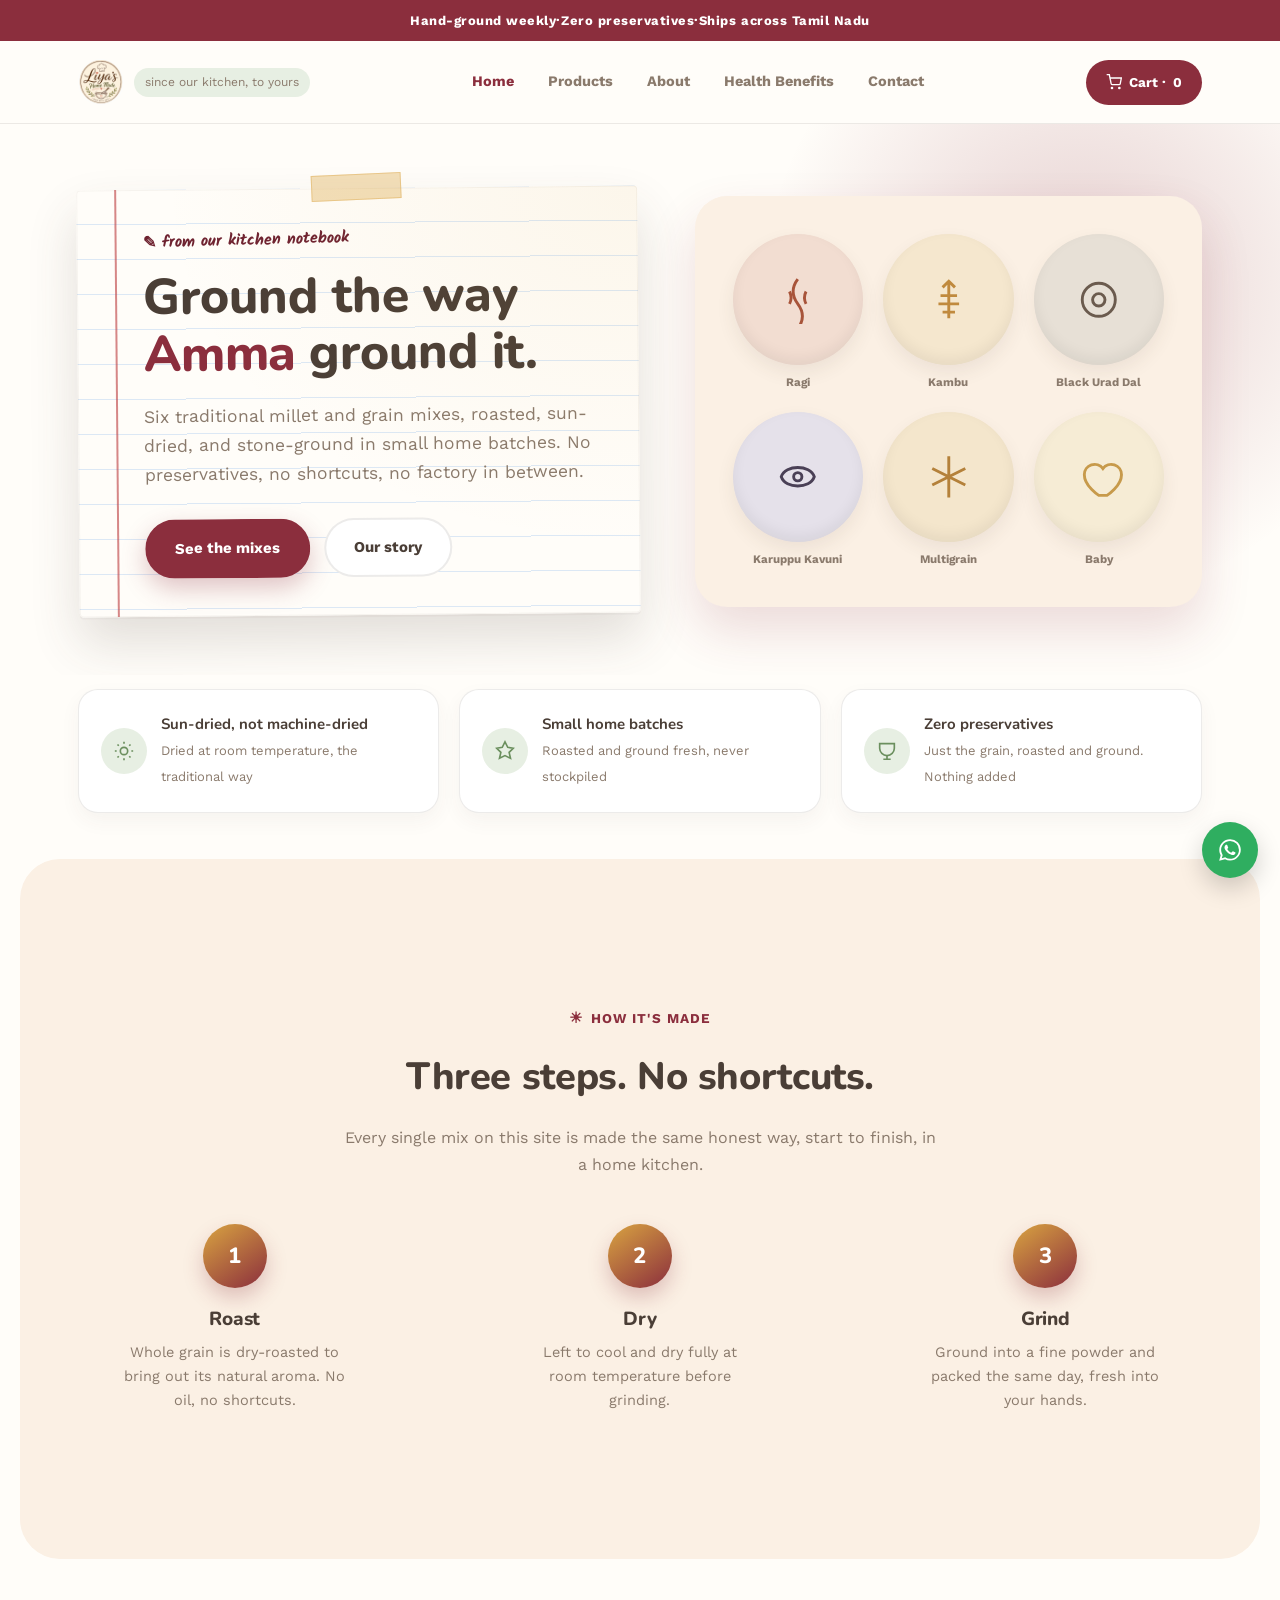
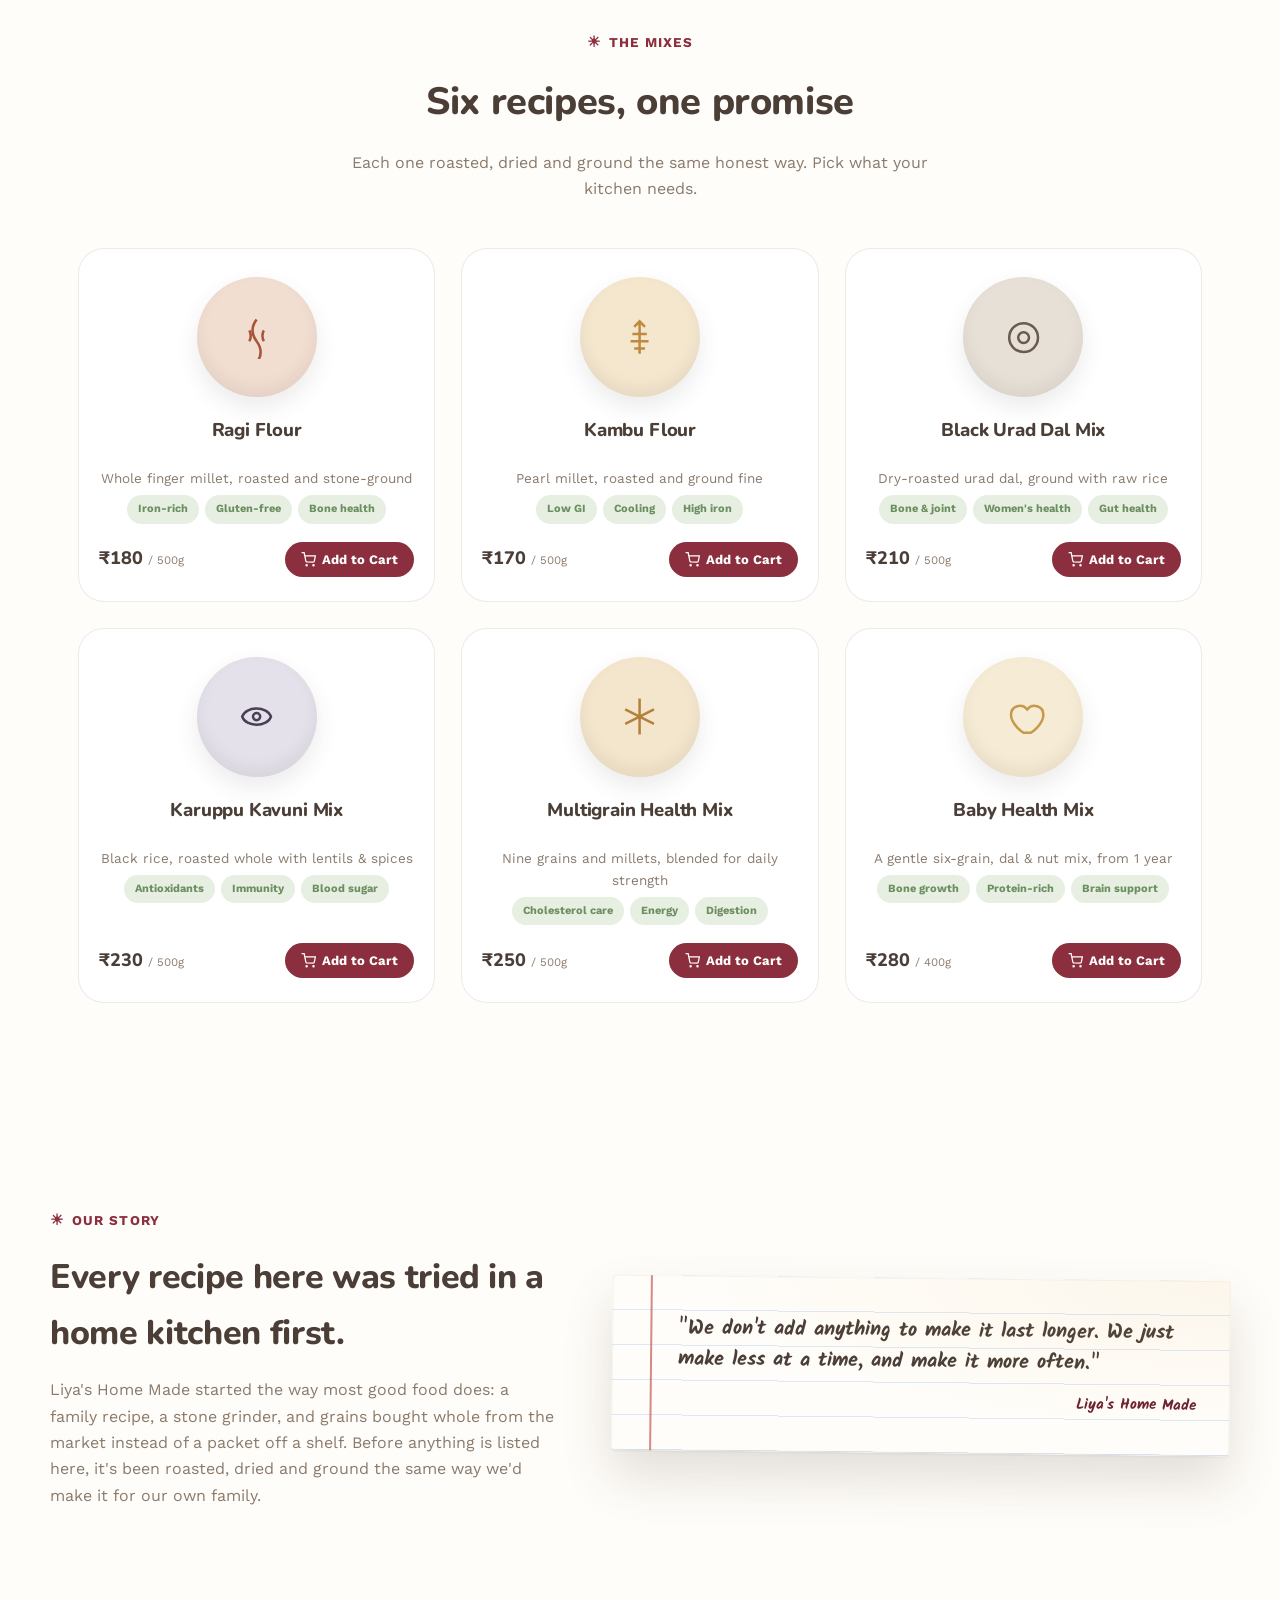
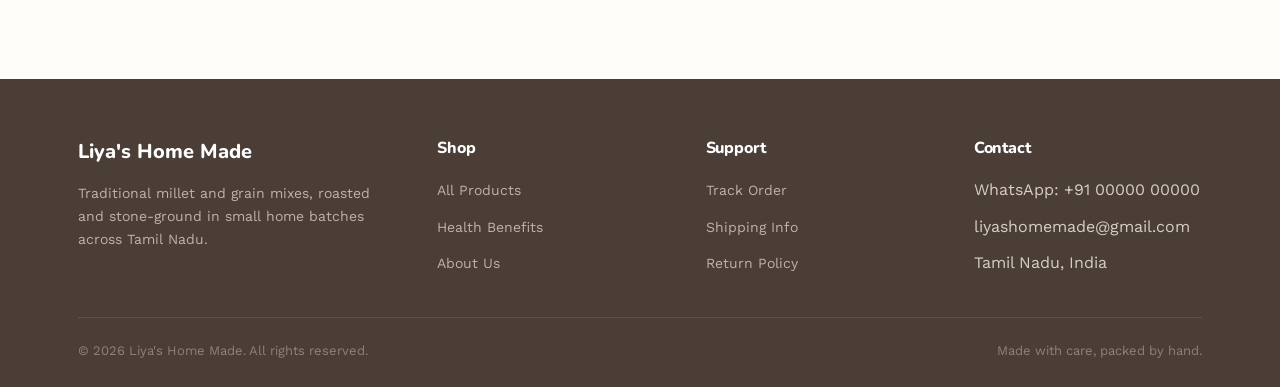
==== index.html @ 1600b0e9 "Add files via upload" ====
<!DOCTYPE html>
<html lang="en">
<head>
<meta charset="UTF-8">
<meta name="viewport" content="width=device-width, initial-scale=1.0">
<title>Liya's Home Made | Traditional Grains, Ground Fresh</title>
<link rel="preconnect" href="https://fonts.googleapis.com">
<link rel="preconnect" href="https://fonts.gstatic.com" crossorigin>
<link href="https://fonts.googleapis.com/css2?family=Nunito:wght@500;600;700;800;900&family=Work+Sans:wght@400;500;600;700&family=Kalam:wght@400;700&display=swap" rel="stylesheet">
<style>
:root{
  --paper:#FFFDF9;
  --paper-alt:#FBF0E4;
  --paper-alt-2:#F3EBDD;
  --ink:#4A3E36;
  --ink-soft:#8A7A6C;
  --clay:#8B2E3D;
  --clay-deep:#6E2230;
  --clay-tint:#F3DEE0;
  --green:#6B8F5E;
  --green-tint:#E7EFE3;
  --honey:#D9A441;
  --line: rgba(74,62,54,0.10);
  --radius: 26px;
  --max: 1180px;
}
*{box-sizing:border-box;}
html{scroll-behavior:smooth;}
body{
  margin:0; background:var(--paper); color:var(--ink);
  font-family:'Work Sans', sans-serif; font-size:16px; line-height:1.65;
  -webkit-font-smoothing:antialiased;
}
h1,h2,h3,h4{
  font-family:'Nunito', sans-serif; font-weight:800; color:var(--ink);
  margin:0 0 .4em; letter-spacing:-0.01em;
}
a{color:inherit; text-decoration:none;}
img{max-width:100%; display:block;}
button{font-family:inherit;}
.wrap{max-width:var(--max); margin:0 auto; padding:0 28px;}
:focus-visible{outline:3px solid var(--honey); outline-offset:2px;}
@media (prefers-reduced-motion: reduce){ *{animation:none !important; transition:none !important;} }

/* ---------- Announcement bar ---------- */
.announce{
  background:var(--clay); color:#fff; text-align:center;
  font-size:13px; letter-spacing:.04em; padding:10px 12px; font-weight:700;
}

/* ---------- Header ---------- */
header{ background:var(--paper); border-bottom:1px solid var(--line); position:sticky; top:0; z-index:50; }
.header-inner{ display:flex; align-items:center; justify-content:space-between; padding:18px 28px; max-width:var(--max); margin:0 auto; gap:24px; }
.logo{ font-family:'Nunito', sans-serif; font-weight:800; font-size:22px; display:flex; align-items:center; gap:10px; }
.logo-img{ height:46px; width:46px; border-radius:50%; object-fit:cover; flex-shrink:0; }
.logo .mark{ color:var(--clay); }
.logo .tag{ font-family:'Work Sans'; font-size:12px; color:var(--ink-soft); font-weight:400; }
nav.main-nav{ display:flex; gap:30px; }
nav.main-nav a{ font-size:14.5px; font-weight:700; color:var(--ink-soft); position:relative; padding:6px 2px; transition:color .2s; }
nav.main-nav a:hover, nav.main-nav a.active{ color:var(--clay); }
.header-actions{ display:flex; align-items:center; gap:18px; }
.cart-btn{
  display:flex; align-items:center; gap:7px; background:var(--clay); color:#fff;
  padding:11px 20px; border-radius:999px; font-size:13.5px; font-weight:700; border:none; cursor:pointer;
}
.menu-toggle{ display:none; background:none; border:none; cursor:pointer; }
.menu-toggle span{ display:block; width:24px; height:2px; background:var(--ink); margin:5px 0; border-radius:2px; }

/* ---------- Notebook page component ---------- */
.notebook-page{
  position:relative;
  background:
    repeating-linear-gradient(var(--paper) 0 34px, #DCE8F5 34px 35px);
  border-radius:4px;
  padding:38px 34px 38px 66px;
  box-shadow:
    0 26px 50px rgba(74,62,54,.16),
    0 2px 0 rgba(74,62,54,.04),
    inset 0 0 0 1px rgba(74,62,54,.05);
  transform:rotate(-0.5deg);
}
.notebook-page::before{
  content:""; position:absolute; top:0; bottom:0; left:38px; width:2px;
  background:#C1494A; opacity:.65;
}
.notebook-page::after{
  content:""; position:absolute; inset:0; border-radius:4px; pointer-events:none;
  background: radial-gradient(ellipse at top right, rgba(217,164,65,.08), transparent 60%);
}
.notebook-tape{
  position:absolute; top:-14px; left:50%; transform:translateX(-50%) rotate(-2deg);
  width:90px; height:26px; background:rgba(217,164,65,.35);
  border:1px solid rgba(217,164,65,.4);
}
.handwrite{ font-family:'Kalam', cursive; }

/* ---------- Hero ---------- */
.hero{ position:relative; padding:64px 0 60px; overflow:hidden; }
.hero-glow{
  position:absolute; top:-160px; right:-120px; width:640px; height:640px; border-radius:50%;
  background:radial-gradient(circle, rgba(139,46,61,0.22) 0%, rgba(139,46,61,0) 70%);
  pointer-events:none;
}
.hero-grid{ display:grid; grid-template-columns:1.05fr .95fr; gap:56px; align-items:center; position:relative; }
.eyebrow{
  font-size:13.5px; font-weight:700; color:var(--clay); text-transform:uppercase; letter-spacing:.08em;
  display:inline-flex; align-items:center; gap:8px; margin-bottom:16px;
}
.eyebrow::before{ content:"☀"; font-size:15px; }
.eyebrow-note{
  font-family:'Kalam', cursive; font-weight:700; font-size:16px; color:var(--clay-deep);
  text-transform:none; letter-spacing:normal; transform:rotate(-1deg); display:inline-block; margin-bottom:14px;
}
.hero h1{ font-size:clamp(34px, 4.2vw, 50px); line-height:1.14; }
.hero h1 em{ font-style:normal; color:var(--clay); }
.hero p.lede{ font-size:17.5px; color:var(--ink-soft); max-width:480px; margin:18px 0 30px; }
.hero-ctas{ display:flex; gap:14px; flex-wrap:wrap; }
.btn{
  display:inline-block; padding:15px 28px; border-radius:999px; font-weight:700; font-size:15px;
  cursor:pointer; border:2px solid transparent; transition:transform .15s ease, box-shadow .15s ease;
}
.btn:hover{ transform:translateY(-2px); }
.btn-primary{ background:var(--clay); color:#fff; box-shadow:0 10px 24px rgba(139,46,61,.28); }
.btn-primary:hover{ box-shadow:0 14px 30px rgba(139,46,61,.35); }
.btn-outline{ background:#fff; border-color:var(--line); color:var(--ink); }
.btn-block{ width:100%; text-align:center; }
.btn-sm{ padding:10px 18px; font-size:13.5px; }

.hero-art{ position:relative; }
.bowl-cluster{
  background:var(--paper-alt); border-radius:32px; padding:38px;
  display:grid; grid-template-columns:repeat(3,1fr); gap:20px;
  box-shadow: 0 24px 50px rgba(139,46,61,.16);
  position:relative;
}
.bowl{
  aspect-ratio:1/1; border-radius:50%; display:flex; align-items:center; justify-content:center;
  box-shadow: inset 0 -6px 14px rgba(0,0,0,.06), 0 8px 18px rgba(74,62,54,.08);
}
.bowl svg{ width:38%; height:38%; }
.bowl-label{ text-align:center; font-size:11.5px; font-weight:700; color:var(--ink-soft); margin-top:8px; }

/* ---------- Trust strip ---------- */
.trust{ padding:14px 0 46px; }
.trust .wrap{ display:grid; grid-template-columns:repeat(3,1fr); gap:20px; }
.trust-card{
  background:#fff; border:1px solid var(--line); border-radius:20px; padding:22px;
  display:flex; align-items:center; gap:14px; box-shadow:0 8px 20px rgba(74,62,54,.05);
}
.trust-icon{
  width:46px; height:46px; border-radius:50%; background:var(--green-tint); flex-shrink:0;
  display:flex; align-items:center; justify-content:center;
}
.trust-icon svg{ width:22px; height:22px; color:var(--green); }
.trust-card b{ display:block; font-size:15px; font-family:'Nunito'; }
.trust-card span{ color:var(--ink-soft); font-size:13px; }

/* ---------- Section shell ---------- */
section.block{ padding:70px 0; }
.section-head{ max-width:600px; margin:0 auto 46px; text-align:center; }
.section-head .eyebrow{ justify-content:center; }
.section-head h2{ font-size:clamp(28px,3.2vw,38px); }
.section-head p{ color:var(--ink-soft); font-size:16px; }

/* ---------- Process ---------- */
.process{ background:var(--paper-alt); border-radius:40px; margin:0 20px; }
.process-row{ display:grid; grid-template-columns:repeat(3,1fr); gap:36px; }
.process-step{ text-align:center; }
.step-num{
  width:64px; height:64px; border-radius:50%; margin:0 auto 16px;
  background:linear-gradient(145deg, var(--honey), var(--clay)); color:#fff;
  display:flex; align-items:center; justify-content:center;
  font-family:'Nunito'; font-weight:800; font-size:22px;
  box-shadow:0 10px 20px rgba(139,46,61,.25);
}
.process-step h3{ font-size:19px; margin-bottom:6px; }
.process-step p{ color:var(--ink-soft); font-size:14.5px; max-width:230px; margin:0 auto; }

/* ---------- Product photo (bowl frame) ---------- */
.product-photo{
  aspect-ratio:1/1; border-radius:50%; display:flex; align-items:center; justify-content:center;
  box-shadow: inset 0 -8px 16px rgba(0,0,0,.06), 0 10px 22px rgba(74,62,54,.10);
}
.product-photo svg{ width:36%; height:36%; }

/* ---------- Products grid ---------- */
.products-grid{ display:grid; grid-template-columns:repeat(3,1fr); gap:26px; }
.product-card{
  background:#fff; border:1px solid var(--line); border-radius:var(--radius);
  overflow:hidden; display:flex; flex-direction:column; padding-bottom:4px;
  transition: box-shadow .2s ease, transform .2s ease;
}
.product-card:hover{ box-shadow:0 18px 36px rgba(74,62,54,.12); transform:translateY(-4px); }
.card-link{ display:flex; flex-direction:column; align-items:center; gap:14px; padding:28px 20px 6px; text-align:center; }
.card-link .product-photo{ width:120px; margin:0 0 4px; }
.card-link h3{ font-size:18.5px; }
.card-link p.desc{ color:var(--ink-soft); font-size:13.5px; margin:0; }
.tag-row{ display:flex; gap:6px; flex-wrap:wrap; justify-content:center; padding:0 18px; }
.tag{
  font-size:11px; font-weight:700; color:var(--green); background:var(--green-tint);
  padding:5px 11px; border-radius:20px;
}
.product-foot{ display:flex; align-items:center; justify-content:space-between; gap:10px; padding:18px 20px 20px; margin-top:auto; }
.price{ font-family:'Nunito',sans-serif; font-weight:800; font-size:18px; white-space:nowrap; }
.price span{ font-size:11.5px; color:var(--ink-soft); font-weight:400; font-family:'Work Sans'; }
.add-cart-btn{
  background:var(--clay); color:#fff; border:none; border-radius:999px;
  padding:10px 16px; font-size:13px; font-weight:700; cursor:pointer;
  display:flex; align-items:center; gap:6px; white-space:nowrap; transition: background .2s ease;
}
.add-cart-btn:hover{ background:var(--clay-deep); }
.add-cart-btn svg{ width:15px; height:15px; }

/* ---------- Story / About teaser ---------- */
.story{ background:transparent; }
.story .wrap{ display:grid; grid-template-columns:.9fr 1.1fr; gap:56px; align-items:center; }
.story-intro h2{ color:var(--ink); font-size:clamp(26px,3vw,34px); }
.story-intro p{ color:var(--ink-soft); font-size:16px; }
.story .notebook-page{ transform:rotate(0.6deg); }
.quote-box{
  font-family:'Kalam', cursive; font-weight:700; font-size:20px; line-height:1.55; color:var(--ink);
}
.quote-sign{ display:block; margin-top:14px; font-size:15px; color:var(--clay-deep); text-align:right; }

/* ---------- Footer ---------- */
footer{ background:var(--ink); color:#d8cfc4; padding:56px 0 26px; margin-top:20px; }
.foot-grid{ display:grid; grid-template-columns:1.4fr 1fr 1fr 1fr; gap:40px; margin-bottom:40px; }
footer h4{ color:#fff; font-size:16px; margin-bottom:16px; font-family:'Nunito'; }
footer .brand{ font-family:'Nunito',sans-serif; font-weight:800; color:#fff; font-size:20px; margin-bottom:12px; }
footer p{ font-size:14px; color:#bfb3a5; }
footer ul{ list-style:none; padding:0; margin:0; display:flex; flex-direction:column; gap:10px; }
footer ul a{ font-size:14px; color:#bfb3a5; transition:color .2s; }
footer ul a:hover{ color:var(--honey); }
.foot-bottom{
  border-top:1px solid rgba(255,255,255,.1); padding-top:22px;
  display:flex; justify-content:space-between; flex-wrap:wrap; gap:10px; font-size:13px; color:#8f8375;
}

/* ---------- WhatsApp float ---------- */
.wa-float{
  position:fixed; bottom:22px; right:22px; z-index:60; width:56px; height:56px; border-radius:50%;
  background:#2fae60; display:flex; align-items:center; justify-content:center; box-shadow:0 10px 24px rgba(0,0,0,.18);
}
.wa-float svg{ width:26px; height:26px; fill:#fff; }

/* ---------- Responsive ---------- */
@media (max-width: 900px){
  nav.main-nav{ display:none; }
  .menu-toggle{ display:block; }
  .hero-grid{ grid-template-columns:1fr; }
  .notebook-page{ padding-left:44px; transform:rotate(0deg); }
  .notebook-page::before{ left:24px; }
  .story .wrap{ grid-template-columns:1fr; }
  .process-row{ grid-template-columns:1fr; gap:30px; }
  .products-grid{ grid-template-columns:repeat(2,1fr); }
  .foot-grid{ grid-template-columns:1fr 1fr; }
  .trust .wrap{ grid-template-columns:1fr; }
}
@media (max-width: 560px){
  .products-grid{ grid-template-columns:1fr; }
  .bowl-cluster{ grid-template-columns:repeat(2,1fr); }
  .foot-grid{ grid-template-columns:1fr; }
  .process, .story{ margin:0 10px; border-radius:28px; }
}
</style>
</head>
<body>

<div class="announce">Hand-ground weekly<span class="dot">·</span>Zero preservatives<span class="dot">·</span>Ships across Tamil Nadu</div>

<header>
  <div class="header-inner">
    <a href="index.html" class="logo"><img src="[data-uri]" alt="Liya's Home Made logo" class="logo-img" onerror="this.style.display='none'; this.nextElementSibling.style.display='inline-flex';"><span class="logo-fallback" style="display:none; align-items:baseline; gap:6px;"><span class="mark">Liya's</span>&nbsp;Home Made</span><span class="tag">since our kitchen, to yours</span></a>
    <nav class="main-nav">
      <a href="index.html" class="active">Home</a>
      <a href="index.html#products">Products</a>
      <a href="index.html#about">About</a>
      <a href="health.html">Health Benefits</a>
      <a href="index.html#contact">Contact</a>
    </nav>
    <div class="header-actions">
      <a class="cart-btn" href="cart.html" aria-label="View cart">
        <svg width="16" height="16" viewBox="0 0 24 24" fill="none" stroke="currentColor" stroke-width="2"><circle cx="9" cy="21" r="1"/><circle cx="20" cy="21" r="1"/><path d="M1 1h4l2.68 13.39a2 2 0 0 0 2 1.61h9.72a2 2 0 0 0 2-1.61L23 6H6"/></svg>
        Cart · <span data-cart-count>0</span>
      </a>
      <button class="menu-toggle" aria-label="Open menu"><span></span><span></span><span></span></button>
    </div>
  </div>
</header>

<section class="hero">
  <div class="hero-glow"></div>
  <div class="wrap">
    <div class="hero-grid">
      <div class="hero-copy">
        <div class="notebook-page">
          <div class="notebook-tape"></div>
          <span class="eyebrow-note">✎ from our kitchen notebook</span>
          <h1>Ground the way <em>Amma</em> ground it.</h1>
          <p class="lede">Six traditional millet and grain mixes, roasted, sun-dried, and stone-ground in small home batches. No preservatives, no shortcuts, no factory in between.</p>
          <div class="hero-ctas">
            <a href="#products" class="btn btn-primary">See the mixes</a>
            <a href="#about" class="btn btn-outline">Our story</a>
          </div>
        </div>
      </div>
      <div class="hero-art">
        <div class="bowl-cluster" id="grain-panel"></div>
      </div>
    </div>
  </div>
</section>

<div class="trust">
  <div class="wrap">
    <div class="trust-card">
      <div class="trust-icon"><svg viewBox="0 0 24 24" fill="none" stroke="currentColor" stroke-width="1.8"><circle cx="12" cy="12" r="4"/><path d="M12 2v2M12 20v2M4.9 4.9l1.4 1.4M17.7 17.7l1.4 1.4M2 12h2M20 12h2M4.9 19.1l1.4-1.4M17.7 6.3l1.4-1.4"/></svg></div>
      <div><b>Sun-dried, not machine-dried</b><span>Dried at room temperature, the traditional way</span></div>
    </div>
    <div class="trust-card">
      <div class="trust-icon"><svg viewBox="0 0 24 24" fill="none" stroke="currentColor" stroke-width="1.8"><path d="M12 2l3 6 6 1-4.5 4.5L18 20l-6-3-6 3 1.5-6.5L3 9l6-1 3-6z"/></svg></div>
      <div><b>Small home batches</b><span>Roasted and ground fresh, never stockpiled</span></div>
    </div>
    <div class="trust-card">
      <div class="trust-icon"><svg viewBox="0 0 24 24" fill="none" stroke="currentColor" stroke-width="1.8"><path d="M4 4h16v5a8 8 0 0 1-8 8 8 8 0 0 1-8-8V4z"/><path d="M8 21h8M12 17v4"/></svg></div>
      <div><b>Zero preservatives</b><span>Just the grain, roasted and ground. Nothing added</span></div>
    </div>
  </div>
</div>

<section class="block process" id="process">
  <div class="wrap" style="padding:76px 0;">
    <div class="section-head">
      <span class="eyebrow">how it's made</span>
      <h2>Three steps. No shortcuts.</h2>
      <p>Every single mix on this site is made the same honest way, start to finish, in a home kitchen.</p>
    </div>
    <div class="process-row">
      <div class="process-step">
        <div class="step-num">1</div>
        <h3>Roast</h3>
        <p>Whole grain is dry-roasted to bring out its natural aroma. No oil, no shortcuts.</p>
      </div>
      <div class="process-step">
        <div class="step-num">2</div>
        <h3>Dry</h3>
        <p>Left to cool and dry fully at room temperature before grinding.</p>
      </div>
      <div class="process-step">
        <div class="step-num">3</div>
        <h3>Grind</h3>
        <p>Ground into a fine powder and packed the same day, fresh into your hands.</p>
      </div>
    </div>
  </div>
</section>

<section class="block" id="products">
  <div class="wrap">
    <div class="section-head">
      <span class="eyebrow">the mixes</span>
      <h2>Six recipes, one promise</h2>
      <p>Each one roasted, dried and ground the same honest way. Pick what your kitchen needs.</p>
    </div>
    <div class="products-grid" id="products-grid"></div>
  </div>
</section>

<section class="block story" id="about">
  <div class="wrap" style="padding:64px 0;">
    <div class="story-intro">
      <span class="eyebrow">our story</span>
      <h2>Every recipe here was tried in a home kitchen first.</h2>
      <p>Liya's Home Made started the way most good food does: a family recipe, a stone grinder, and grains bought whole from the market instead of a packet off a shelf. Before anything is listed here, it's been roasted, dried and ground the same way we'd make it for our own family.</p>
    </div>
    <div class="notebook-page">
      <div class="quote-box">
        "We don't add anything to make it last longer. We just make less at a time, and make it more often."
        <span class="quote-sign">Liya's Home Made</span>
      </div>
    </div>
  </div>
</section>

<footer id="contact">
  <div class="wrap">
    <div class="foot-grid">
      <div>
        <div class="brand">Liya's Home Made</div>
        <p>Traditional millet and grain mixes, roasted and stone-ground in small home batches across Tamil Nadu.</p>
      </div>
      <div>
        <h4>Shop</h4>
        <ul>
          <li><a href="index.html#products">All Products</a></li>
          <li><a href="health.html">Health Benefits</a></li>
          <li><a href="index.html#about">About Us</a></li>
        </ul>
      </div>
      <div>
        <h4>Support</h4>
        <ul>
          <li><a href="#">Track Order</a></li>
          <li><a href="#">Shipping Info</a></li>
          <li><a href="#">Return Policy</a></li>
        </ul>
      </div>
      <div>
        <h4>Contact</h4>
        <ul>
          <li>WhatsApp: +91 00000 00000</li>
          <li>liyashomemade@gmail.com</li>
          <li>Tamil Nadu, India</li>
        </ul>
      </div>
    </div>
    <div class="foot-bottom">
      <span>© 2026 Liya's Home Made. All rights reserved.</span>
      <span>Made with care, packed by hand.</span>
    </div>
  </div>
</footer>

<a class="wa-float" href="#" aria-label="Chat on WhatsApp">
  <svg viewBox="0 0 24 24"><path d="M12.04 2C6.58 2 2.13 6.45 2.13 11.91c0 1.75.46 3.4 1.26 4.83L2 22l5.42-1.42a9.87 9.87 0 0 0 4.62 1.18h.01c5.46 0 9.9-4.45 9.9-9.91 0-2.65-1.03-5.14-2.9-7.01A9.86 9.86 0 0 0 12.04 2zm0 18.13h-.01a8.2 8.2 0 0 1-4.18-1.15l-.3-.18-3.12.82.83-3.04-.2-.31a8.2 8.2 0 0 1-1.26-4.36c0-4.53 3.69-8.22 8.24-8.22a8.19 8.19 0 0 1 5.83 2.42 8.17 8.17 0 0 1 2.41 5.81c0 4.54-3.7 8.21-8.24 8.21zm4.52-6.16c-.25-.12-1.47-.72-1.7-.81-.23-.08-.4-.12-.56.13-.17.25-.65.81-.79.97-.15.17-.29.19-.54.06-.25-.12-1.06-.39-2.01-1.24-.75-.66-1.25-1.48-1.4-1.73-.14-.25-.02-.38.11-.51.11-.11.25-.29.37-.44.12-.15.16-.25.25-.42.08-.17.04-.31-.02-.44-.06-.12-.56-1.35-.77-1.85-.2-.48-.41-.42-.56-.43h-.48c-.17 0-.44.06-.67.31-.23.25-.87.85-.87 2.08 0 1.23.89 2.42 1.02 2.58.12.17 1.75 2.67 4.24 3.74.59.26 1.05.41 1.41.53.59.19 1.13.16 1.56.1.48-.07 1.47-.6 1.67-1.18.21-.58.21-1.08.15-1.18-.06-.1-.23-.16-.48-.28z"/></svg>
</a>

<script>
const PRODUCTS = [
  {
    id: "ragi-flour", image: "", name: "Ragi Flour", tagline: "Whole finger millet, roasted and stone-ground",
    price: 180, weight: "500g", swatch: "#A8543A", swatchLight: "#F2DDD1",
    tags: ["Iron-rich", "Gluten-free", "Bone health"],
    description: "Whole ragi (finger millet) is roasted, sun-dried, and ground fresh in small batches, the same way it's made at home. No polishing, no bleaching, nothing added. Just one ingredient: whole ragi.",
    ingredients: ["100% Whole Ragi (Finger Millet)"],
    process: ["Dry-roast the whole grain", "Dry at room temperature", "Grind into fine powder"],
    benefits: ["Strong bones", "Helps blood sugar control", "Better digestion", "Supports weight management", "Iron rich", "Naturally gluten-free"],
    dishes: ["Ragi Roti", "Ragi Malt", "Ragi Dosa", "Ragi Kali", "Ragi Kanji", "Ragi Kool"]
  },
  {
    id: "kambu-flour", image: "", name: "Kambu Flour", tagline: "Pearl millet, roasted and ground fine",
    price: 170, weight: "500g", swatch: "#C08A3E", swatchLight: "#F5E7CE",
    tags: ["Low GI", "Cooling", "High iron"],
    description: "Whole kambu (pearl millet) grain, cleaned of stone and debris, roasted and dried the traditional way before grinding. Naturally cooling for the body, a summer staple in many South Indian kitchens.",
    ingredients: ["100% Whole Kambu (Pearl Millet)"],
    process: ["Remove stone & debris, roast whole grain", "Dry at room temperature", "Grind into fine powder"],
    benefits: ["High in iron", "Low glycemic index", "Naturally gluten-free", "Better digestion", "Cools the body"],
    dishes: ["Kambu Kool / Kanji", "Kambu Roti", "Kambu Dosa", "Kambu Puttu"]
  },
  {
    id: "black-urad-dal-mix", image: "", name: "Black Urad Dal Mix", tagline: "Dry-roasted urad dal, ground with raw rice",
    price: 210, weight: "500g", swatch: "#6B5B4E", swatchLight: "#E7E0D6",
    tags: ["Bone & joint", "Women's health", "Gut health"],
    description: "Black urad dal, dry-roasted and blended with raw rice in the traditional ratio, then stone-ground into a fine mix. The base of ulundhu kali, a thick, iron-rich sweet cooked with jaggery and sesame oil.",
    ingredients: ["Black Urad Dal", "Raw Rice"],
    process: ["Dry-roast the urad dal", "Dry at room temperature", "Mix with raw rice and grind into powder"],
    benefits: ["Bone & joint strength", "Supports women's health", "Aids digestion & gut health", "Energy & stamina", "Minerals for skin & hair"],
    dishes: ["Ulundhu Kali (sweet, made with palm jaggery & sesame oil)", "Ulundhu Kanji (sweet or porridge)", "Instant Ladoo"]
  },
  {
    id: "karuppu-kavuni-mix", image: "", name: "Karuppu Kavuni Mix", tagline: "Black rice, roasted whole with lentils & spices",
    price: 230, weight: "500g", swatch: "#4A4056", swatchLight: "#E5E1EA",
    tags: ["Antioxidants", "Immunity", "Blood sugar"],
    description: "Black rice (karuppu kavuni) washed, dried and roasted whole along with moong dal, barley, horse gram and warm spices, then ground fine. Rich, nutty, and deeply traditional.",
    ingredients: ["Karuppu Kavuni Rice", "Moong Dal", "Barley", "Horse Gram", "Dry Garlic", "Jeera (Cumin)", "Pepper"],
    process: ["Wash and dry the rice", "Dry-roast", "Dry at room temperature", "Grind into powder"],
    benefits: ["Rich in antioxidants", "Aids digestion", "Manages blood sugar", "Supports weight loss", "Boosts immunity & energy"],
    dishes: ["Porridge / Kanji", "Sweet Malt", "Steamed Puttu"]
  },
  {
    id: "multigrain-health-mix", image: "", name: "Multigrain Health Mix", tagline: "Nine grains and millets, blended for daily strength",
    price: 250, weight: "500g", swatch: "#B4813A", swatchLight: "#F4E6CC",
    tags: ["Cholesterol care", "Energy", "Digestion"],
    description: "Wheat, whole kambu, whole ragi, white & red cholam (sorghum), corn, varagu (kodo millet), samai (little millet) and kuthiraivali (barnyard millet): nine grains roasted and ground together for an everyday health mix.",
    ingredients: ["Wheat", "Whole Kambu", "Whole Ragi", "White Cholam (Great Millet)", "Red Cholam (Sorghum)", "Corn", "Varagu (Kodo Millet)", "Samai (Little Millet)", "Kuthiraivali (Barnyard Millet)"],
    process: ["Clean and roast each grain", "Dry at room temperature", "Blend and grind into powder"],
    benefits: ["Helps blood cholesterol levels", "Strong muscles & energy", "Steady blood sugar", "Better digestion"],
    dishes: ["Pancakes", "Porridge / Kanji", "Instant Dosa", "Health Mix Ladoo"]
  },
  {
    id: "baby-health-mix", image: "", name: "Baby Health Mix", tagline: "A gentle six-grain, dal & nut mix, from 1 year",
    price: 280, weight: "400g", swatch: "#C79A4B", swatchLight: "#F6ECD5",
    tags: ["Bone growth", "Protein-rich", "Brain support"],
    description: "Ragi, wheat, red rice, thinai (foxtail millet), varagu (kodo millet) and kuthiraivali (barnyard millet), roasted with moong dal, peanut, badam and cashew: a gentle, nourishing mix for babies from 1 year old.",
    ingredients: ["Ragi", "Wheat", "Red Rice", "Thinai (Foxtail Millet)", "Varagu (Kodo Millet)", "Kuthiraivali (Barnyard Millet)", "Moong Dal", "Peanut", "Badam", "Cashew"],
    process: ["Roast each grain, dal and nut separately", "Dry at room temperature", "Grind together into a fine powder"],
    benefits: ["Supports bone development", "Protein rich", "Healthy weight gain", "Sustained energy", "Easy digestion", "Brain support"],
    dishes: ["Porridge / Kanji", "Roti's", "Ladoo's"]
  }
];

const PRODUCT_ICONS = {
  "ragi-flour": '<svg viewBox="0 0 24 24" fill="none" stroke="currentColor" stroke-width="1.4"><path d="M12 2c-3 4-3 8 0 12s3 8 0 12"/><path d="M8 8c1 2 1 4 0 6M16 8c-1 2-1 4 0 6"/></svg>',
  "kambu-flour": '<svg viewBox="0 0 24 24" fill="none" stroke="currentColor" stroke-width="1.4"><path d="M12 3v18M9 6l3-3 3 3M8 10h8M7 14h10M9 18h6"/></svg>',
  "black-urad-dal-mix": '<svg viewBox="0 0 24 24" fill="none" stroke="currentColor" stroke-width="1.4"><circle cx="12" cy="12" r="8"/><circle cx="12" cy="12" r="3"/></svg>',
  "karuppu-kavuni-mix": '<svg viewBox="0 0 24 24" fill="none" stroke="currentColor" stroke-width="1.4"><path d="M4 12c2-6 14-6 16 0-2 6-14 6-16 0z"/><circle cx="12" cy="12" r="2"/></svg>',
  "multigrain-health-mix": '<svg viewBox="0 0 24 24" fill="none" stroke="currentColor" stroke-width="1.4"><path d="M12 2v20M4 8l16 8M20 8L4 16"/></svg>',
  "baby-health-mix": '<svg viewBox="0 0 24 24" fill="none" stroke="currentColor" stroke-width="1.4"><path d="M12 21s-7-4.5-7-10a5 5 0 0 1 9-3 5 5 0 0 1 9 3c0 5.5-7 10-7 10z"/></svg>'
};

function productPhotoHTML(p){
  if (p.image) {
    return `<div class="product-photo" style="background:${p.swatchLight}; overflow:hidden;"><img src="${p.image}" alt="${p.name}" style="width:100%; height:100%; object-fit:cover; border-radius:50%;" onerror="this.parentElement.innerHTML='${(PRODUCT_ICONS[p.id]||"").replace(/'/g,"\\'")}'; this.parentElement.style.color='${p.swatch}';"></div>`;
  }
  return `<div class="product-photo" style="background:${p.swatchLight}; color:${p.swatch};">${PRODUCT_ICONS[p.id] || ""}</div>`;
}

const grainPanel = document.getElementById("grain-panel");
grainPanel.innerHTML = PRODUCTS.map(p => `
  <div>
    <div class="bowl" style="background:${p.swatchLight}; color:${p.swatch};">${PRODUCT_ICONS[p.id]}</div>
    <div class="bowl-label">${p.name.replace(" Flour","").replace(" Mix","").replace(" Health","")}</div>
  </div>
`).join("");

const grid = document.getElementById("products-grid");
grid.innerHTML = PRODUCTS.map(p => `
  <div class="product-card">
    <a class="card-link" href="product.html?id=${p.id}">
      ${productPhotoHTML(p)}
      <h3>${p.name}</h3>
      <p class="desc">${p.tagline}</p>
    </a>
    <div class="tag-row">${p.tags.map(t => `<span class="tag">${t}</span>`).join("")}</div>
    <div class="product-foot">
      <span class="price">₹${p.price} <span>/ ${p.weight}</span></span>
      <button class="add-cart-btn" data-add-to-cart="${p.id}">
        <svg viewBox="0 0 24 24" fill="none" stroke="currentColor" stroke-width="2"><circle cx="9" cy="21" r="1"/><circle cx="20" cy="21" r="1"/><path d="M1 1h4l2.68 13.39a2 2 0 0 0 2 1.61h9.72a2 2 0 0 0 2-1.61L23 6H6"/></svg>
        Add to Cart
      </button>
    </div>
  </div>
`).join("");
</script>
<script>
const CART_KEY = "liyas-cart-v1";
function loadCart(){ try{ const raw = localStorage.getItem(CART_KEY); return raw ? {items: JSON.parse(raw)} : {items:{}}; } catch(e){ return {items:{}}; } }
function saveCart(){ try{ localStorage.setItem(CART_KEY, JSON.stringify(CART.items)); } catch(e){} }
const CART = loadCart();
function cartCount(){ return Object.values(CART.items).reduce((s,q)=>s+q,0); }
function addToCart(id, qty=1){ CART.items[id]=(CART.items[id]||0)+qty; saveCart(); updateCartBadge(); showToast("Added to cart"); }
function updateCartBadge(){ document.querySelectorAll("[data-cart-count]").forEach(el=>{el.textContent=cartCount();}); }
function showToast(msg){
  let toast=document.getElementById("site-toast");
  if(!toast){ toast=document.createElement("div"); toast.id="site-toast";
    toast.style.cssText="position:fixed;left:50%;bottom:30px;transform:translate(-50%,20px);background:#4A3E36;color:#fff;padding:12px 22px;border-radius:30px;font-size:14px;font-weight:600;opacity:0;pointer-events:none;transition:opacity .25s ease, transform .25s ease;z-index:100;";
    document.body.appendChild(toast);
  }
  toast.textContent=msg; toast.style.opacity="1"; toast.style.transform="translate(-50%,0)";
  clearTimeout(toast._t); toast._t=setTimeout(()=>{toast.style.opacity="0"; toast.style.transform="translate(-50%,20px)";},1800);
}
document.addEventListener("click",(e)=>{ const btn=e.target.closest("[data-add-to-cart]"); if(btn){ e.preventDefault(); addToCart(btn.getAttribute("data-add-to-cart")); } });
document.addEventListener("DOMContentLoaded", updateCartBadge);
updateCartBadge();
</script>
</body>
</html>
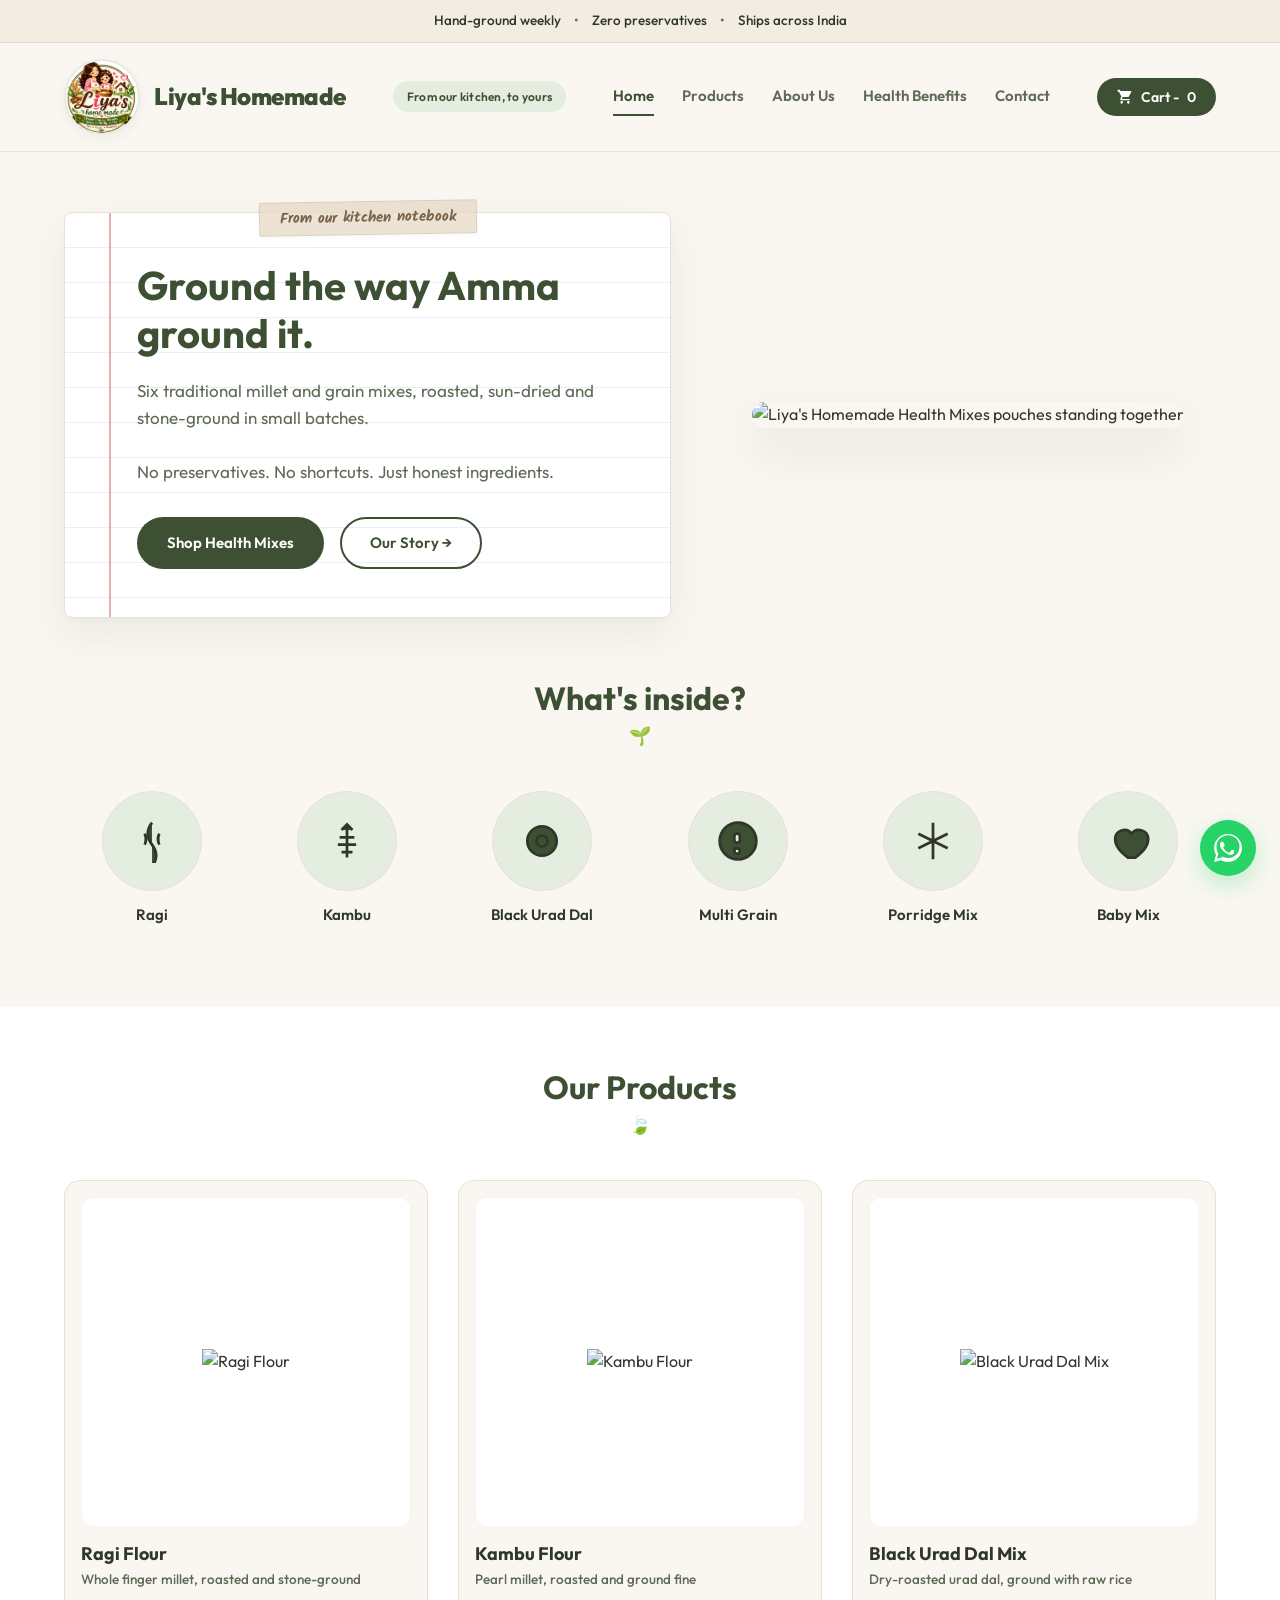
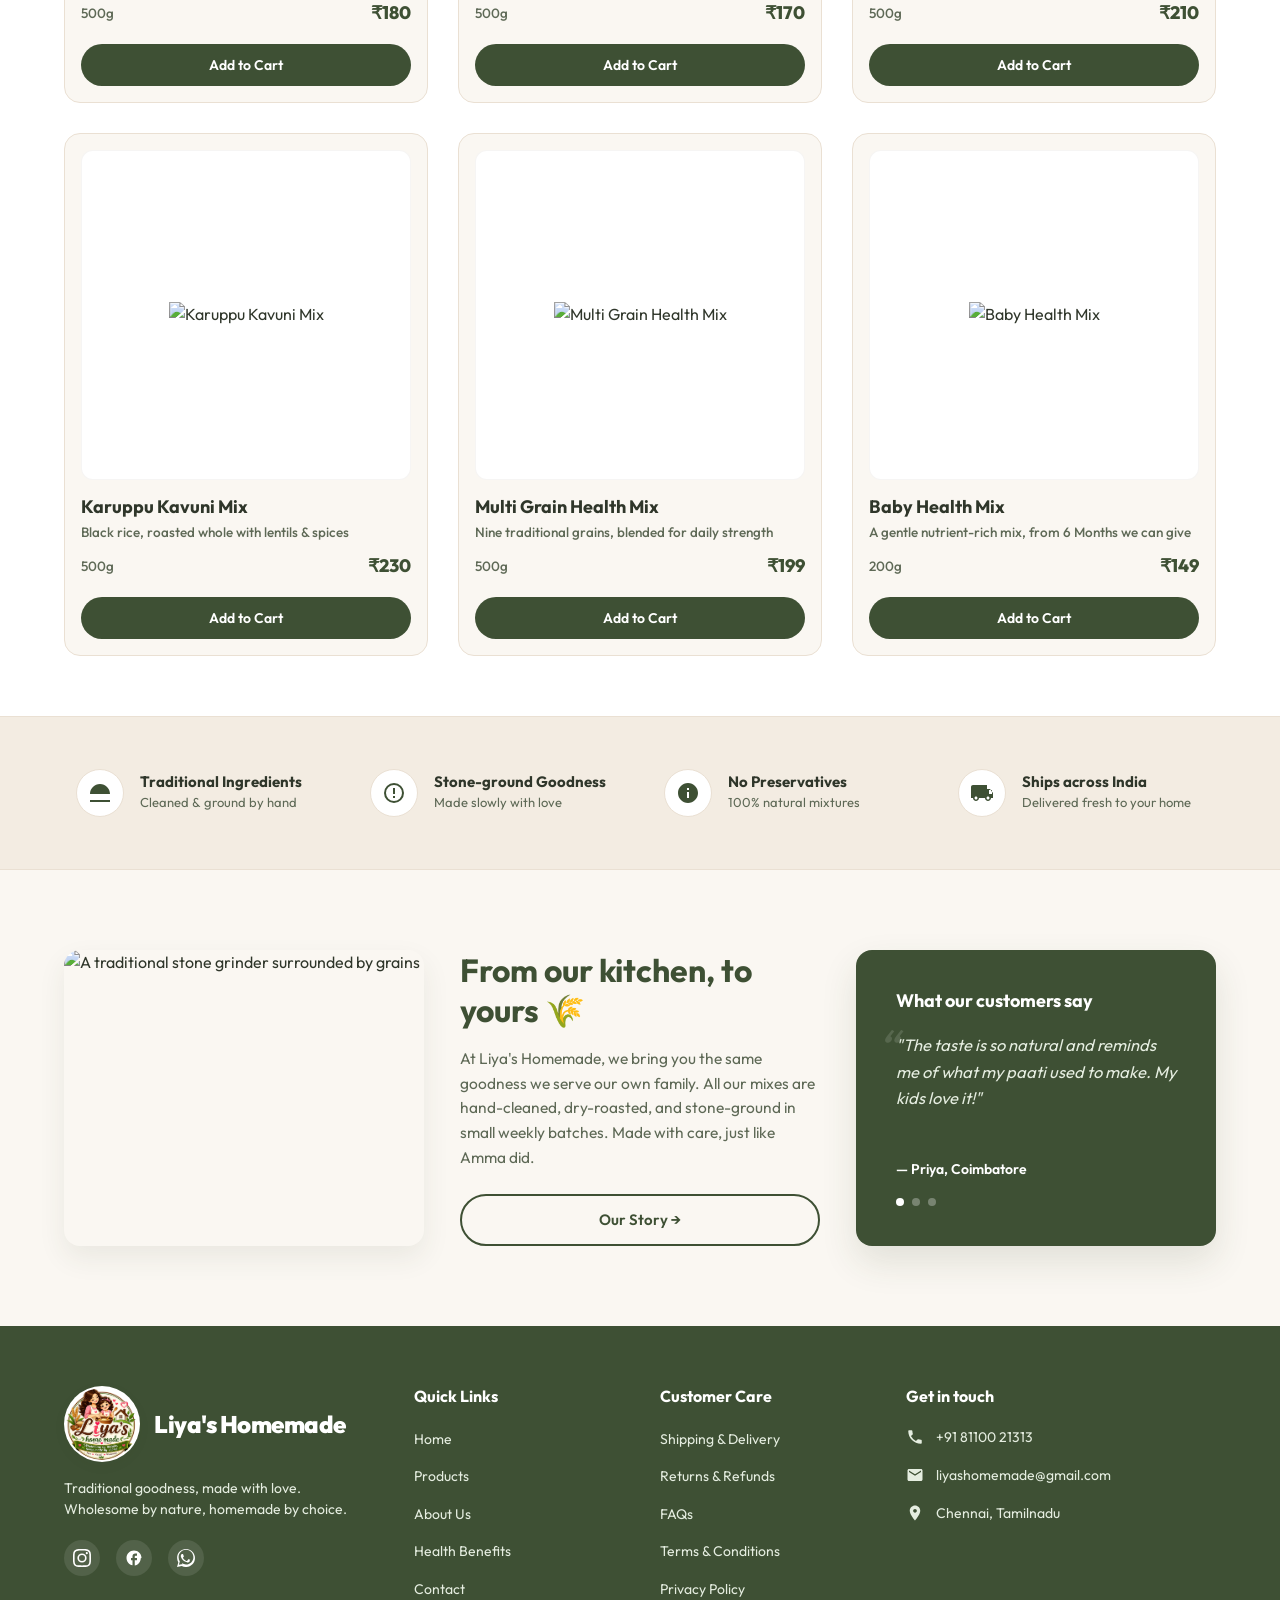
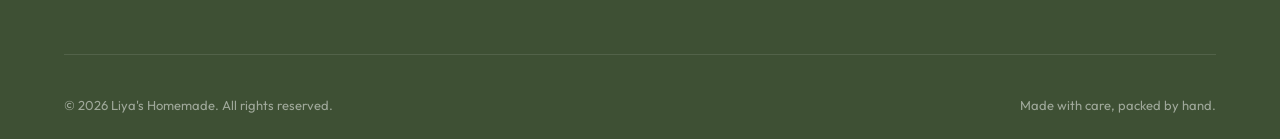
==== commit 6971a9a6: "Add files via upload" ====
--- a/index.html
+++ b/index.html
@@ -1,557 +1,363 @@
 <!DOCTYPE html>
 <html lang="en">
 <head>
-<meta charset="UTF-8">
-<meta name="viewport" content="width=device-width, initial-scale=1.0">
-<title>Liya's Home Made | Traditional Grains, Ground Fresh</title>
-<link rel="preconnect" href="https://fonts.googleapis.com">
-<link rel="preconnect" href="https://fonts.gstatic.com" crossorigin>
-<link href="https://fonts.googleapis.com/css2?family=Nunito:wght@500;600;700;800;900&family=Work+Sans:wght@400;500;600;700&family=Kalam:wght@400;700&display=swap" rel="stylesheet">
-<style>
-:root{
-  --paper:#FFFDF9;
-  --paper-alt:#FBF0E4;
-  --paper-alt-2:#F3EBDD;
-  --ink:#4A3E36;
-  --ink-soft:#8A7A6C;
-  --clay:#8B2E3D;
-  --clay-deep:#6E2230;
-  --clay-tint:#F3DEE0;
-  --green:#6B8F5E;
-  --green-tint:#E7EFE3;
-  --honey:#D9A441;
-  --line: rgba(74,62,54,0.10);
-  --radius: 26px;
-  --max: 1180px;
-}
-*{box-sizing:border-box;}
-html{scroll-behavior:smooth;}
-body{
-  margin:0; background:var(--paper); color:var(--ink);
-  font-family:'Work Sans', sans-serif; font-size:16px; line-height:1.65;
-  -webkit-font-smoothing:antialiased;
-}
-h1,h2,h3,h4{
-  font-family:'Nunito', sans-serif; font-weight:800; color:var(--ink);
-  margin:0 0 .4em; letter-spacing:-0.01em;
-}
-a{color:inherit; text-decoration:none;}
-img{max-width:100%; display:block;}
-button{font-family:inherit;}
-.wrap{max-width:var(--max); margin:0 auto; padding:0 28px;}
-:focus-visible{outline:3px solid var(--honey); outline-offset:2px;}
-@media (prefers-reduced-motion: reduce){ *{animation:none !important; transition:none !important;} }
-
-/* ---------- Announcement bar ---------- */
-.announce{
-  background:var(--clay); color:#fff; text-align:center;
-  font-size:13px; letter-spacing:.04em; padding:10px 12px; font-weight:700;
-}
-
-/* ---------- Header ---------- */
-header{ background:var(--paper); border-bottom:1px solid var(--line); position:sticky; top:0; z-index:50; }
-.header-inner{ display:flex; align-items:center; justify-content:space-between; padding:18px 28px; max-width:var(--max); margin:0 auto; gap:24px; }
-.logo{ font-family:'Nunito', sans-serif; font-weight:800; font-size:22px; display:flex; align-items:center; gap:10px; }
-.logo-img{ height:46px; width:46px; border-radius:50%; object-fit:cover; flex-shrink:0; }
-.logo .mark{ color:var(--clay); }
-.logo .tag{ font-family:'Work Sans'; font-size:12px; color:var(--ink-soft); font-weight:400; }
-nav.main-nav{ display:flex; gap:30px; }
-nav.main-nav a{ font-size:14.5px; font-weight:700; color:var(--ink-soft); position:relative; padding:6px 2px; transition:color .2s; }
-nav.main-nav a:hover, nav.main-nav a.active{ color:var(--clay); }
-.header-actions{ display:flex; align-items:center; gap:18px; }
-.cart-btn{
-  display:flex; align-items:center; gap:7px; background:var(--clay); color:#fff;
-  padding:11px 20px; border-radius:999px; font-size:13.5px; font-weight:700; border:none; cursor:pointer;
-}
-.menu-toggle{ display:none; background:none; border:none; cursor:pointer; }
-.menu-toggle span{ display:block; width:24px; height:2px; background:var(--ink); margin:5px 0; border-radius:2px; }
-
-/* ---------- Notebook page component ---------- */
-.notebook-page{
-  position:relative;
-  background:
-    repeating-linear-gradient(var(--paper) 0 34px, #DCE8F5 34px 35px);
-  border-radius:4px;
-  padding:38px 34px 38px 66px;
-  box-shadow:
-    0 26px 50px rgba(74,62,54,.16),
-    0 2px 0 rgba(74,62,54,.04),
-    inset 0 0 0 1px rgba(74,62,54,.05);
-  transform:rotate(-0.5deg);
-}
-.notebook-page::before{
-  content:""; position:absolute; top:0; bottom:0; left:38px; width:2px;
-  background:#C1494A; opacity:.65;
-}
-.notebook-page::after{
-  content:""; position:absolute; inset:0; border-radius:4px; pointer-events:none;
-  background: radial-gradient(ellipse at top right, rgba(217,164,65,.08), transparent 60%);
-}
-.notebook-tape{
-  position:absolute; top:-14px; left:50%; transform:translateX(-50%) rotate(-2deg);
-  width:90px; height:26px; background:rgba(217,164,65,.35);
-  border:1px solid rgba(217,164,65,.4);
-}
-.handwrite{ font-family:'Kalam', cursive; }
-
-/* ---------- Hero ---------- */
-.hero{ position:relative; padding:64px 0 60px; overflow:hidden; }
-.hero-glow{
-  position:absolute; top:-160px; right:-120px; width:640px; height:640px; border-radius:50%;
-  background:radial-gradient(circle, rgba(139,46,61,0.22) 0%, rgba(139,46,61,0) 70%);
-  pointer-events:none;
-}
-.hero-grid{ display:grid; grid-template-columns:1.05fr .95fr; gap:56px; align-items:center; position:relative; }
-.eyebrow{
-  font-size:13.5px; font-weight:700; color:var(--clay); text-transform:uppercase; letter-spacing:.08em;
-  display:inline-flex; align-items:center; gap:8px; margin-bottom:16px;
-}
-.eyebrow::before{ content:"☀"; font-size:15px; }
-.eyebrow-note{
-  font-family:'Kalam', cursive; font-weight:700; font-size:16px; color:var(--clay-deep);
-  text-transform:none; letter-spacing:normal; transform:rotate(-1deg); display:inline-block; margin-bottom:14px;
-}
-.hero h1{ font-size:clamp(34px, 4.2vw, 50px); line-height:1.14; }
-.hero h1 em{ font-style:normal; color:var(--clay); }
-.hero p.lede{ font-size:17.5px; color:var(--ink-soft); max-width:480px; margin:18px 0 30px; }
-.hero-ctas{ display:flex; gap:14px; flex-wrap:wrap; }
-.btn{
-  display:inline-block; padding:15px 28px; border-radius:999px; font-weight:700; font-size:15px;
-  cursor:pointer; border:2px solid transparent; transition:transform .15s ease, box-shadow .15s ease;
-}
-.btn:hover{ transform:translateY(-2px); }
-.btn-primary{ background:var(--clay); color:#fff; box-shadow:0 10px 24px rgba(139,46,61,.28); }
-.btn-primary:hover{ box-shadow:0 14px 30px rgba(139,46,61,.35); }
-.btn-outline{ background:#fff; border-color:var(--line); color:var(--ink); }
-.btn-block{ width:100%; text-align:center; }
-.btn-sm{ padding:10px 18px; font-size:13.5px; }
-
-.hero-art{ position:relative; }
-.bowl-cluster{
-  background:var(--paper-alt); border-radius:32px; padding:38px;
-  display:grid; grid-template-columns:repeat(3,1fr); gap:20px;
-  box-shadow: 0 24px 50px rgba(139,46,61,.16);
-  position:relative;
-}
-.bowl{
-  aspect-ratio:1/1; border-radius:50%; display:flex; align-items:center; justify-content:center;
-  box-shadow: inset 0 -6px 14px rgba(0,0,0,.06), 0 8px 18px rgba(74,62,54,.08);
-}
-.bowl svg{ width:38%; height:38%; }
-.bowl-label{ text-align:center; font-size:11.5px; font-weight:700; color:var(--ink-soft); margin-top:8px; }
-
-/* ---------- Trust strip ---------- */
-.trust{ padding:14px 0 46px; }
-.trust .wrap{ display:grid; grid-template-columns:repeat(3,1fr); gap:20px; }
-.trust-card{
-  background:#fff; border:1px solid var(--line); border-radius:20px; padding:22px;
-  display:flex; align-items:center; gap:14px; box-shadow:0 8px 20px rgba(74,62,54,.05);
-}
-.trust-icon{
-  width:46px; height:46px; border-radius:50%; background:var(--green-tint); flex-shrink:0;
-  display:flex; align-items:center; justify-content:center;
-}
-.trust-icon svg{ width:22px; height:22px; color:var(--green); }
-.trust-card b{ display:block; font-size:15px; font-family:'Nunito'; }
-.trust-card span{ color:var(--ink-soft); font-size:13px; }
-
-/* ---------- Section shell ---------- */
-section.block{ padding:70px 0; }
-.section-head{ max-width:600px; margin:0 auto 46px; text-align:center; }
-.section-head .eyebrow{ justify-content:center; }
-.section-head h2{ font-size:clamp(28px,3.2vw,38px); }
-.section-head p{ color:var(--ink-soft); font-size:16px; }
-
-/* ---------- Process ---------- */
-.process{ background:var(--paper-alt); border-radius:40px; margin:0 20px; }
-.process-row{ display:grid; grid-template-columns:repeat(3,1fr); gap:36px; }
-.process-step{ text-align:center; }
-.step-num{
-  width:64px; height:64px; border-radius:50%; margin:0 auto 16px;
-  background:linear-gradient(145deg, var(--honey), var(--clay)); color:#fff;
-  display:flex; align-items:center; justify-content:center;
-  font-family:'Nunito'; font-weight:800; font-size:22px;
-  box-shadow:0 10px 20px rgba(139,46,61,.25);
-}
-.process-step h3{ font-size:19px; margin-bottom:6px; }
-.process-step p{ color:var(--ink-soft); font-size:14.5px; max-width:230px; margin:0 auto; }
-
-/* ---------- Product photo (bowl frame) ---------- */
-.product-photo{
-  aspect-ratio:1/1; border-radius:50%; display:flex; align-items:center; justify-content:center;
-  box-shadow: inset 0 -8px 16px rgba(0,0,0,.06), 0 10px 22px rgba(74,62,54,.10);
-}
-.product-photo svg{ width:36%; height:36%; }
-
-/* ---------- Products grid ---------- */
-.products-grid{ display:grid; grid-template-columns:repeat(3,1fr); gap:26px; }
-.product-card{
-  background:#fff; border:1px solid var(--line); border-radius:var(--radius);
-  overflow:hidden; display:flex; flex-direction:column; padding-bottom:4px;
-  transition: box-shadow .2s ease, transform .2s ease;
-}
-.product-card:hover{ box-shadow:0 18px 36px rgba(74,62,54,.12); transform:translateY(-4px); }
-.card-link{ display:flex; flex-direction:column; align-items:center; gap:14px; padding:28px 20px 6px; text-align:center; }
-.card-link .product-photo{ width:120px; margin:0 0 4px; }
-.card-link h3{ font-size:18.5px; }
-.card-link p.desc{ color:var(--ink-soft); font-size:13.5px; margin:0; }
-.tag-row{ display:flex; gap:6px; flex-wrap:wrap; justify-content:center; padding:0 18px; }
-.tag{
-  font-size:11px; font-weight:700; color:var(--green); background:var(--green-tint);
-  padding:5px 11px; border-radius:20px;
-}
-.product-foot{ display:flex; align-items:center; justify-content:space-between; gap:10px; padding:18px 20px 20px; margin-top:auto; }
-.price{ font-family:'Nunito',sans-serif; font-weight:800; font-size:18px; white-space:nowrap; }
-.price span{ font-size:11.5px; color:var(--ink-soft); font-weight:400; font-family:'Work Sans'; }
-.add-cart-btn{
-  background:var(--clay); color:#fff; border:none; border-radius:999px;
-  padding:10px 16px; font-size:13px; font-weight:700; cursor:pointer;
-  display:flex; align-items:center; gap:6px; white-space:nowrap; transition: background .2s ease;
-}
-.add-cart-btn:hover{ background:var(--clay-deep); }
-.add-cart-btn svg{ width:15px; height:15px; }
-
-/* ---------- Story / About teaser ---------- */
-.story{ background:transparent; }
-.story .wrap{ display:grid; grid-template-columns:.9fr 1.1fr; gap:56px; align-items:center; }
-.story-intro h2{ color:var(--ink); font-size:clamp(26px,3vw,34px); }
-.story-intro p{ color:var(--ink-soft); font-size:16px; }
-.story .notebook-page{ transform:rotate(0.6deg); }
-.quote-box{
-  font-family:'Kalam', cursive; font-weight:700; font-size:20px; line-height:1.55; color:var(--ink);
-}
-.quote-sign{ display:block; margin-top:14px; font-size:15px; color:var(--clay-deep); text-align:right; }
-
-/* ---------- Footer ---------- */
-footer{ background:var(--ink); color:#d8cfc4; padding:56px 0 26px; margin-top:20px; }
-.foot-grid{ display:grid; grid-template-columns:1.4fr 1fr 1fr 1fr; gap:40px; margin-bottom:40px; }
-footer h4{ color:#fff; font-size:16px; margin-bottom:16px; font-family:'Nunito'; }
-footer .brand{ font-family:'Nunito',sans-serif; font-weight:800; color:#fff; font-size:20px; margin-bottom:12px; }
-footer p{ font-size:14px; color:#bfb3a5; }
-footer ul{ list-style:none; padding:0; margin:0; display:flex; flex-direction:column; gap:10px; }
-footer ul a{ font-size:14px; color:#bfb3a5; transition:color .2s; }
-footer ul a:hover{ color:var(--honey); }
-.foot-bottom{
-  border-top:1px solid rgba(255,255,255,.1); padding-top:22px;
-  display:flex; justify-content:space-between; flex-wrap:wrap; gap:10px; font-size:13px; color:#8f8375;
-}
-
-/* ---------- WhatsApp float ---------- */
-.wa-float{
-  position:fixed; bottom:22px; right:22px; z-index:60; width:56px; height:56px; border-radius:50%;
-  background:#2fae60; display:flex; align-items:center; justify-content:center; box-shadow:0 10px 24px rgba(0,0,0,.18);
-}
-.wa-float svg{ width:26px; height:26px; fill:#fff; }
-
-/* ---------- Responsive ---------- */
-@media (max-width: 900px){
-  nav.main-nav{ display:none; }
-  .menu-toggle{ display:block; }
-  .hero-grid{ grid-template-columns:1fr; }
-  .notebook-page{ padding-left:44px; transform:rotate(0deg); }
-  .notebook-page::before{ left:24px; }
-  .story .wrap{ grid-template-columns:1fr; }
-  .process-row{ grid-template-columns:1fr; gap:30px; }
-  .products-grid{ grid-template-columns:repeat(2,1fr); }
-  .foot-grid{ grid-template-columns:1fr 1fr; }
-  .trust .wrap{ grid-template-columns:1fr; }
-}
-@media (max-width: 560px){
-  .products-grid{ grid-template-columns:1fr; }
-  .bowl-cluster{ grid-template-columns:repeat(2,1fr); }
-  .foot-grid{ grid-template-columns:1fr; }
-  .process, .story{ margin:0 10px; border-radius:28px; }
-}
-</style>
+  <meta charset="UTF-8">
+  <meta name="viewport" content="width=device-width, initial-scale=1.0">
+  <title>Liya's Homemade | Traditional Health Mixes & Grains</title>
+  <meta name="description" content="Homemade health mixes, millet powders, and traditional grains ground the way Amma ground it. Pure, natural, and wholesome.">
+  <link rel="stylesheet" href="index.css">
 </head>
 <body>
 
-<div class="announce">Hand-ground weekly<span class="dot">·</span>Zero preservatives<span class="dot">·</span>Ships across Tamil Nadu</div>
-
-<header>
-  <div class="header-inner">
-    <a href="index.html" class="logo"><img src="[data-uri]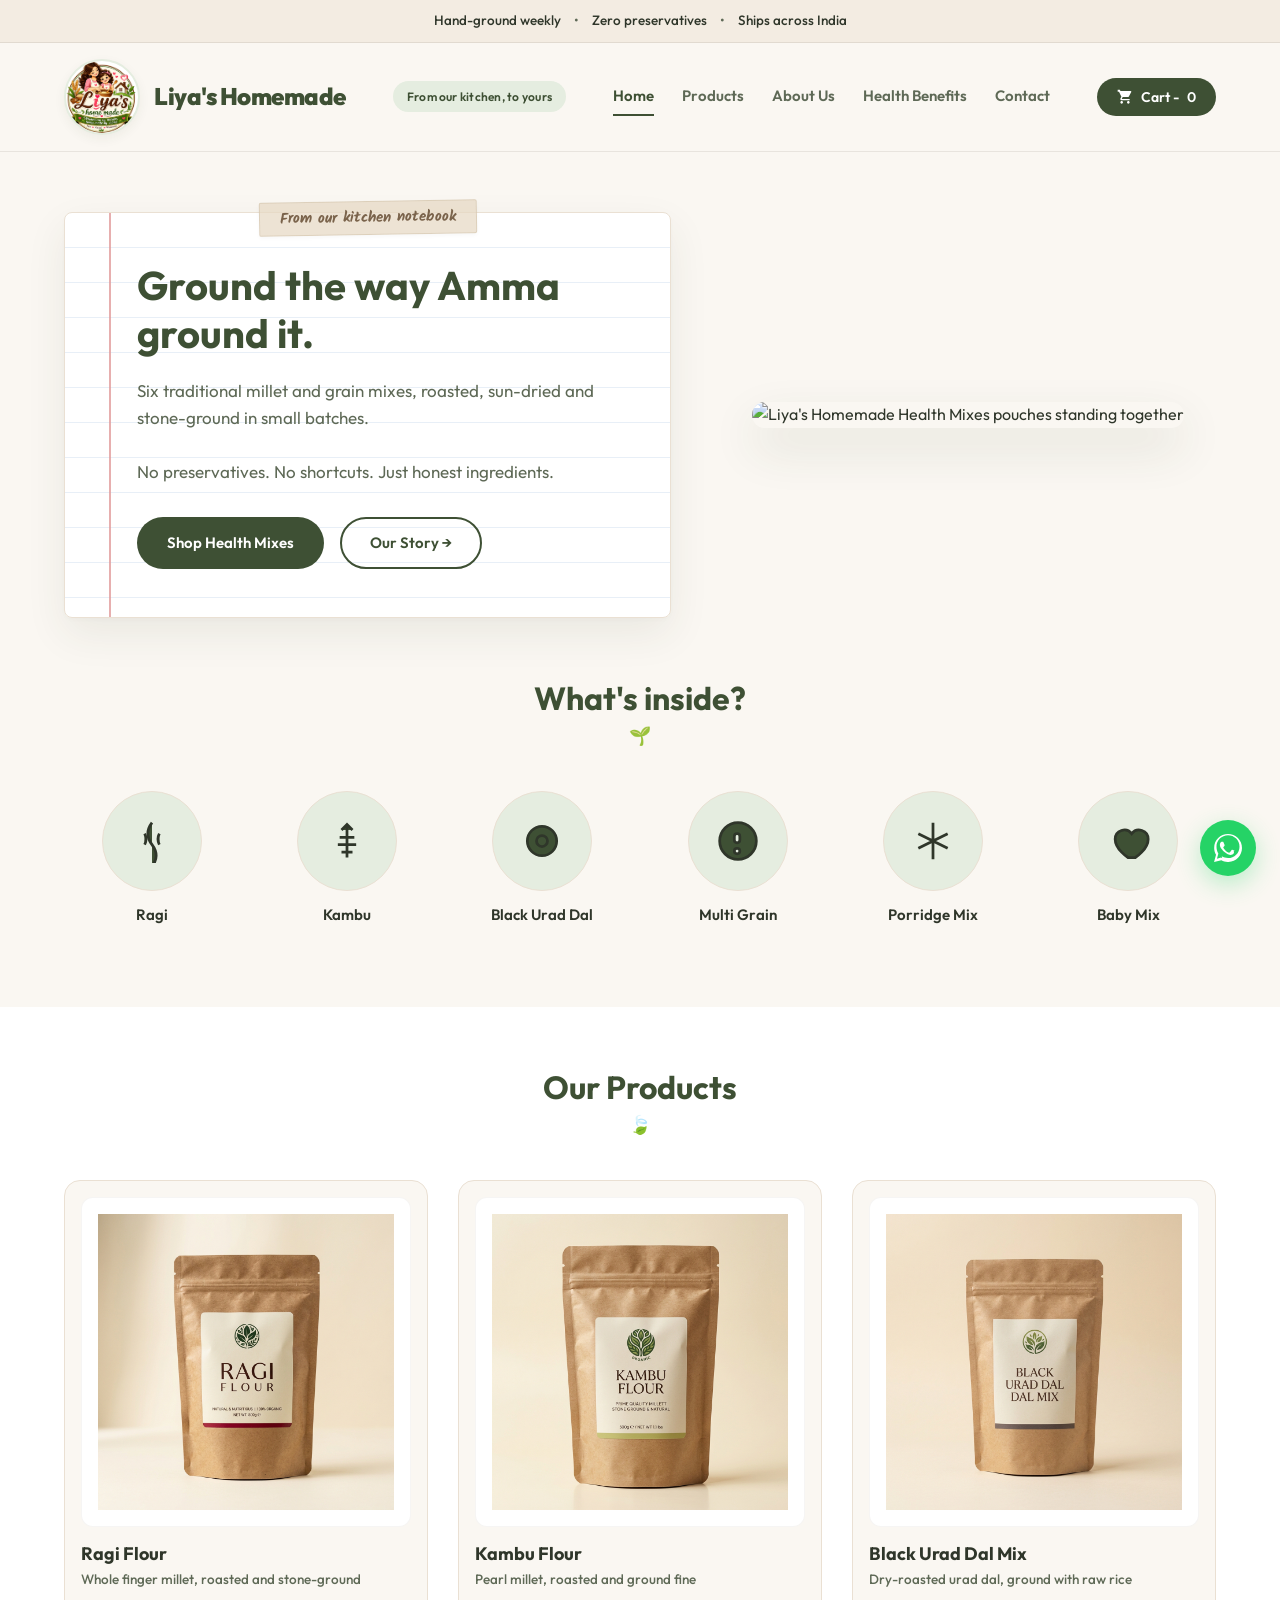
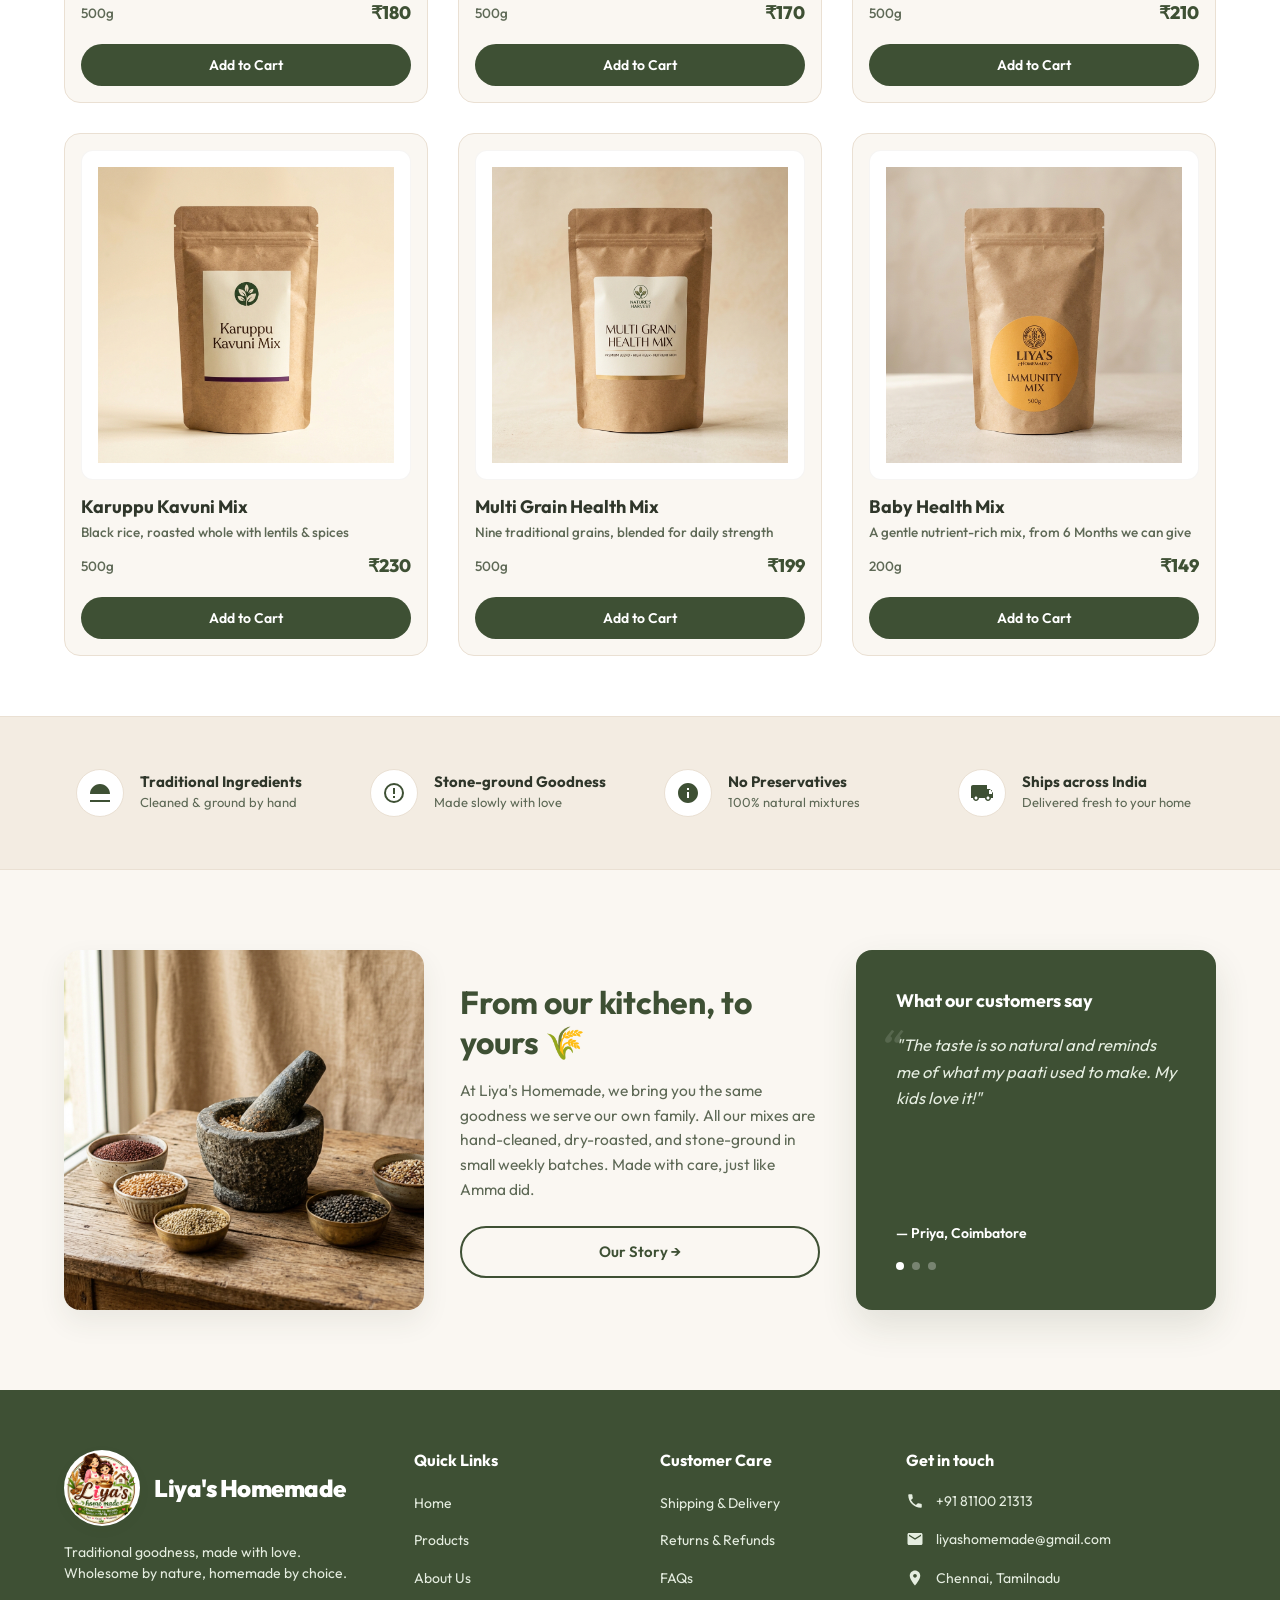
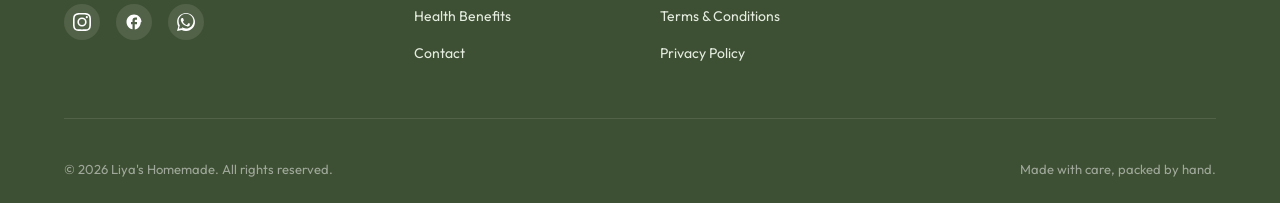
==== commit d8699e8c: "Add files via upload" ====
--- a/index.html
+++ b/index.html
@@ -67,7 +67,7 @@
 
         <!-- Image Gallery Column -->
         <div class="hero-img-container">
-          <img src="assets/hero_pouches.png" alt="Liya's Homemade Health Mixes pouches standing together">
+          <img src="assets/hero_pouches.jpg" alt="Liya's Homemade Health Mixes pouches standing together">
         </div>
       </div>
     </div>
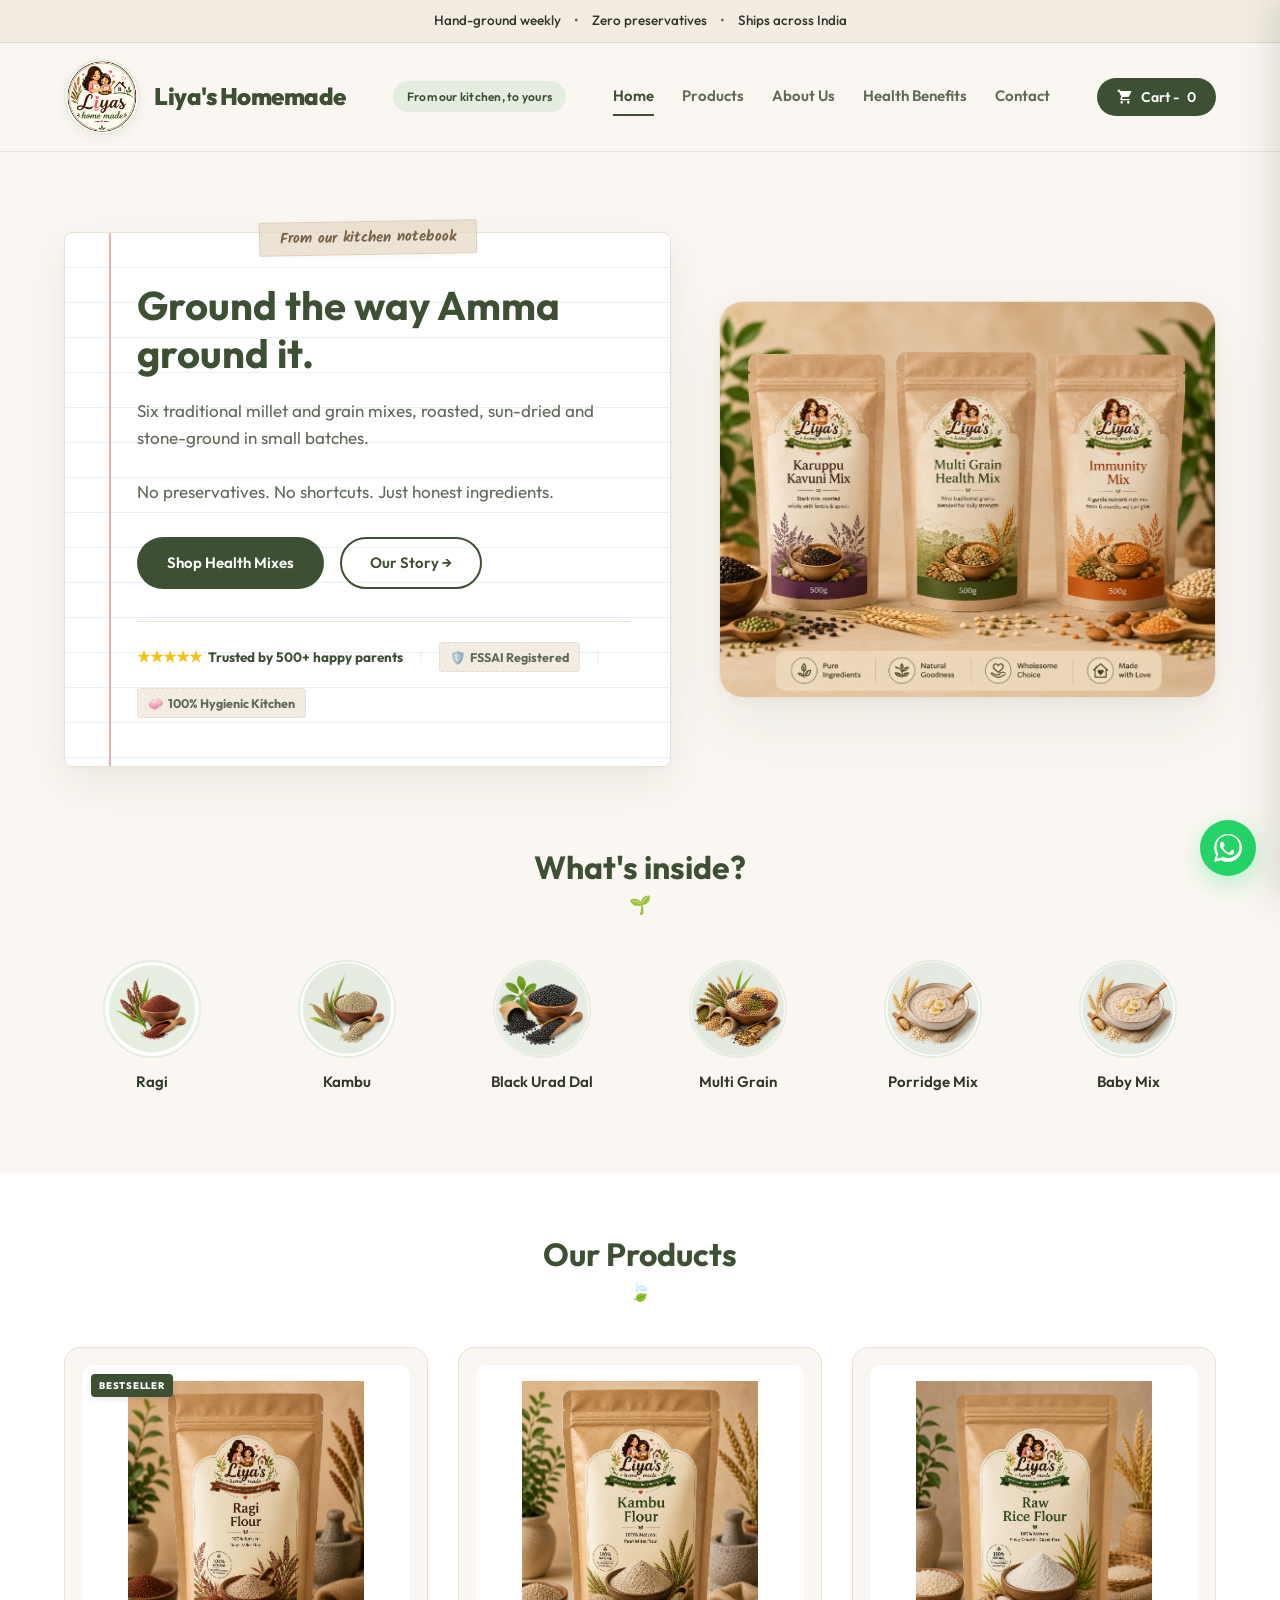
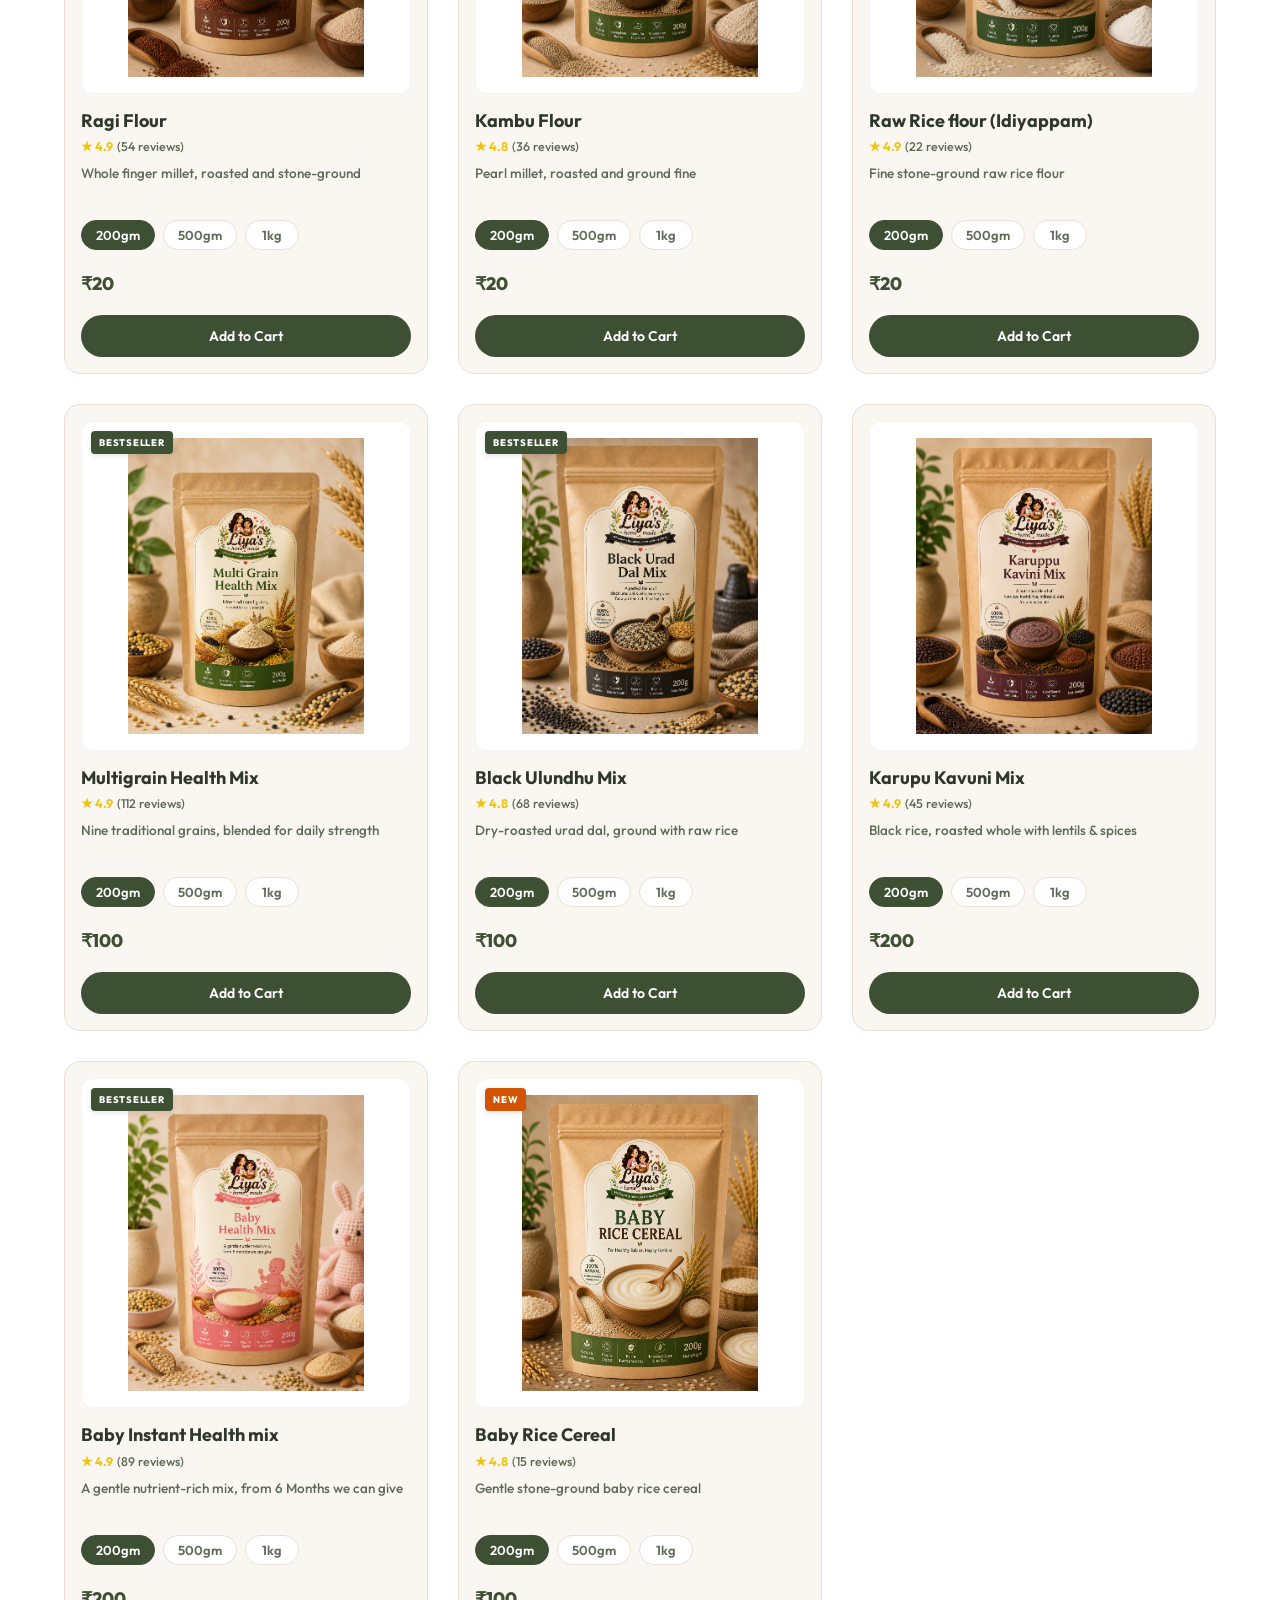
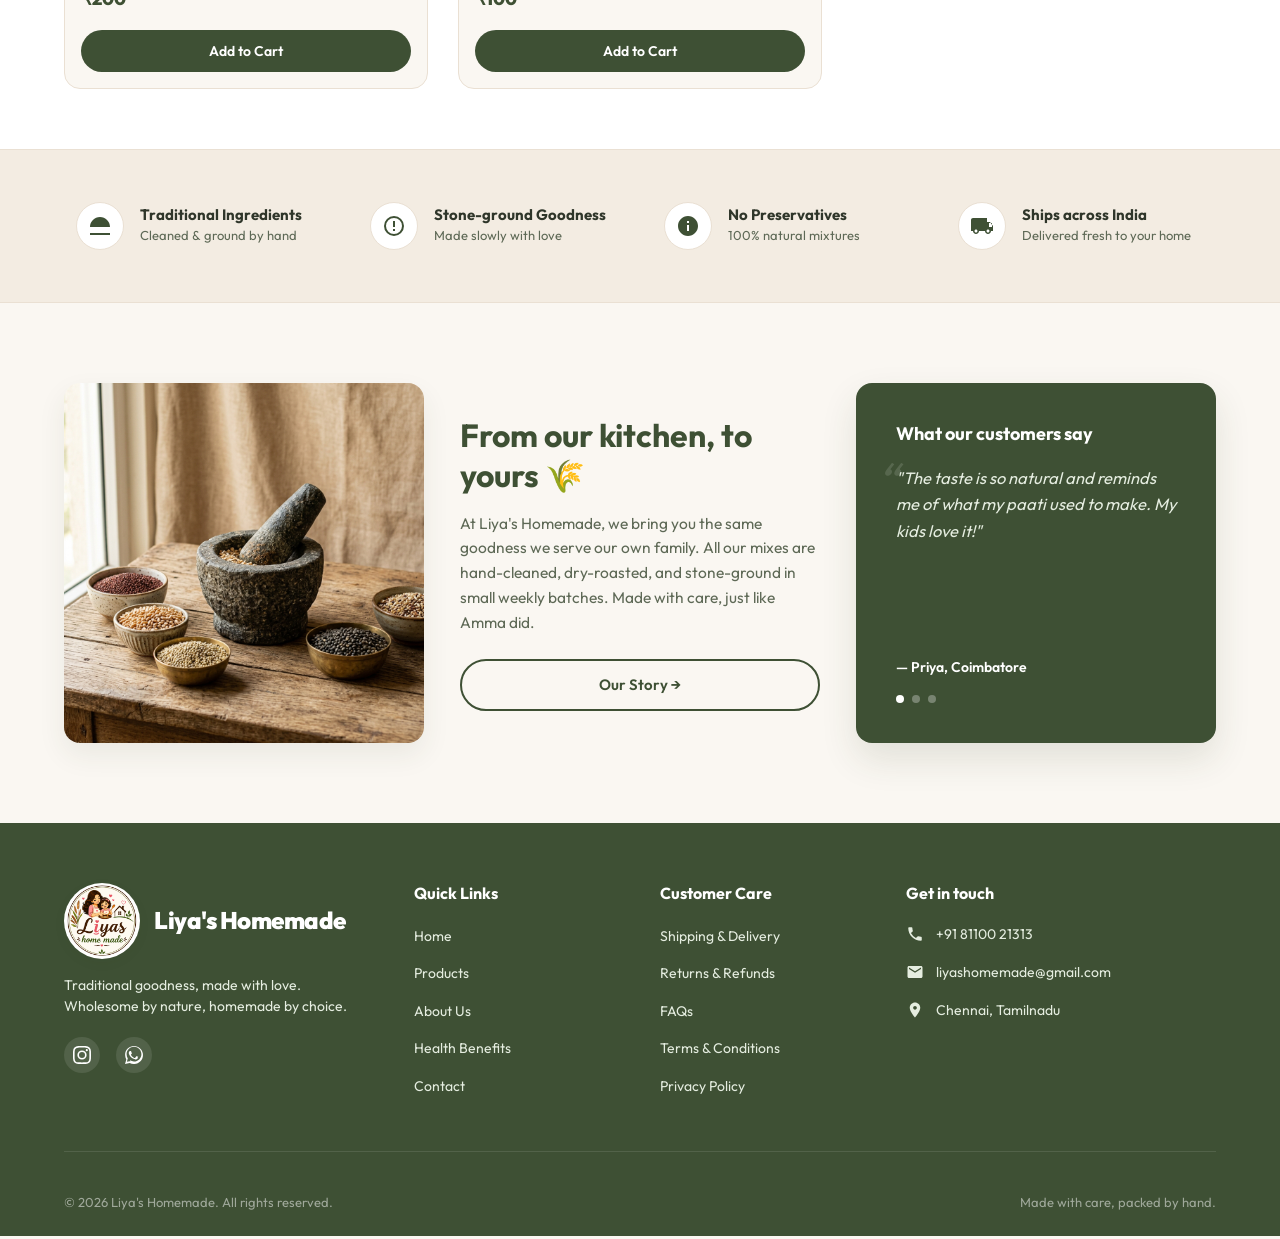
==== commit abbdb8bf: "Add files via upload" ====
--- a/index.html
+++ b/index.html
@@ -26,7 +26,7 @@
 
       <nav class="main-nav">
         <a href="index.html" class="active">Home</a>
-        <a href="index.html#products">Products</a>
+        <a href="products.html">Products</a>
         <a href="index.html#about">About Us</a>
         <a href="health.html">Health Benefits</a>
         <a href="index.html#contact">Contact</a>
@@ -63,6 +63,21 @@
             <a href="#products" class="btn btn-primary">Shop Health Mixes</a>
             <a href="#about" class="btn btn-outline">Our Story &rarr;</a>
           </div>
+          
+          <div class="hero-trust-badges" style="margin-top: 32px; display: flex; align-items: center; gap: 16px; flex-wrap: wrap; border-top: 1px solid var(--paper-alt-2); padding-top: 20px;">
+            <div style="display: flex; align-items: center; gap: 6px; font-size: 13.5px; font-weight: 700; color: var(--brand-green);">
+              <span style="color: #F1C40F; font-size: 15px;">★★★★★</span>
+              <span>Trusted by 500+ happy parents</span>
+            </div>
+            <span style="color: var(--line); font-size: 14px; display: inline-block;">|</span>
+            <div style="font-size: 12.5px; font-weight: 700; color: var(--ink-light); background: var(--paper-alt); padding: 4px 10px; border-radius: 4px; border: 1px dashed var(--line); display: flex; align-items: center; gap: 4px;">
+              <span>🛡️</span> FSSAI Registered
+            </div>
+            <span style="color: var(--line); font-size: 14px; display: inline-block;">|</span>
+            <div style="font-size: 12.5px; font-weight: 700; color: var(--ink-light); background: var(--paper-alt); padding: 4px 10px; border-radius: 4px; border: 1px dashed var(--line); display: flex; align-items: center; gap: 4px;">
+              <span>🧼</span> 100% Hygienic Kitchen
+            </div>
+          </div>
         </div>
 
         <!-- Image Gallery Column -->
@@ -83,7 +98,7 @@
         <!-- Ragi -->
         <div class="category-card" onclick="location.href='product.html?id=ragi-flour'">
           <div class="category-circle">
-            <svg viewBox="0 0 24 24" fill="none" stroke="currentColor" stroke-width="1.5"><path d="M12 2c-3 4-3 8 0 12s3 8 0 12"/><path d="M8 8c1 2 1 4 0 6M16 8c-1 2-1 4 0 6"/></svg>
+            <img src="assets/category_ragi.jpg" alt="Ragi Grains">
           </div>
           <span>Ragi</span>
         </div>
@@ -91,7 +106,7 @@
         <!-- Kambu -->
         <div class="category-card" onclick="location.href='product.html?id=kambu-flour'">
           <div class="category-circle">
-            <svg viewBox="0 0 24 24" fill="none" stroke="currentColor" stroke-width="1.5"><path d="M12 3v18M9 6l3-3 3 3M8 10h8M7 14h10M9 18h6"/></svg>
+            <img src="assets/category_kambu.jpg" alt="Kambu Grains">
           </div>
           <span>Kambu</span>
         </div>
@@ -99,7 +114,7 @@
         <!-- Black Urad Dal -->
         <div class="category-card" onclick="location.href='product.html?id=black-urad-dal-mix'">
           <div class="category-circle">
-            <svg viewBox="0 0 24 24" fill="none" stroke="currentColor" stroke-width="1.5"><circle cx="12" cy="12" r="8"/><circle cx="12" cy="12" r="3"/></svg>
+            <img src="assets/category_urad.jpg" alt="Black Urad Dal">
           </div>
           <span>Black Urad Dal</span>
         </div>
@@ -107,7 +122,7 @@
         <!-- Multi Grain -->
         <div class="category-card" onclick="location.href='product.html?id=multigrain-health-mix-500g'">
           <div class="category-circle">
-            <svg viewBox="0 0 24 24" fill="none" stroke="currentColor" stroke-width="1.5"><path d="M12 2C6.48 2 2 6.48 2 12s4.48 10 10 10 10-4.48 10-10S17.52 2 12 2zm1 15.5c0 .83-.67 1.5-1.5 1.5s-1.5-.67-1.5-1.5.67-1.5 1.5-1.5 1.5.67 1.5 1.5zm-1.5-4.5c-.83 0-1.5-.67-1.5-1.5V9.5c0-.83.67-1.5 1.5-1.5s1.5.67 1.5 1.5V11.5c0 .83-.67 1.5-1.5 1.5z"/></svg>
+            <img src="assets/category_multigrain.jpg" alt="Multi Grain Mix">
           </div>
           <span>Multi Grain</span>
         </div>
@@ -115,7 +130,7 @@
         <!-- Porridge Mix -->
         <div class="category-card" onclick="location.href='product.html?id=karuppu-kavuni-mix'">
           <div class="category-circle">
-            <svg viewBox="0 0 24 24" fill="none" stroke="currentColor" stroke-width="1.5"><path d="M12 2v20M4 8l16 8M20 8L4 16"/></svg>
+            <img src="assets/category_porridge.jpg" alt="Porridge Mix">
           </div>
           <span>Porridge Mix</span>
         </div>
@@ -123,7 +138,7 @@
         <!-- Baby Mix -->
         <div class="category-card" onclick="location.href='product.html?id=baby-health-mix-200g'">
           <div class="category-circle">
-            <svg viewBox="0 0 24 24" fill="none" stroke="currentColor" stroke-width="1.5"><path d="M12 21s-7-4.5-7-10a5 5 0 0 1 9-3 5 5 0 0 1 9 3c0 5.5-7 10-7 10z"/></svg>
+            <img src="assets/category_porridge.jpg" alt="Baby Mix">
           </div>
           <span>Baby Mix</span>
         </div>
@@ -215,19 +230,19 @@
         </div>
 
         <!-- Testimonials -->
-        <div class="testimonial-card">
+        <div class="testimonial-card" style="display: flex; flex-direction: column; justify-content: space-between; min-height: 250px;">
           <div>
             <h3>What our customers say</h3>
-            <p class="testimonial-quote">
+            <p class="testimonial-quote" id="testi-quote" style="transition: opacity 0.3s ease; opacity: 1;">
               "The taste is so natural and reminds me of what my paati used to make. My kids love it!"
             </p>
           </div>
           <div>
-            <span class="testimonial-author">— Priya, Coimbatore</span>
-            <div class="testimonial-dots">
-              <span class="testimonial-dot active"></span>
-              <span class="testimonial-dot"></span>
-              <span class="testimonial-dot"></span>
+            <span class="testimonial-author" id="testi-author" style="transition: opacity 0.3s ease; opacity: 1; display: block;">— Priya, Coimbatore</span>
+            <div class="testimonial-dots" id="testi-dots">
+              <span class="testimonial-dot active" data-index="0"></span>
+              <span class="testimonial-dot" data-index="1"></span>
+              <span class="testimonial-dot" data-index="2"></span>
             </div>
           </div>
         </div>
@@ -249,13 +264,10 @@
             Traditional goodness, made with love. Wholesome by nature, homemade by choice.
           </p>
           <div class="social-links">
-            <a href="#" class="social-link" aria-label="Instagram">
+            <a href="https://www.instagram.com/liyashomemade/" target="_blank" rel="noopener" class="social-link" aria-label="Instagram">
               <svg viewBox="0 0 24 24"><path d="M12 2.163c3.204 0 3.584.012 4.85.07 3.252.148 4.771 1.691 4.919 4.919.058 1.265.069 1.645.069 4.849 0 3.205-.012 3.584-.069 4.849-.149 3.225-1.664 4.771-4.919 4.919-1.266.058-1.644.07-4.85.07-3.204 0-3.584-.012-4.849-.07-3.26-.149-4.771-1.699-4.919-4.92-.058-1.265-.07-1.644-.07-4.849 0-3.204.013-3.583.07-4.849.149-3.227 1.664-4.771 4.919-4.919 1.266-.057 1.645-.069 4.849-.069zM12 0C8.741 0 8.333.014 7.053.072 2.695.272.273 2.69.073 7.051.014 8.333 0 8.741 0 12c0 3.259.014 3.668.072 4.948.2 4.358 2.618 6.78 6.98 6.98 1.281.058 1.689.072 4.948.072 3.259 0 3.668-.014 4.948-.072 4.354-.2 6.782-2.618 6.979-6.98.059-1.28.073-1.689.073-4.948 0-3.259-.014-3.667-.072-4.947-.196-4.354-2.617-6.78-6.979-6.98C15.668.014 15.259 0 12 0zm0 5.838a6.162 6.162 0 1 0 0 12.324 6.162 6.162 0 0 0 0-12.324zM12 16a4 4 0 1 1 0-8 4 4 0 0 1 0 8zm6.406-11.845a1.44 1.44 0 1 0 0 2.881 1.44 1.44 0 0 0 0-2.881z"/></svg>
             </a>
-            <a href="#" class="social-link" aria-label="Facebook">
-              <svg viewBox="0 0 24 24"><path d="M22 12c0-5.52-4.48-10-10-10S2 6.48 2 12c0 4.84 3.44 8.87 8 9.8V15H8v-3h2V9.5C10 7.57 11.57 6 13.5 6H16v3h-2c-.55 0-1 .45-1 1v2h3v3h-3v6.95c4.56-.93 8-4.96 8-9.75z"/></svg>
-            </a>
-            <a href="#" class="social-link" aria-label="WhatsApp">
+            <a href="https://wa.me/918110021313" target="_blank" rel="noopener" class="social-link" aria-label="WhatsApp">
               <svg viewBox="0 0 24 24"><path d="M.057 24l1.687-6.163c-1.041-1.804-1.588-3.849-1.587-5.946C.06 5.348 5.397.01 12.008.01c3.202.001 6.212 1.246 8.477 3.517 2.266 2.27 3.507 5.28 3.505 8.484-.004 6.657-5.34 11.997-11.953 11.997-2.005-.001-3.973-.502-5.724-1.455L0 24zm6.59-4.846c1.665.989 3.3 1.472 5.358 1.473 5.432 0 9.851-4.387 9.855-9.782.002-2.614-1.013-5.074-2.859-6.927C17.078 2.062 14.62 1.045 12.01 1.045c-5.444 0-9.866 4.39-9.87 9.786-.002 2.08.547 4.11 1.588 5.91l-.26.953-.943 3.44 3.535-.927.988.597zm11.215-4.595c-.3-.15-1.774-.875-2.048-.975-.274-.1-.474-.15-.674.15-.2.3-1.774 2.225-1.774 2.225s-.2.2-.55.05c-.35-.175-1.479-.545-2.818-1.739-1.042-.93-1.745-2.08-1.95-2.43-.2-.35-.02-.54.155-.715.16-.16.35-.4.525-.6.175-.2.24-.35.35-.58.115-.23.06-.43-.03-.63-.09-.2-.674-1.625-.925-2.225-.244-.588-.493-.51-.674-.52-.172-.01-.37-.01-.57-.01-.2 0-.525.075-.8.375-.275.3-1.05 1.025-1.05 2.5s1.075 2.9 1.225 3.1c.15.2 2.11 3.22 5.12 4.52 3.01 1.3 3.01.866 3.56.816.55-.05 1.775-.725 2.025-1.425.25-.7.25-1.3.175-1.425-.075-.125-.275-.2-.575-.35z"/></svg>
             </a>
           </div>
@@ -266,7 +278,7 @@
           <h4>Quick Links</h4>
           <ul>
             <li><a href="index.html">Home</a></li>
-            <li><a href="index.html#products">Products</a></li>
+            <li><a href="products.html">Products</a></li>
             <li><a href="index.html#about">About Us</a></li>
             <li><a href="health.html">Health Benefits</a></li>
             <li><a href="index.html#contact">Contact</a></li>
@@ -278,7 +290,7 @@
           <h4>Customer Care</h4>
           <ul>
             <li><a href="#">Shipping & Delivery</a></li>
-            <li><a href="#">Returns & Refunds</a></li>
+            <li><a href="refund-policy.html">Returns & Refunds</a></li>
             <li><a href="#">FAQs</a></li>
             <li><a href="#">Terms & Conditions</a></li>
             <li><a href="#">Privacy Policy</a></li>
@@ -341,22 +353,82 @@
     // Render Products Grid on Homepage
     const grid = document.getElementById("products-grid");
     if (grid) {
-      grid.innerHTML = PRODUCTS.filter(p => !p.isVariant).map(p => `
-        <div class="product-card">
-          <a class="card-link" href="product.html?id=${p.id}">
-            ${productPhotoHTML(p)}
-            <h3>${p.name}</h3>
-            <p class="product-weight">${p.tagline}</p>
-          </a>
-          <div class="product-meta">
-            <span class="product-weight">${p.weight}</span>
-            <span class="product-price">₹${p.price}</span>
-          </div>
-          <button class="btn btn-primary" data-add-to-cart="${p.id}">
-            Add to Cart
-          </button>
-        </div>
-      `).join("");
+      grid.innerHTML = PRODUCTS.filter(p => !p.isVariant).map(p => renderProductCardHTML(p)).join("");
+      updateAllCartControls();
+    }
+
+    // Testimonials Carousel Logic
+    const TESTIMONIALS = [
+      {
+        quote: `"The taste is so natural and reminds me of what my paati used to make. My kids love it!"`,
+        author: "— Priya, Coimbatore"
+      },
+      {
+        quote: `"Finding genuine health mix for my parents was hard until we tried Liya's. The traditional dry-roasting shows in the rich aroma. Excellent quality and very healthy."`,
+        author: "— Suresh, Chennai"
+      },
+      {
+        quote: `"My 8-month-old baby absolute loves the Baby Health Mix. It is so easy to digest and gives me peace of mind because I know exactly what ingredients went into it. Highly recommended!"`,
+        author: "— Jeevitha, Chennai"
+      }
+    ];
+
+    let currentTestiIndex = 0;
+    const testiQuote = document.getElementById("testi-quote");
+    const testiAuthor = document.getElementById("testi-author");
+    const testiDotsContainer = document.getElementById("testi-dots");
+
+    function showTestimonial(index) {
+      if (!testiQuote || !testiAuthor) return;
+      
+      // Fade out
+      testiQuote.style.opacity = 0;
+      testiAuthor.style.opacity = 0;
+      
+      setTimeout(() => {
+        currentTestiIndex = index;
+        testiQuote.textContent = TESTIMONIALS[index].quote;
+        testiAuthor.textContent = TESTIMONIALS[index].author;
+        
+        // Update active dot indicator
+        if (testiDotsContainer) {
+          testiDotsContainer.querySelectorAll(".testimonial-dot").forEach((dot, idx) => {
+            if (idx === index) {
+              dot.classList.add("active");
+            } else {
+              dot.classList.remove("active");
+            }
+          });
+        }
+        
+        // Fade in
+        testiQuote.style.opacity = 1;
+        testiAuthor.style.opacity = 1;
+      }, 300);
+    }
+
+    // Set up click handlers on dots
+    if (testiDotsContainer) {
+      testiDotsContainer.querySelectorAll(".testimonial-dot").forEach((dot, idx) => {
+        dot.addEventListener("click", () => {
+          showTestimonial(idx);
+          resetTestiTimer();
+        });
+      });
+    }
+
+    // Auto rotate every 6 seconds
+    let testiInterval = setInterval(() => {
+      const nextIndex = (currentTestiIndex + 1) % TESTIMONIALS.length;
+      showTestimonial(nextIndex);
+    }, 6000);
+
+    function resetTestiTimer() {
+      clearInterval(testiInterval);
+      testiInterval = setInterval(() => {
+        const nextIndex = (currentTestiIndex + 1) % TESTIMONIALS.length;
+        showTestimonial(nextIndex);
+      }, 6000);
     }
   </script>
 </body>
--- a/index.css
+++ b/index.css
@@ -237,10 +237,11 @@
   border-radius: 2px;
 }
 
-/* ---------- Hero Section ---------- */
 .hero {
-  padding: 60px 0;
+  background-color: var(--paper);
+  padding: 80px 0;
   overflow: hidden;
+  position: relative;
 }
 
 .hero-grid {
@@ -319,8 +320,16 @@
 }
 
 .hero-img-container img {
+  max-width: 100%;
+  height: auto;
   border-radius: var(--radius-lg);
-  box-shadow: 0 20px 48px rgba(47, 64, 37, 0.12);
+  box-shadow: 0 24px 64px rgba(47, 64, 37, 0.08), 0 4px 12px rgba(47, 64, 37, 0.04);
+  border: 1px solid var(--paper-alt-2);
+  transition: transform 0.3s ease;
+}
+
+.hero-img-container img:hover {
+  transform: translateY(-4px);
 }
 
 /* ---------- What's Inside? Section ---------- */
@@ -468,6 +477,42 @@
   width: 100%;
   padding: 10px 16px;
   font-size: 14px;
+}
+
+/* Product Card Variant Selector Pills */
+.card-variant-selector {
+  display: flex;
+  gap: 8px;
+  margin-top: 4px;
+  margin-bottom: 12px;
+  flex-wrap: wrap;
+}
+
+.variant-pill {
+  background-color: var(--white);
+  border: 1px solid var(--paper-alt-2);
+  color: var(--ink-light);
+  padding: 6px 14px;
+  font-size: 13px;
+  font-weight: 600;
+  border-radius: 999px;
+  cursor: pointer;
+  transition: all 0.2s ease;
+  min-width: 54px;
+  text-align: center;
+  touch-action: manipulation;
+}
+
+.variant-pill:hover {
+  background-color: var(--paper-alt);
+  color: var(--ink);
+  border-color: var(--brand-green);
+}
+
+.variant-pill.active {
+  background-color: var(--brand-green);
+  color: var(--white);
+  border-color: var(--brand-green);
 }
 
 /* ---------- Value Propositions ---------- */
@@ -1433,4 +1478,743 @@
     width: 36px;
     height: 36px;
   }
-}
+  .upi-flex {
+    flex-direction: column;
+    align-items: center;
+    text-align: center;
+    gap: 16px;
+  }
+}
+
+/* Card Quantity Selector */
+.card-quantity-selector {
+  display: flex;
+  align-items: center;
+  justify-content: space-between;
+  background-color: var(--brand-green);
+  color: var(--white);
+  border-radius: var(--radius);
+  height: 44px;
+  width: 100%;
+  box-shadow: 0 4px 12px rgba(47, 64, 37, 0.1);
+  overflow: hidden;
+}
+
+.card-quantity-btn {
+  background: none;
+  border: none;
+  color: var(--white);
+  font-size: 18px;
+  font-weight: 700;
+  width: 40px;
+  height: 100%;
+  cursor: pointer;
+  display: flex;
+  align-items: center;
+  justify-content: center;
+  transition: background-color 0.2s ease;
+}
+
+.card-quantity-btn:hover {
+  background-color: rgba(255, 255, 255, 0.1);
+}
+
+.card-quantity-val {
+  font-size: 15.5px;
+  font-weight: 700;
+  font-family: var(--font-main);
+  user-select: none;
+}
+
+/* ---------- Product Image Zoom Styles ---------- */
+.product-image-container {
+  position: relative;
+  width: 100%;
+  height: 100%;
+  display: flex;
+  flex-direction: column;
+  align-items: center;
+  justify-content: center;
+  cursor: zoom-in;
+}
+
+.product-image-container img {
+  max-width: 100%;
+  max-height: 100%;
+  object-fit: contain;
+  transition: transform 0.3s cubic-bezier(0.4, 0, 0.2, 1);
+}
+
+.product-image-container:hover img {
+  transform: scale(1.02);
+}
+
+.zoom-hint {
+  position: absolute;
+  bottom: 12px;
+  display: flex;
+  align-items: center;
+  gap: 8px;
+  background-color: var(--brand-green-light);
+  color: var(--brand-green);
+  padding: 8px 16px;
+  border-radius: 999px;
+  font-size: 13.5px;
+  font-weight: 600;
+  pointer-events: none;
+  box-shadow: 0 4px 12px rgba(47, 64, 37, 0.08);
+  transition: all 0.25s ease;
+  opacity: 0.85;
+}
+
+.product-image-container:hover .zoom-hint {
+  background-color: var(--brand-green);
+  color: var(--white);
+  transform: translateY(-2px);
+  opacity: 1;
+  box-shadow: 0 6px 16px rgba(47, 64, 37, 0.15);
+}
+
+.zoom-hint svg {
+  width: 14px;
+  height: 14px;
+  fill: currentColor;
+}
+
+/* Lightbox Modal */
+.zoom-modal {
+  display: none;
+  position: fixed;
+  z-index: 1000;
+  left: 0;
+  top: 0;
+  width: 100%;
+  height: 100%;
+  overflow: hidden;
+  background-color: rgba(47, 54, 42, 0.85);
+  backdrop-filter: blur(10px);
+  -webkit-backdrop-filter: blur(10px);
+  align-items: center;
+  justify-content: center;
+  opacity: 0;
+  transition: opacity 0.3s ease;
+}
+
+.zoom-modal.show {
+  display: flex;
+  opacity: 1;
+}
+
+.zoom-modal-close {
+  position: absolute;
+  top: 24px;
+  right: 24px;
+  color: var(--white);
+  font-size: 36px;
+  font-weight: 300;
+  background: rgba(255, 255, 255, 0.1);
+  border: none;
+  width: 48px;
+  height: 48px;
+  border-radius: 50%;
+  cursor: pointer;
+  display: flex;
+  align-items: center;
+  justify-content: center;
+  transition: all 0.2s ease;
+  line-height: 1;
+  z-index: 1010;
+}
+
+.zoom-modal-close:hover {
+  background-color: rgba(255, 255, 255, 0.2);
+  color: var(--brand-green-light);
+  transform: scale(1.05);
+}
+
+.zoom-modal-content {
+  max-width: 90%;
+  max-height: 90%;
+  display: flex;
+  align-items: center;
+  justify-content: center;
+  transform: scale(0.95);
+  transition: transform 0.3s cubic-bezier(0.34, 1.56, 0.64, 1);
+  overflow: hidden;
+  border-radius: var(--radius-lg);
+}
+
+.zoom-modal.show .zoom-modal-content {
+  transform: scale(1);
+}
+
+.zoom-modal-content img {
+  max-width: 100%;
+  max-height: 85vh;
+  object-fit: contain;
+  border-radius: var(--radius-lg);
+  box-shadow: 0 24px 64px rgba(0, 0, 0, 0.25);
+  cursor: zoom-in;
+  transition: transform 0.2s ease-out;
+}
+
+.zoom-modal-content img.double-zoomed {
+  cursor: zoom-out;
+}
+
+/* ---------- Policy Page Styles ---------- */
+.policy-layout {
+  display: grid;
+  grid-template-columns: 280px 1fr;
+  gap: 48px;
+  margin-top: 24px;
+  align-items: start;
+}
+
+.policy-sidebar {
+  position: sticky;
+  top: 140px;
+  background-color: var(--white);
+  border: 1px solid var(--paper-alt-2);
+  border-radius: var(--radius);
+  padding: 24px;
+  box-shadow: 0 4px 12px rgba(47, 64, 37, 0.02);
+}
+
+.policy-sidebar h3 {
+  font-size: 16px;
+  text-transform: uppercase;
+  color: var(--brand-green);
+  letter-spacing: 0.05em;
+  margin-bottom: 16px;
+  border-bottom: 1px solid var(--paper-alt-2);
+  padding-bottom: 8px;
+}
+
+.policy-nav {
+  display: flex;
+  flex-direction: column;
+  gap: 8px;
+}
+
+.policy-nav a {
+  font-size: 14.5px;
+  color: var(--ink-light);
+  padding: 8px 12px;
+  border-radius: 8px;
+  font-weight: 500;
+  transition: all 0.2s ease;
+}
+
+.policy-nav a:hover, .policy-nav a.active {
+  background-color: var(--brand-green-light);
+  color: var(--brand-green);
+}
+
+.policy-content {
+  background-color: var(--white);
+  border: 1px solid var(--paper-alt-2);
+  border-radius: var(--radius-lg);
+  padding: 48px;
+  box-shadow: 0 12px 28px rgba(47, 64, 37, 0.03);
+}
+
+.policy-content h1 {
+  font-size: 32px;
+  color: var(--brand-green);
+  margin-bottom: 24px;
+  border-bottom: 2px solid var(--brand-green-light);
+  padding-bottom: 16px;
+}
+
+.policy-intro {
+  font-size: 16.5px;
+  line-height: 1.6;
+  color: var(--ink);
+  margin-bottom: 40px;
+}
+
+.policy-content section {
+  margin-bottom: 40px;
+  scroll-margin-top: 140px;
+}
+
+.policy-content h2 {
+  font-size: 20px;
+  color: var(--brand-green);
+  margin-bottom: 16px;
+  border-left: 4px solid var(--brand-green);
+  padding-left: 12px;
+}
+
+.policy-content p {
+  color: var(--ink-light);
+  font-size: 15.5px;
+  line-height: 1.6;
+  margin-bottom: 16px;
+}
+
+.policy-list {
+  list-style: none;
+  margin-bottom: 20px;
+}
+
+.policy-list li {
+  position: relative;
+  padding-left: 24px;
+  margin-bottom: 12px;
+  font-size: 15px;
+  color: var(--ink-light);
+  line-height: 1.5;
+}
+
+.policy-list li::before {
+  content: "•";
+  color: var(--brand-green);
+  font-size: 20px;
+  position: absolute;
+  left: 8px;
+  top: -2px;
+}
+
+.policy-list.error-list li::before {
+  content: "×";
+  color: #C1494A;
+  font-size: 20px;
+  font-weight: 700;
+  top: -3px;
+}
+
+.policy-alert {
+  padding: 16px 20px;
+  border-radius: var(--radius);
+  font-size: 14.5px;
+  line-height: 1.5;
+  margin-bottom: 24px;
+}
+
+.policy-alert.warning {
+  background-color: #FFF8E7;
+  color: #8A6D3B;
+  border-left: 4px solid #F0AD4E;
+}
+
+.policy-alert.danger {
+  background-color: #FDF2F2;
+  color: #9C1A1A;
+  border-left: 4px solid #E74C3C;
+}
+
+.policy-card {
+  background-color: var(--paper);
+  border: 1px solid var(--paper-alt-2);
+  border-radius: var(--radius);
+  padding: 20px;
+  margin-top: 20px;
+}
+
+.policy-card h4 {
+  font-size: 15px;
+  color: var(--brand-green);
+  margin-bottom: 8px;
+}
+
+.policy-card p {
+  font-size: 14px;
+  margin-bottom: 0;
+}
+
+.contact-info-card {
+  background-color: var(--brand-green-light);
+  border: 1px solid rgba(62, 80, 52, 0.15);
+  border-radius: var(--radius);
+  padding: 24px;
+  margin-top: 16px;
+}
+
+.contact-info-card p {
+  color: var(--brand-green);
+  font-size: 15px;
+  margin-bottom: 12px;
+}
+
+.contact-info-card p:last-child {
+  margin-bottom: 0;
+}
+
+.contact-info-card a {
+  color: var(--brand-green);
+  text-decoration: underline;
+  font-weight: 600;
+}
+
+.contact-info-card a:hover {
+  color: var(--brand-green-hover);
+}
+
+@media (max-width: 900px) {
+  .policy-layout {
+    grid-template-columns: 1fr;
+    gap: 32px;
+  }
+  .policy-sidebar {
+    display: none;
+  }
+  .policy-content {
+    padding: 32px 24px;
+  }
+}
+
+/* ---------- Cart Drawer Styles ---------- */
+.cart-drawer-overlay {
+  position: fixed;
+  top: 0;
+  left: 0;
+  width: 100%;
+  height: 100%;
+  background-color: rgba(47, 54, 42, 0.4);
+  backdrop-filter: blur(4px);
+  -webkit-backdrop-filter: blur(4px);
+  z-index: 998;
+  opacity: 0;
+  pointer-events: none;
+  transition: opacity 0.3s ease;
+}
+
+.cart-drawer-overlay.open {
+  opacity: 1;
+  pointer-events: auto;
+}
+
+.cart-drawer {
+  position: fixed;
+  top: 0;
+  right: 0;
+  width: 440px;
+  max-width: 100%;
+  height: 100vh;
+  background-color: var(--paper);
+  z-index: 999;
+  box-shadow: -8px 0 32px rgba(47, 64, 37, 0.15);
+  display: flex;
+  flex-direction: column;
+  transform: translateX(100%);
+  transition: transform 0.3s cubic-bezier(0.16, 1, 0.3, 1);
+}
+
+.cart-drawer.open {
+  transform: translateX(0);
+}
+
+/* Header */
+.cart-drawer-header {
+  padding: 24px;
+  border-bottom: 1px solid var(--paper-alt-2);
+  display: flex;
+  align-items: center;
+  justify-content: space-between;
+}
+
+.cart-drawer-header h2 {
+  font-size: 20px;
+  color: var(--brand-green);
+  font-weight: 700;
+}
+
+.cart-drawer-close {
+  background: none;
+  border: none;
+  cursor: pointer;
+  color: var(--ink-light);
+  font-size: 28px;
+  display: flex;
+  align-items: center;
+  justify-content: center;
+  transition: color 0.2s ease, transform 0.2s ease;
+}
+
+.cart-drawer-close:hover {
+  color: var(--ink);
+  transform: scale(1.1);
+}
+
+/* Items List */
+.cart-drawer-items {
+  flex-grow: 1;
+  overflow-y: auto;
+  padding: 24px;
+  display: flex;
+  flex-direction: column;
+  gap: 20px;
+}
+
+.cart-drawer-item {
+  display: flex;
+  gap: 16px;
+  align-items: center;
+  padding-bottom: 20px;
+  border-bottom: 1px solid var(--paper-alt-2);
+}
+
+.cart-drawer-item:last-child {
+  border-bottom: none;
+}
+
+.cart-drawer-item-img {
+  width: 70px;
+  height: 70px;
+  background-color: var(--white);
+  border-radius: 12px;
+  padding: 8px;
+  border: 1px solid rgba(74, 62, 54, 0.05);
+  display: flex;
+  align-items: center;
+  justify-content: center;
+  flex-shrink: 0;
+}
+
+.cart-drawer-item-img img {
+  max-width: 100%;
+  max-height: 100%;
+  object-fit: contain;
+}
+
+.cart-drawer-item-info {
+  flex-grow: 1;
+}
+
+.cart-drawer-item-info h4 {
+  font-size: 15px;
+  font-weight: 700;
+  margin-bottom: 4px;
+  color: var(--ink);
+}
+
+.cart-drawer-item-info .price {
+  font-size: 14.5px;
+  font-weight: 700;
+  color: var(--brand-green);
+}
+
+.cart-drawer-item-info .weight {
+  font-size: 12.5px;
+  color: var(--ink-light);
+  margin-bottom: 8px;
+  display: block;
+}
+
+.cart-drawer-item-actions {
+  display: flex;
+  align-items: center;
+  gap: 12px;
+  margin-top: 8px;
+}
+
+.cart-drawer-qty {
+  display: flex;
+  align-items: center;
+  border: 1px solid var(--paper-alt-2);
+  border-radius: 999px;
+  overflow: hidden;
+  background-color: var(--white);
+}
+
+.cart-drawer-qty button {
+  background: none;
+  border: none;
+  width: 28px;
+  height: 28px;
+  font-size: 14px;
+  cursor: pointer;
+  color: var(--ink);
+  transition: background-color 0.2s ease;
+  display: flex;
+  align-items: center;
+  justify-content: center;
+  font-weight: 600;
+}
+
+.cart-drawer-qty button:hover {
+  background-color: var(--paper-alt);
+}
+
+.cart-drawer-qty span {
+  width: 24px;
+  text-align: center;
+  font-size: 13.5px;
+  font-weight: 600;
+}
+
+.cart-drawer-remove {
+  background: none;
+  border: none;
+  cursor: pointer;
+  color: #C1494A;
+  display: flex;
+  align-items: center;
+  justify-content: center;
+  transition: color 0.2s ease;
+  margin-left: auto;
+}
+
+.cart-drawer-remove:hover {
+  color: #8B2E3D;
+}
+
+.cart-drawer-remove svg {
+  width: 16px;
+  height: 16px;
+  fill: currentColor;
+}
+
+/* Empty State */
+.cart-drawer-empty {
+  text-align: center;
+  padding: 48px 24px;
+  color: var(--ink-light);
+}
+
+.cart-drawer-empty svg {
+  width: 64px;
+  height: 64px;
+  stroke: var(--paper-alt-2);
+  margin-bottom: 16px;
+}
+
+/* Recommendations */
+.cart-drawer-cross {
+  border-top: 1px solid var(--paper-alt-2);
+  padding: 20px 24px;
+  background-color: var(--paper-alt);
+}
+
+.cart-drawer-cross h3 {
+  font-size: 13px;
+  text-transform: uppercase;
+  color: var(--brand-green);
+  letter-spacing: 0.05em;
+  margin-bottom: 12px;
+  font-weight: 700;
+}
+
+.cross-item {
+  display: flex;
+  align-items: center;
+  gap: 12px;
+  background-color: var(--white);
+  padding: 12px;
+  border-radius: var(--radius);
+  border: 1px solid var(--paper-alt-2);
+}
+
+.cross-item-img {
+  width: 50px;
+  height: 50px;
+  background-color: var(--paper);
+  border-radius: 8px;
+  padding: 4px;
+  display: flex;
+  align-items: center;
+  justify-content: center;
+  flex-shrink: 0;
+}
+
+.cross-item-img img {
+  max-width: 100%;
+  max-height: 100%;
+  object-fit: contain;
+}
+
+.cross-item-info {
+  flex-grow: 1;
+}
+
+.cross-item-info h4 {
+  font-size: 13.5px;
+  font-weight: 700;
+  margin-bottom: 2px;
+  color: var(--ink);
+}
+
+.cross-item-info p {
+  font-size: 12px;
+  color: var(--ink-light);
+}
+
+/* Footer Section */
+.cart-drawer-footer {
+  padding: 24px;
+  border-top: 1px solid var(--paper-alt-2);
+  background-color: var(--white);
+  box-shadow: 0 -4px 16px rgba(47, 64, 37, 0.02);
+}
+
+.cart-drawer-subtotal {
+  display: flex;
+  justify-content: space-between;
+  align-items: center;
+  margin-bottom: 8px;
+}
+
+.cart-drawer-subtotal span:first-child {
+  font-size: 15px;
+  font-weight: 600;
+  color: var(--ink);
+}
+
+.cart-drawer-subtotal .total-price {
+  font-size: 20px;
+  font-weight: 800;
+  color: var(--brand-green);
+}
+
+.cart-drawer-tax-disclaimer {
+  font-size: 12.5px;
+  color: var(--ink-light);
+  margin-bottom: 20px;
+}
+
+.cart-drawer-actions {
+  display: flex;
+  gap: 12px;
+}
+
+.cart-drawer-actions .btn {
+  flex: 1;
+  padding: 12px;
+  font-size: 14.5px;
+}
+
+@media (max-width: 480px) {
+  .cart-drawer {
+    width: 100%;
+  }
+}
+
+/* Homepage Category Circle Images and Zoom Animation */
+.category-circle {
+  border-radius: 50% !important;
+  overflow: hidden !important;
+  display: flex !important;
+  align-items: center !important;
+  justify-content: center !important;
+  border: 2px solid var(--brand-green-light) !important;
+  background-color: var(--white) !important;
+  transition: all 0.3s ease !important;
+}
+
+.category-circle img {
+  width: 100% !important;
+  height: 100% !important;
+  object-fit: cover !important;
+  transition: transform 0.3s ease !important;
+}
+
+.category-card:hover .category-circle {
+  border-color: var(--brand-green) !important;
+  box-shadow: 0 4px 12px rgba(47, 64, 37, 0.15) !important;
+}
+
+.category-card:hover .category-circle img {
+  transform: scale(1.15) !important;
+}
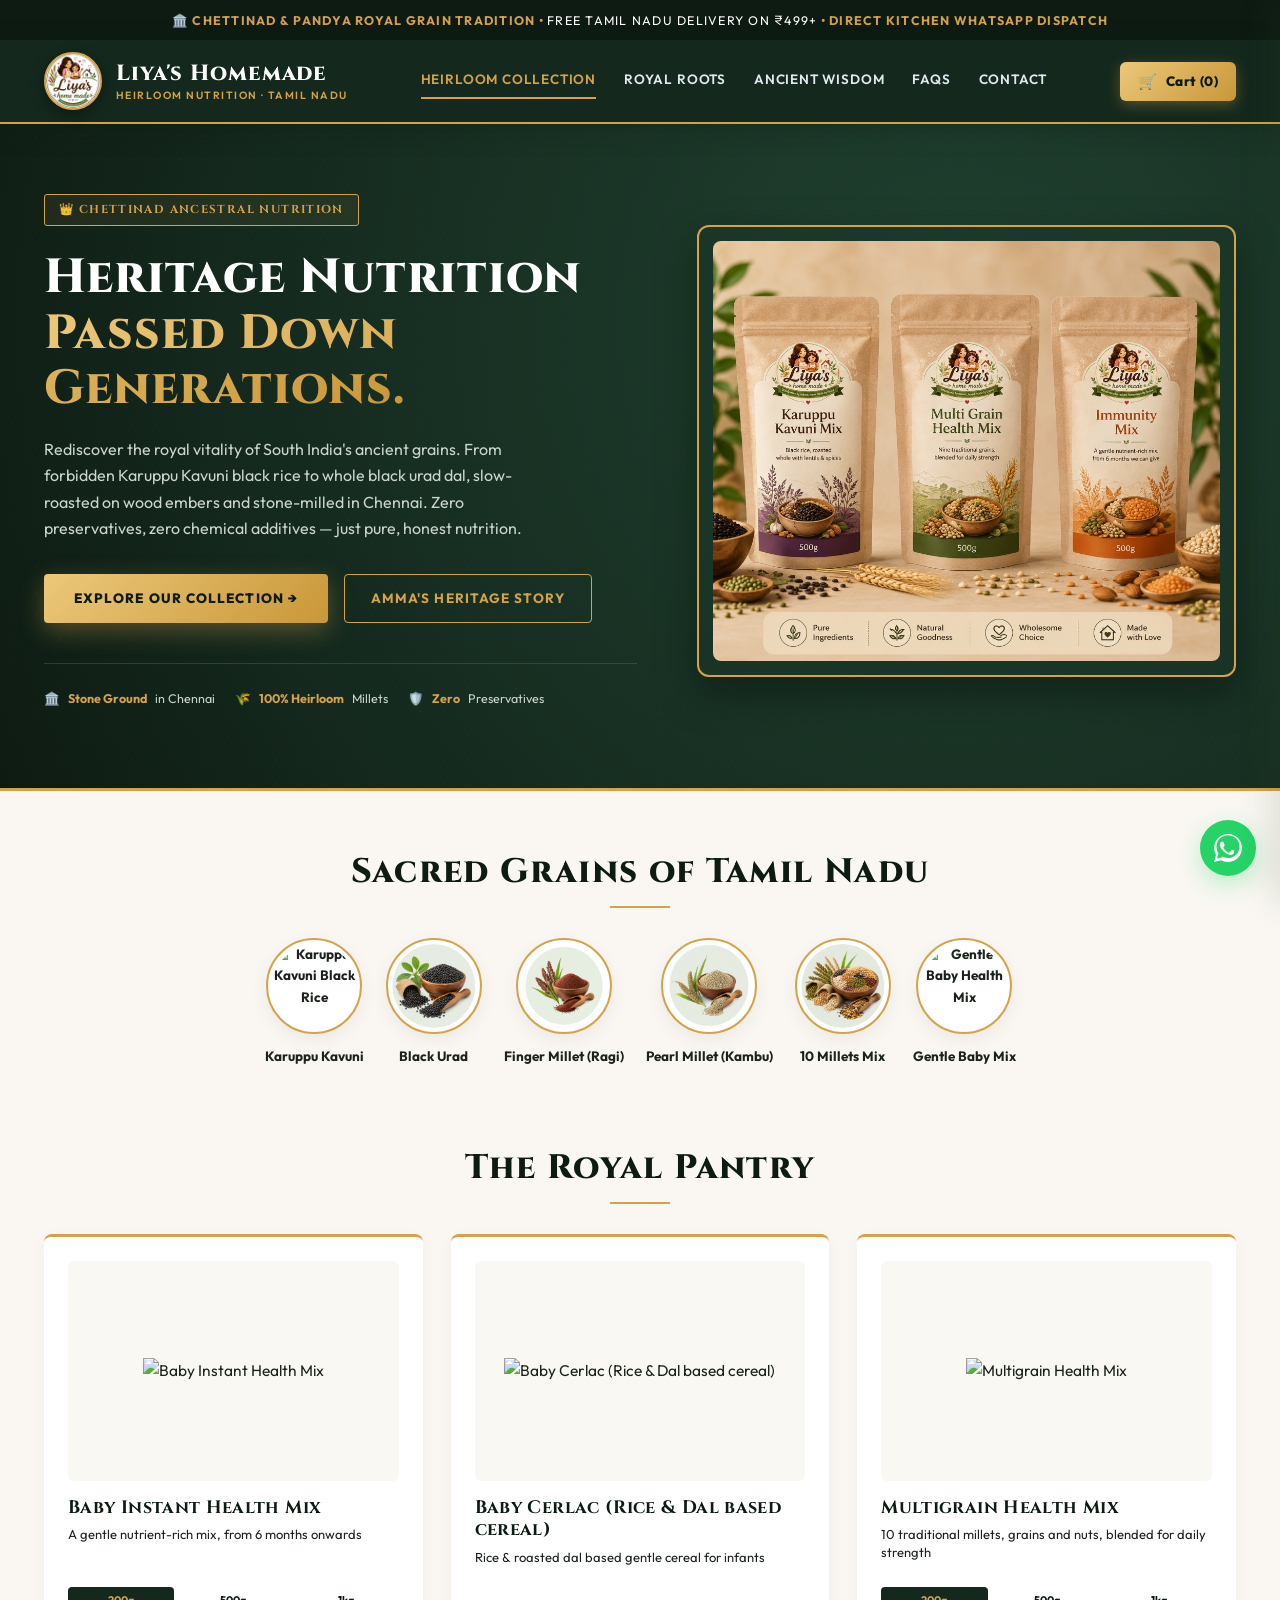
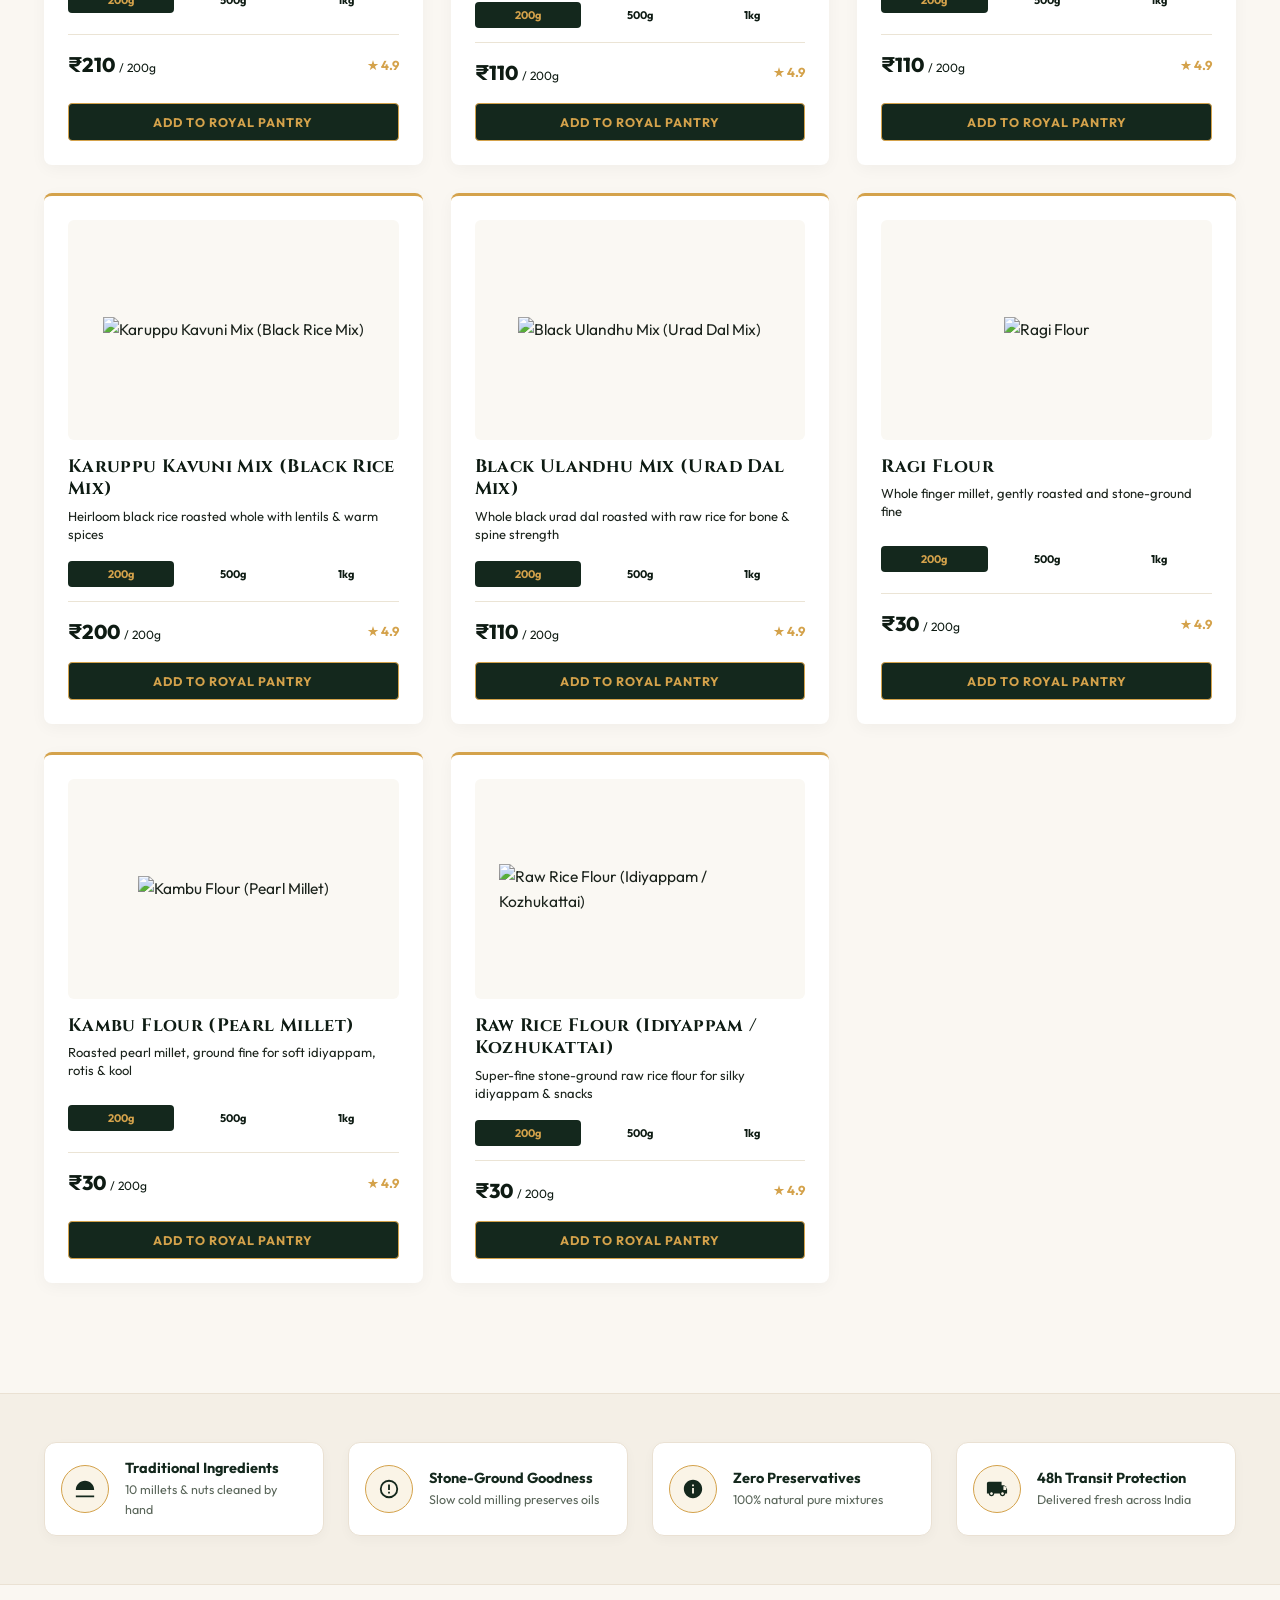
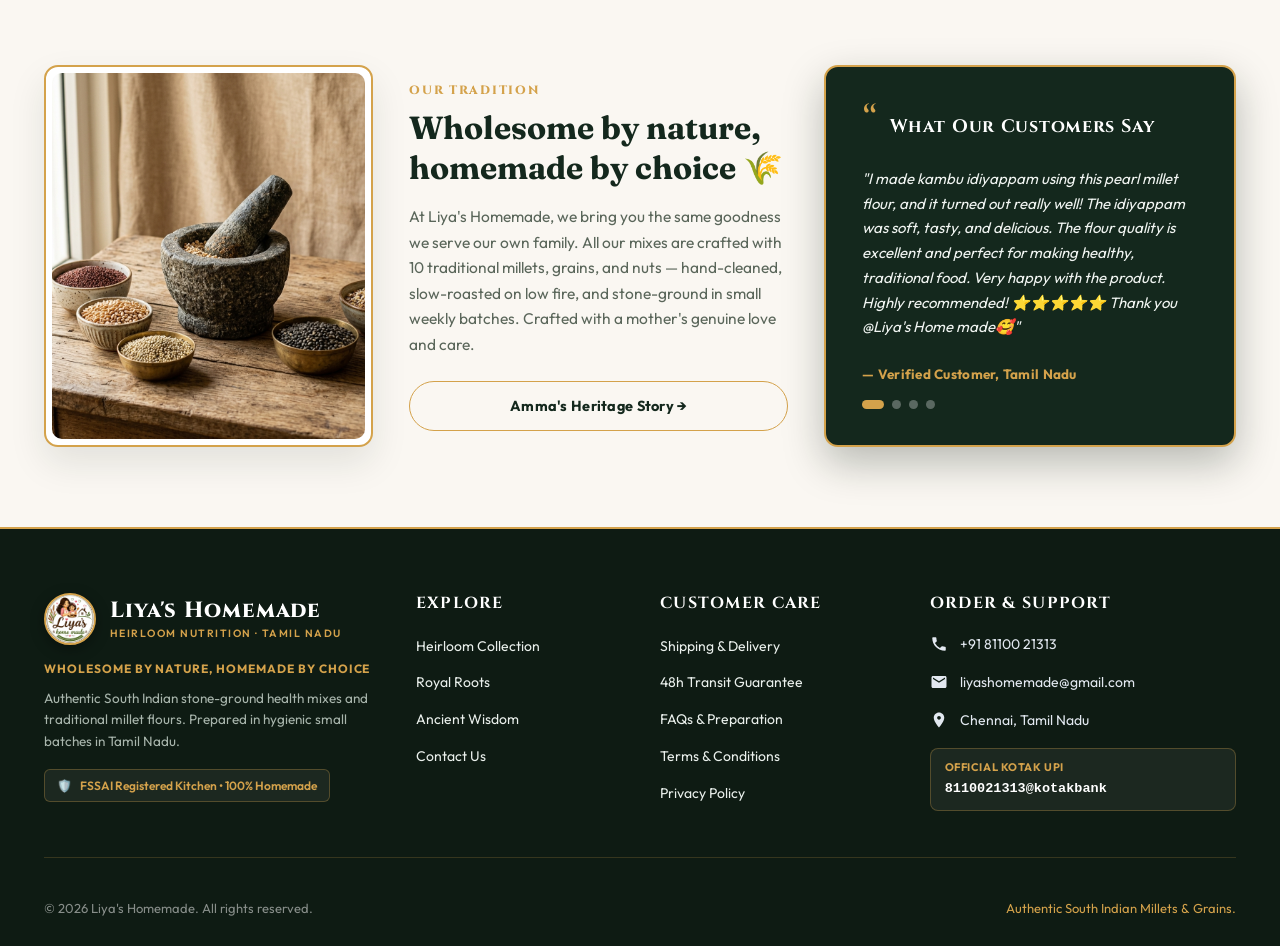
==== commit 0e67d0d4: "Add files via upload" ====
--- a/index.html
+++ b/index.html
@@ -3,39 +3,45 @@
 <head>
   <meta charset="UTF-8">
   <meta name="viewport" content="width=device-width, initial-scale=1.0">
-  <title>Liya's Homemade | Traditional Health Mixes & Grains</title>
-  <meta name="description" content="Homemade health mixes, millet powders, and traditional grains ground the way Amma ground it. Pure, natural, and wholesome.">
+  <title>Liya's Homemade | Royal Heritage Health Mixes & Ancient Grains</title>
+  <meta name="description" content="Rediscover the royal vitality of South India's ancient grains. Stone-ground health mixes and traditional millet flours roasted and ground the traditional Chettinad way.">
+  <link rel="icon" type="image/png" href="logo.png">
+  <link rel="preconnect" href="https://fonts.googleapis.com">
+  <link rel="preconnect" href="https://fonts.gstatic.com" crossorigin>
+  <link href="https://fonts.googleapis.com/css2?family=Cinzel:wght@600;700;800;900&family=Outfit:wght@300;400;500;600;700&display=swap" rel="stylesheet">
   <link rel="stylesheet" href="index.css">
 </head>
 <body>
 
-  <!-- Top Announcement Bar -->
-  <div class="announce">
-    Hand-ground weekly <span class="dot">•</span> Zero preservatives <span class="dot">•</span> Ships across India
+  <!-- Top Heritage Bar -->
+  <div class="royal-top-bar">
+    🏛️ Chettinad & Pandya Royal Grain Tradition • <span>Free Tamil Nadu Delivery on ₹499+</span> • Direct Kitchen WhatsApp Dispatch
   </div>
 
-  <!-- Header Section -->
+  <!-- Header -->
   <header>
-    <div class="header-inner">
-      <a href="index.html" class="logo">
-        <img src="logo.png" alt="Liya's Homemade Logo" class="logo-img">
-        <span>Liya's Homemade</span>
-      </a>
-      
-      <span class="kitchen-badge">From our kitchen, to yours</span>
-
-      <nav class="main-nav">
-        <a href="index.html" class="active">Home</a>
-        <a href="products.html">Products</a>
-        <a href="index.html#about">About Us</a>
-        <a href="health.html">Health Benefits</a>
-        <a href="index.html#contact">Contact</a>
+    <div class="wrap header-inner">
+      <a href="index.html" class="brand logo">
+        <div class="logo-frame">
+          <img src="logo.png" alt="Liya's Homemade Logo" class="logo-img">
+        </div>
+        <div class="brand-text">
+          <span class="brand-title">Liya's Homemade</span>
+          <span class="brand-subtitle">Heirloom Nutrition · Tamil Nadu</span>
+        </div>
+      </a>
+
+      <nav class="main-nav nav-links">
+        <a href="#collection" class="active">Heirloom Collection</a>
+        <a href="about.html">Royal Roots</a>
+        <a href="health.html">Ancient Wisdom</a>
+        <a href="faq.html">FAQs</a>
+        <a href="contact.html">Contact</a>
       </nav>
 
       <div class="header-actions">
-        <button class="cart-btn" onclick="location.href='cart.html'" aria-label="View Shopping Cart">
-          <svg viewBox="0 0 24 24"><path d="M7 18c-1.1 0-1.99.9-1.99 2S5.9 22 7 22s2-.9 2-2-.9-2-2-2zM1 2v2h2l3.6 7.59-1.35 2.45c-.16.28-.25.61-.25.96 0 1.1.9 2 2 2h12v-2H7.42c-.14 0-.25-.11-.25-.25l.03-.06 1.4-2.54h7.45c.75 0 1.41-.41 1.75-1.03l3.58-6.49c.08-.14.12-.31.12-.48 0-.55-.45-1-1-1H5.21l-.94-2H1zm16 16c-1.1 0-1.99.9-1.99 2s.89 2 1.99 2 2-.9 2-2-.9-2-2-2z"/></svg>
-          Cart - <span data-cart-count>0</span>
+        <button class="btn-gold-cart" onclick="toggleCartDrawer(true)" aria-label="View Shopping Cart">
+          <span style="font-size: 15px;">🛒</span> <span>Cart (<span data-cart-count>0</span>)</span>
         </button>
         <button class="menu-toggle" aria-label="Toggle Navigation Menu">
           <span></span>
@@ -46,115 +52,76 @@
     </div>
   </header>
 
-  <!-- Hero Section -->
-  <section class="hero">
-    <div class="wrap">
-      <div class="hero-grid">
-        <!-- Notebook Page Column -->
-        <div class="notebook-page">
-          <div class="notebook-tape">From our kitchen notebook</div>
-          <h1>Ground the way <em style="color:var(--brand-green);">Amma</em> ground it.</h1>
-          <p class="lede">
-            Six traditional millet and grain mixes, roasted, sun-dried and stone-ground in small batches.
-            <br><br>
-            No preservatives. No shortcuts. Just honest ingredients.
-          </p>
-          <div class="hero-ctas">
-            <a href="#products" class="btn btn-primary">Shop Health Mixes</a>
-            <a href="#about" class="btn btn-outline">Our Story &rarr;</a>
-          </div>
-          
-          <div class="hero-trust-badges" style="margin-top: 32px; display: flex; align-items: center; gap: 16px; flex-wrap: wrap; border-top: 1px solid var(--paper-alt-2); padding-top: 20px;">
-            <div style="display: flex; align-items: center; gap: 6px; font-size: 13.5px; font-weight: 700; color: var(--brand-green);">
-              <span style="color: #F1C40F; font-size: 15px;">★★★★★</span>
-              <span>Trusted by 500+ happy parents</span>
-            </div>
-            <span style="color: var(--line); font-size: 14px; display: inline-block;">|</span>
-            <div style="font-size: 12.5px; font-weight: 700; color: var(--ink-light); background: var(--paper-alt); padding: 4px 10px; border-radius: 4px; border: 1px dashed var(--line); display: flex; align-items: center; gap: 4px;">
-              <span>🛡️</span> FSSAI Registered
-            </div>
-            <span style="color: var(--line); font-size: 14px; display: inline-block;">|</span>
-            <div style="font-size: 12.5px; font-weight: 700; color: var(--ink-light); background: var(--paper-alt); padding: 4px 10px; border-radius: 4px; border: 1px dashed var(--line); display: flex; align-items: center; gap: 4px;">
-              <span>🧼</span> 100% Hygienic Kitchen
-            </div>
-          </div>
-        </div>
-
-        <!-- Image Gallery Column -->
-        <div class="hero-img-container">
-          <img src="assets/hero_pouches.jpg" alt="Liya's Homemade Health Mixes pouches standing together">
+  <!-- Royal Hero Section -->
+  <section class="hero-royal">
+    <div class="wrap hero-grid">
+      <div>
+        <div class="heritage-badge">
+          👑 Chettinad Ancestral Nutrition
+        </div>
+        <h1>Heritage Nutrition <span>Passed Down Generations.</span></h1>
+        <p class="sub">
+          Rediscover the royal vitality of South India's ancient grains. From forbidden Karuppu Kavuni black rice to whole black urad dal, slow-roasted on wood embers and stone-milled in Chennai. Zero preservatives, zero chemical additives — just pure, honest nutrition.
+        </p>
+
+        <div class="hero-btns">
+          <a href="#collection" class="btn-royal-primary">Explore Our Collection →</a>
+          <a href="about.html" class="btn-royal-secondary">Amma's Heritage Story</a>
+        </div>
+
+        <div class="hero-pillars">
+          <div class="pillar-item"><span>🏛️</span> <strong>Stone Ground</strong> in Chennai</div>
+          <div class="pillar-item"><span>🌾</span> <strong>100% Heirloom</strong> Millets</div>
+          <div class="pillar-item"><span>🛡️</span> <strong>Zero</strong> Preservatives</div>
+        </div>
+      </div>
+
+      <div>
+        <div class="hero-showcase-wrap">
+          <img src="assets/hero_pouches.jpg" alt="Liya's Homemade Heritage Health Mix Pouches">
         </div>
       </div>
     </div>
   </section>
 
-  <!-- What's Inside? Section -->
-  <section class="block" style="padding-bottom: 20px;">
-    <div class="wrap">
-      <h2 class="section-title">What's inside?</h2>
-      <span class="section-subtitle-icon">🌱</span>
-      
-      <div class="category-row">
-        <!-- Ragi -->
-        <div class="category-card" onclick="location.href='product.html?id=ragi-flour'">
-          <div class="category-circle">
-            <img src="assets/category_ragi.jpg" alt="Ragi Grains">
-          </div>
-          <span>Ragi</span>
-        </div>
-
-        <!-- Kambu -->
-        <div class="category-card" onclick="location.href='product.html?id=kambu-flour'">
-          <div class="category-circle">
-            <img src="assets/category_kambu.jpg" alt="Kambu Grains">
-          </div>
-          <span>Kambu</span>
-        </div>
-
-        <!-- Black Urad Dal -->
-        <div class="category-card" onclick="location.href='product.html?id=black-urad-dal-mix'">
-          <div class="category-circle">
-            <img src="assets/category_urad.jpg" alt="Black Urad Dal">
-          </div>
-          <span>Black Urad Dal</span>
-        </div>
-
-        <!-- Multi Grain -->
-        <div class="category-card" onclick="location.href='product.html?id=multigrain-health-mix-500g'">
-          <div class="category-circle">
-            <img src="assets/category_multigrain.jpg" alt="Multi Grain Mix">
-          </div>
-          <span>Multi Grain</span>
-        </div>
-
-        <!-- Porridge Mix -->
-        <div class="category-card" onclick="location.href='product.html?id=karuppu-kavuni-mix'">
-          <div class="category-circle">
-            <img src="assets/category_porridge.jpg" alt="Porridge Mix">
-          </div>
-          <span>Porridge Mix</span>
-        </div>
-
-        <!-- Baby Mix -->
-        <div class="category-card" onclick="location.href='product.html?id=baby-health-mix-200g'">
-          <div class="category-circle">
-            <img src="assets/category_porridge.jpg" alt="Baby Mix">
-          </div>
-          <span>Baby Mix</span>
-        </div>
-      </div>
+  <!-- Sacred Grains Section -->
+  <section class="grain-section wrap">
+    <h2 class="gold-title">Sacred Grains of Tamil Nadu</h2>
+
+    <div class="grains-row">
+      <a href="product.html?id=karuppu-kavuni-mix-200g" class="grain-circle-card">
+        <div class="grain-border-ring"><img src="assets/category_kavuni.jpg" alt="Karuppu Kavuni Black Rice"></div>
+        <span>Karuppu Kavuni</span>
+      </a>
+      <a href="product.html?id=black-urad-dal-mix-200g" class="grain-circle-card">
+        <div class="grain-border-ring"><img src="assets/category_urad.jpg" alt="Black Urad Dal"></div>
+        <span>Black Urad</span>
+      </a>
+      <a href="product.html?id=ragi-flour-200g" class="grain-circle-card">
+        <div class="grain-border-ring"><img src="assets/category_ragi.jpg" alt="Finger Millet (Ragi)"></div>
+        <span>Finger Millet (Ragi)</span>
+      </a>
+      <a href="product.html?id=kambu-flour-200g" class="grain-circle-card">
+        <div class="grain-border-ring"><img src="assets/category_kambu.jpg" alt="Pearl Millet (Kambu)"></div>
+        <span>Pearl Millet (Kambu)</span>
+      </a>
+      <a href="product.html?id=multigrain-health-mix-200g" class="grain-circle-card">
+        <div class="grain-border-ring"><img src="assets/category_multigrain.jpg" alt="10 Millets Mix"></div>
+        <span>10 Millets Mix</span>
+      </a>
+      <a href="product.html?id=baby-instant-health-mix-200g" class="grain-circle-card">
+        <div class="grain-border-ring"><img src="assets/category_babymix.jpg" alt="Gentle Baby Health Mix"></div>
+        <span>Gentle Baby Mix</span>
+      </a>
     </div>
   </section>
 
-  <!-- Products Section -->
-  <section class="products-section" id="products">
-    <div class="wrap">
-      <h2 class="section-title">Our Products</h2>
-      <span class="section-subtitle-icon">🍃</span>
-
-      <div class="products-grid" id="products-grid">
-        <!-- Loaded dynamically from products.js -->
-      </div>
+  <!-- Collection Section -->
+  <section class="wrap" id="collection" style="padding-bottom: 50px;">
+    <h2 class="gold-title">The Royal Pantry</h2>
+
+    <div class="royal-products-grid" id="royal-grid">
+      <!-- Loaded dynamically from products.js -->
     </div>
   </section>
 
@@ -162,47 +129,43 @@
   <section class="value-props">
     <div class="wrap">
       <div class="props-grid">
-        <!-- Prop 1 -->
         <div class="prop-card">
           <div class="prop-icon">
             <svg viewBox="0 0 24 24"><path d="M2 21h20v-2H2v2zm10-18C6.48 3 2 7.48 2 13h20c0-5.52-4.48-10-10-10z"/></svg>
           </div>
           <div class="prop-info">
             <h4>Traditional Ingredients</h4>
-            <p>Cleaned & ground by hand</p>
-          </div>
-        </div>
-
-        <!-- Prop 2 -->
+            <p>10 millets & nuts cleaned by hand</p>
+          </div>
+        </div>
+
         <div class="prop-card">
           <div class="prop-icon">
             <svg viewBox="0 0 24 24"><path d="M12 2a10 10 0 1 0 10 10A10 10 0 0 0 12 2zm0 18a8 8 0 1 1 8-8 8 8 0 0 1-8 8zm-1-13h2v6h-2zm0 8h2v2h-2z"/></svg>
           </div>
           <div class="prop-info">
-            <h4>Stone-ground Goodness</h4>
-            <p>Made slowly with love</p>
-          </div>
-        </div>
-
-        <!-- Prop 3 -->
+            <h4>Stone-Ground Goodness</h4>
+            <p>Slow cold milling preserves oils</p>
+          </div>
+        </div>
+
         <div class="prop-card">
           <div class="prop-icon">
             <svg viewBox="0 0 24 24"><path d="M12 2C6.48 2 2 6.48 2 12s4.48 10 10 10 10-4.48 10-10S17.52 2 12 2zm1 15h-2v-6h2v6zm0-8h-2V7h2v2z"/></svg>
           </div>
           <div class="prop-info">
-            <h4>No Preservatives</h4>
-            <p>100% natural mixtures</p>
-          </div>
-        </div>
-
-        <!-- Prop 4 -->
+            <h4>Zero Preservatives</h4>
+            <p>100% natural pure mixtures</p>
+          </div>
+        </div>
+
         <div class="prop-card">
           <div class="prop-icon">
             <svg viewBox="0 0 24 24"><path d="M20 8h-3V4H3c-1.1 0-2 .9-2 2v11h2c0 1.66 1.34 3 3 3s3-1.34 3-3h6c0 1.66 1.34 3 3 3s3-1.34 3-3h2v-5l-3-4zM6 18.5c-.83 0-1.5-.67-1.5-1.5s.67-1.5 1.5-1.5 1.5.67 1.5 1.5-.67 1.5-1.5 1.5zm12 0c-.83 0-1.5-.67-1.5-1.5s.67-1.5 1.5-1.5 1.5.67 1.5 1.5-.67 1.5-1.5 1.5zm4-5.5h-3V9h3v4z"/></svg>
           </div>
           <div class="prop-info">
-            <h4>Ships across India</h4>
-            <p>Delivered fresh to your home</p>
+            <h4>48h Transit Protection</h4>
+            <p>Delivered fresh across India</p>
           </div>
         </div>
       </div>
@@ -213,36 +176,38 @@
   <section class="story-testimonial-section" id="about">
     <div class="wrap">
       <div class="story-testimonial-grid">
-        <!-- Stone Grinder Image -->
         <div class="story-img-container">
           <img src="assets/stone_grinder.png" alt="A traditional stone grinder surrounded by grains">
         </div>
 
-        <!-- About Text -->
         <div class="story-content">
-          <h2>From our kitchen, to yours 🌾</h2>
+          <span class="section-eyebrow" style="color:var(--brass-gold); text-align:left;">OUR TRADITION</span>
+          <h2>Wholesome by nature, homemade by choice 🌾</h2>
           <p>
             At Liya's Homemade, we bring you the same goodness we serve our own family. 
-            All our mixes are hand-cleaned, dry-roasted, and stone-ground in small weekly batches. 
-            Made with care, just like Amma did.
+            All our mixes are crafted with 10 traditional millets, grains, and nuts — hand-cleaned, slow-roasted on low fire, and stone-ground in small weekly batches. 
+            Crafted with a mother's genuine love and care.
           </p>
-          <a href="#about" class="btn btn-outline">Our Story &rarr;</a>
-        </div>
-
-        <!-- Testimonials -->
-        <div class="testimonial-card" style="display: flex; flex-direction: column; justify-content: space-between; min-height: 250px;">
+          <a href="about.html" class="btn btn-outline-gold">Amma's Heritage Story &rarr;</a>
+        </div>
+
+        <div class="testimonial-card">
           <div>
-            <h3>What our customers say</h3>
-            <p class="testimonial-quote" id="testi-quote" style="transition: opacity 0.3s ease; opacity: 1;">
-              "The taste is so natural and reminds me of what my paati used to make. My kids love it!"
+            <div class="testi-header">
+              <span class="testi-quote-mark">“</span>
+              <h3>What Our Customers Say</h3>
+            </div>
+            <p class="testimonial-quote" id="testi-quote">
+              "I made kambu idiyappam using this pearl millet flour, and it turned out really well! The idiyappam was soft, tasty, and delicious. The flour quality is excellent and perfect for making healthy, traditional food. Very happy with the product. Highly recommended! ⭐⭐⭐⭐⭐ Thank you @Liya's Home made🥰"
             </p>
           </div>
           <div>
-            <span class="testimonial-author" id="testi-author" style="transition: opacity 0.3s ease; opacity: 1; display: block;">— Priya, Coimbatore</span>
+            <span class="testimonial-author" id="testi-author">— Verified Customer, Tamil Nadu</span>
             <div class="testimonial-dots" id="testi-dots">
               <span class="testimonial-dot active" data-index="0"></span>
               <span class="testimonial-dot" data-index="1"></span>
               <span class="testimonial-dot" data-index="2"></span>
+              <span class="testimonial-dot" data-index="3"></span>
             </div>
           </div>
         </div>
@@ -250,38 +215,38 @@
     </div>
   </section>
 
-  <!-- Footer Section -->
+  <!-- Royal Footer Section -->
   <footer id="contact">
     <div class="wrap">
       <div class="footer-grid">
         <!-- Brand Info -->
         <div class="footer-brand">
-          <a href="index.html" class="logo" style="color: white;">
-            <img src="logo.png" alt="Liya's Homemade Logo" class="logo-img" style="border-color: rgba(255,255,255,0.2);">
-            <span>Liya's Homemade</span>
+          <a href="index.html" class="brand logo" style="margin-bottom: 14px;">
+            <div class="logo-frame footer-logo-frame">
+              <img src="logo.png" alt="Liya's Homemade Logo" class="logo-img">
+            </div>
+            <div class="brand-text">
+              <span class="brand-title">Liya's Homemade</span>
+              <span class="brand-subtitle">Heirloom Nutrition · Tamil Nadu</span>
+            </div>
           </a>
-          <p>
-            Traditional goodness, made with love. Wholesome by nature, homemade by choice.
+          <p class="tagline">Wholesome by nature, homemade by choice</p>
+          <p class="footer-desc">
+            Authentic South Indian stone-ground health mixes and traditional millet flours. Prepared in hygienic small batches in Tamil Nadu.
           </p>
-          <div class="social-links">
-            <a href="https://www.instagram.com/liyashomemade/" target="_blank" rel="noopener" class="social-link" aria-label="Instagram">
-              <svg viewBox="0 0 24 24"><path d="M12 2.163c3.204 0 3.584.012 4.85.07 3.252.148 4.771 1.691 4.919 4.919.058 1.265.069 1.645.069 4.849 0 3.205-.012 3.584-.069 4.849-.149 3.225-1.664 4.771-4.919 4.919-1.266.058-1.644.07-4.85.07-3.204 0-3.584-.012-4.849-.07-3.26-.149-4.771-1.699-4.919-4.92-.058-1.265-.07-1.644-.07-4.849 0-3.204.013-3.583.07-4.849.149-3.227 1.664-4.771 4.919-4.919 1.266-.057 1.645-.069 4.849-.069zM12 0C8.741 0 8.333.014 7.053.072 2.695.272.273 2.69.073 7.051.014 8.333 0 8.741 0 12c0 3.259.014 3.668.072 4.948.2 4.358 2.618 6.78 6.98 6.98 1.281.058 1.689.072 4.948.072 3.259 0 3.668-.014 4.948-.072 4.354-.2 6.782-2.618 6.979-6.98.059-1.28.073-1.689.073-4.948 0-3.259-.014-3.667-.072-4.947-.196-4.354-2.617-6.78-6.979-6.98C15.668.014 15.259 0 12 0zm0 5.838a6.162 6.162 0 1 0 0 12.324 6.162 6.162 0 0 0 0-12.324zM12 16a4 4 0 1 1 0-8 4 4 0 0 1 0 8zm6.406-11.845a1.44 1.44 0 1 0 0 2.881 1.44 1.44 0 0 0 0-2.881z"/></svg>
-            </a>
-            <a href="https://wa.me/918110021313" target="_blank" rel="noopener" class="social-link" aria-label="WhatsApp">
-              <svg viewBox="0 0 24 24"><path d="M.057 24l1.687-6.163c-1.041-1.804-1.588-3.849-1.587-5.946C.06 5.348 5.397.01 12.008.01c3.202.001 6.212 1.246 8.477 3.517 2.266 2.27 3.507 5.28 3.505 8.484-.004 6.657-5.34 11.997-11.953 11.997-2.005-.001-3.973-.502-5.724-1.455L0 24zm6.59-4.846c1.665.989 3.3 1.472 5.358 1.473 5.432 0 9.851-4.387 9.855-9.782.002-2.614-1.013-5.074-2.859-6.927C17.078 2.062 14.62 1.045 12.01 1.045c-5.444 0-9.866 4.39-9.87 9.786-.002 2.08.547 4.11 1.588 5.91l-.26.953-.943 3.44 3.535-.927.988.597zm11.215-4.595c-.3-.15-1.774-.875-2.048-.975-.274-.1-.474-.15-.674.15-.2.3-1.774 2.225-1.774 2.225s-.2.2-.55.05c-.35-.175-1.479-.545-2.818-1.739-1.042-.93-1.745-2.08-1.95-2.43-.2-.35-.02-.54.155-.715.16-.16.35-.4.525-.6.175-.2.24-.35.35-.58.115-.23.06-.43-.03-.63-.09-.2-.674-1.625-.925-2.225-.244-.588-.493-.51-.674-.52-.172-.01-.37-.01-.57-.01-.2 0-.525.075-.8.375-.275.3-1.05 1.025-1.05 2.5s1.075 2.9 1.225 3.1c.15.2 2.11 3.22 5.12 4.52 3.01 1.3 3.01.866 3.56.816.55-.05 1.775-.725 2.025-1.425.25-.7.25-1.3.175-1.425-.075-.125-.275-.2-.575-.35z"/></svg>
-            </a>
+          <div class="footer-fssai-pill">
+            <span>🛡️</span> FSSAI Registered Kitchen • 100% Homemade
           </div>
         </div>
 
         <!-- Quick Links -->
         <div class="footer-col">
-          <h4>Quick Links</h4>
+          <h4>Explore</h4>
           <ul>
-            <li><a href="index.html">Home</a></li>
-            <li><a href="products.html">Products</a></li>
-            <li><a href="index.html#about">About Us</a></li>
-            <li><a href="health.html">Health Benefits</a></li>
-            <li><a href="index.html#contact">Contact</a></li>
+            <li><a href="#collection">Heirloom Collection</a></li>
+            <li><a href="about.html">Royal Roots</a></li>
+            <li><a href="health.html">Ancient Wisdom</a></li>
+            <li><a href="contact.html">Contact Us</a></li>
           </ul>
         </div>
 
@@ -289,17 +254,17 @@
         <div class="footer-col">
           <h4>Customer Care</h4>
           <ul>
-            <li><a href="#">Shipping & Delivery</a></li>
-            <li><a href="refund-policy.html">Returns & Refunds</a></li>
-            <li><a href="#">FAQs</a></li>
-            <li><a href="#">Terms & Conditions</a></li>
-            <li><a href="#">Privacy Policy</a></li>
+            <li><a href="shipping.html">Shipping & Delivery</a></li>
+            <li><a href="refund-policy.html">48h Transit Guarantee</a></li>
+            <li><a href="faq.html">FAQs & Preparation</a></li>
+            <li><a href="terms.html">Terms & Conditions</a></li>
+            <li><a href="privacy.html">Privacy Policy</a></li>
           </ul>
         </div>
 
-        <!-- Contact Info -->
+        <!-- Order & Support -->
         <div class="footer-col footer-contact">
-          <h4>Get in touch</h4>
+          <h4>Order & Support</h4>
           <p>
             <svg viewBox="0 0 24 24"><path d="M6.62 10.79a15.149 15.149 0 0 0 6.59 6.59l2.2-2.2c.28-.28.67-.36 1.02-.24 1.12.37 2.33.57 3.57.57.55 0 1 .45 1 1V20c0 .55-.45 1-1 1-9.39 0-17-7.61-17-17 0-.55.45-1 1-1h3.5c.55 0 1 .45 1 1 0 1.25.2 2.45.57 3.57.11.35.03.74-.25 1.02l-2.2 2.2z"/></svg>
             +91 81100 21313
@@ -310,14 +275,19 @@
           </p>
           <p>
             <svg viewBox="0 0 24 24"><path d="M12 2C8.13 2 5 5.13 5 9c0 5.25 7 13 7 13s7-7.75 7-13c0-3.87-3.13-7-7-7zm0 9.5c-1.38 0-2.5-1.12-2.5-2.5s1.12-2.5 2.5-2.5 2.5 1.12 2.5 2.5-1.12 2.5-2.5 2.5z"/></svg>
-            Chennai, Tamilnadu
+            Chennai, Tamil Nadu
           </p>
+          
+          <div style="margin-top: 12px; padding: 10px 14px; background: rgba(255,255,255,0.06); border-radius: 8px; border: 1px solid rgba(212,162,75,0.3);">
+            <div style="font-size: 11px; text-transform: uppercase; color: var(--brass-gold); font-weight: 700; letter-spacing: 0.05em;">Official Kotak UPI</div>
+            <div style="font-size: 13.5px; font-weight: 700; color: #FFFFFF; font-family: monospace; margin-top: 2px;">8110021313@kotakbank</div>
+          </div>
         </div>
       </div>
 
       <div class="footer-bottom">
         <span>&copy; 2026 Liya's Homemade. All rights reserved.</span>
-        <span>Made with care, packed by hand.</span>
+        <span style="color: var(--brass-gold);">Authentic South Indian Millets & Grains.</span>
       </div>
     </div>
   </footer>
@@ -332,33 +302,64 @@
   <script src="cart.js"></script>
 
   <script>
-    // Toggle Mobile Navigation
-    const menuToggle = document.querySelector('.menu-toggle');
-    const mainNav = document.querySelector('.main-nav');
-    if (menuToggle && mainNav) {
-      menuToggle.addEventListener('click', () => {
-        mainNav.style.display = mainNav.style.display === 'flex' ? 'none' : 'flex';
-        mainNav.style.flexDirection = 'column';
-        mainNav.style.position = 'absolute';
-        mainNav.style.top = '100%';
-        mainNav.style.left = '0';
-        mainNav.style.right = '0';
-        mainNav.style.backgroundColor = 'var(--paper)';
-        mainNav.style.padding = '16px';
-        mainNav.style.borderBottom = '1px solid var(--line)';
-        mainNav.style.gap = '12px';
-      });
+    // Render Products Grid on Homepage (Royal Heritage Style)
+    const rGrid = document.getElementById("royal-grid");
+    if (rGrid && typeof BASE_PRODUCTS !== "undefined") {
+      rGrid.innerHTML = BASE_PRODUCTS.map(base => {
+        const v = base.variants[0];
+        return `
+          <div class="royal-card">
+            <a href="product.html?id=${v.id}" style="text-decoration:none; color:inherit;">
+              <div class="royal-card-img">
+                <img src="${base.image}" alt="${base.name}">
+              </div>
+              <h3 class="royal-card-title">${base.name}</h3>
+              <p class="royal-card-desc">${base.tagline}</p>
+            </a>
+
+            ${base.variants.length > 1 ? `
+              <div class="weight-toggles">
+                ${base.variants.map((varItem, i) => `
+                  <button type="button" class="weight-toggle-btn ${i === 0 ? 'active' : ''}" 
+                          onclick="selectRoyalVariant(this, '${varItem.id}', ${varItem.price}, '${varItem.weight}')">
+                    ${varItem.weight}
+                  </button>
+                `).join("")}
+              </div>
+            ` : ''}
+
+            <div class="royal-card-footer">
+              <div class="royal-price" id="r-price-${base.groupId}">₹${v.price} <small style="font-size:12px; color:var(--ink-muted); font-weight:normal;">/ ${v.weight}</small></div>
+              <div style="color:var(--brass-gold); font-size:13px; font-weight:700;">★ 4.9</div>
+            </div>
+
+            <button type="button" class="btn-add-royal" id="btn-royal-${base.groupId}" onclick="addToCart('${v.id}', 1)">
+              Add to Royal Pantry
+            </button>
+          </div>
+        `;
+      }).join("");
     }
 
-    // Render Products Grid on Homepage
-    const grid = document.getElementById("products-grid");
-    if (grid) {
-      grid.innerHTML = PRODUCTS.filter(p => !p.isVariant).map(p => renderProductCardHTML(p)).join("");
-      updateAllCartControls();
+    function selectRoyalVariant(btn, variantId, price, weight) {
+      const card = btn.closest(".royal-card");
+      if (!card) return;
+      card.querySelectorAll(".weight-toggle-btn").forEach(b => b.classList.remove("active"));
+      btn.classList.add("active");
+      
+      const priceEl = card.querySelector(".royal-price");
+      if (priceEl) priceEl.innerHTML = `₹${price} <small style="font-size:12px; color:var(--ink-muted); font-weight:normal;">/ ${weight}</small>`;
+
+      const addBtn = card.querySelector(".btn-add-royal");
+      if (addBtn) addBtn.setAttribute("onclick", `addToCart('${variantId}', 1)`);
     }
 
     // Testimonials Carousel Logic
     const TESTIMONIALS = [
+      {
+        quote: `"I made kambu idiyappam using this pearl millet flour, and it turned out really well! The idiyappam was soft, tasty, and delicious. The flour quality is excellent and perfect for making healthy, traditional food. Very happy with the product. Highly recommended! ⭐⭐⭐⭐⭐ Thank you @Liya's Home made🥰"`,
+        author: "— Verified Customer, Tamil Nadu"
+      },
       {
         quote: `"The taste is so natural and reminds me of what my paati used to make. My kids love it!"`,
         author: "— Priya, Coimbatore"
@@ -368,7 +369,7 @@
         author: "— Suresh, Chennai"
       },
       {
-        quote: `"My 8-month-old baby absolute loves the Baby Health Mix. It is so easy to digest and gives me peace of mind because I know exactly what ingredients went into it. Highly recommended!"`,
+        quote: `"My 8-month-old baby absolute loves the Baby Instant Health Mix. It is so easy to digest and gives me peace of mind because I know exactly what ingredients went into it. Highly recommended!"`,
         author: "— Jeevitha, Chennai"
       }
     ];
@@ -381,7 +382,6 @@
     function showTestimonial(index) {
       if (!testiQuote || !testiAuthor) return;
       
-      // Fade out
       testiQuote.style.opacity = 0;
       testiAuthor.style.opacity = 0;
       
@@ -390,7 +390,6 @@
         testiQuote.textContent = TESTIMONIALS[index].quote;
         testiAuthor.textContent = TESTIMONIALS[index].author;
         
-        // Update active dot indicator
         if (testiDotsContainer) {
           testiDotsContainer.querySelectorAll(".testimonial-dot").forEach((dot, idx) => {
             if (idx === index) {
@@ -401,13 +400,11 @@
           });
         }
         
-        // Fade in
         testiQuote.style.opacity = 1;
         testiAuthor.style.opacity = 1;
       }, 300);
     }
 
-    // Set up click handlers on dots
     if (testiDotsContainer) {
       testiDotsContainer.querySelectorAll(".testimonial-dot").forEach((dot, idx) => {
         dot.addEventListener("click", () => {
@@ -417,7 +414,6 @@
       });
     }
 
-    // Auto rotate every 6 seconds
     let testiInterval = setInterval(() => {
       const nextIndex = (currentTestiIndex + 1) % TESTIMONIALS.length;
       showTestimonial(nextIndex);
--- a/index.css
+++ b/index.css
@@ -1,21 +1,35 @@
-@import url('https://fonts.googleapis.com/css2?family=Outfit:wght@300;400;500;600;700;800&family=Kalam:wght@400;700&display=swap');
+@import url('https://fonts.googleapis.com/css2?family=Cinzel:wght@600;700;800;900&family=Fraunces:ital,opsz,wght@0,9..144,400;0,9..144,600;0,9..144,700;1,9..144,400&family=Outfit:wght@300;400;500;600;700;800&family=Plus+Jakarta+Sans:wght@400;500;600;700;800&display=swap');
 
 :root {
-  --paper: #FAF7F2;         /* Warm linen/cream page background */
-  --paper-alt: #F3ECE2;     /* Slightly darker cream for sections */
-  --paper-alt-2: #EAE0D3;   /* Soft warm sand/clay for borders/accents */
-  --ink: #2F362A;           /* Dark organic charcoal-green for primary text */
-  --ink-light: #5E6956;     /* Muted secondary text */
-  --brand-green: #3E5034;   /* Primary dark forest green */
-  --brand-green-hover: #2F4025;
-  --brand-green-light: #E5EDE0; /* Light green tint for badges */
+  --paper: #FAF7F2;              /* Warm organic linen/cream page background */
+  --paper-alt: #F4EFE6;          /* Soft cream background for sections */
+  --paper-alt-2: #EAE1D3;        /* Warm sand border and dividers */
+  --ink: #1B231C;                /* Deep charcoal organic text */
+  --ink-light: #5A665A;          /* Readable muted secondary text */
+  --emerald-dark: #0E1B13;       /* Royal Chettinad deep emerald */
+  --emerald-deep: #14281D;       /* Temple deep green header & accents */
+  --brand-green: #1A3324;        /* Primary rich brand green */
+  --brand-green-hover: #102217;
+  --brand-green-light: #EAF0EC;  /* Soft emerald tint for badges */
+  --brass-gold: #D4A24B;         /* South Indian burnished brass gold */
+  --brass-gold-hover: #BC8C3B;
+  --brass-gold-light: #FAF4E7;
+  --gold-gradient: linear-gradient(135deg, #ECC87A 0%, #C99738 100%);
+  --gold-border: rgba(212, 162, 75, 0.35);
+  --border: #EAE1D3;             /* Warm card border */
+  --text-dark: #1B231C;
+  --text-muted: #5A665A;
+  --shadow-sm: 0 4px 14px rgba(20, 43, 30, 0.05);
+  --shadow-md: 0 12px 32px rgba(20, 43, 30, 0.09);
   --white: #FFFFFF;
-  --line: rgba(74, 62, 54, 0.1);
-  --radius: 16px;
-  --radius-lg: 24px;
-  --max-width: 1200px;
-  --font-sans: 'Outfit', sans-serif;
-  --font-hand: 'Kalam', cursive;
+  --line: rgba(74, 62, 54, 0.12);
+  --radius: 14px;
+  --radius-lg: 20px;
+  --max-width: 1240px;
+  --font-serif: 'Fraunces', Georgia, serif;
+  --font-royal: 'Cinzel', serif;
+  --font-sans: 'Outfit', 'Plus Jakarta Sans', system-ui, -apple-system, sans-serif;
+  --font-hand: 'Outfit', sans-serif;
 }
 
 * {
@@ -32,7 +46,7 @@
   background-color: var(--paper);
   color: var(--ink);
   font-family: var(--font-sans);
-  font-size: 16px;
+  font-size: 15.5px;
   line-height: 1.6;
   -webkit-font-smoothing: antialiased;
 }
@@ -52,6 +66,13 @@
   line-height: 1.25;
 }
 
+.gold-gradient-text {
+  background: var(--gold-gradient);
+  -webkit-background-clip: text;
+  -webkit-text-fill-color: transparent;
+  display: inline-block;
+}
+
 a {
   color: inherit;
   text-decoration: none;
@@ -74,23 +95,27 @@
   align-items: center;
   justify-content: center;
   padding: 12px 28px;
-  font-size: 15px;
-  font-weight: 600;
+  font-size: 14.5px;
+  font-weight: 700;
   border-radius: 999px;
   border: 2px solid transparent;
   cursor: pointer;
-  transition: all 0.2s ease;
+  transition: all 0.22s ease;
+  letter-spacing: 0.02em;
 }
 
 .btn-primary {
-  background-color: var(--brand-green);
-  color: var(--white);
+  background-color: var(--emerald-deep);
+  color: #FFFFFF;
+  border: 1px solid rgba(212, 162, 75, 0.3);
+  box-shadow: 0 4px 14px rgba(20, 43, 30, 0.18);
 }
 
 .btn-primary:hover {
-  background-color: var(--brand-green-hover);
-  transform: translateY(-1px);
-  box-shadow: 0 4px 12px rgba(47, 64, 37, 0.15);
+  background-color: var(--emerald-dark);
+  color: var(--brass-gold);
+  transform: translateY(-2px);
+  box-shadow: 0 8px 22px rgba(20, 43, 30, 0.26);
 }
 
 .btn-outline {
@@ -104,120 +129,375 @@
   transform: translateY(-1px);
 }
 
+.btn-outline-gold {
+  background-color: transparent;
+  border: 1.5px solid var(--brass-gold);
+  color: var(--emerald-deep);
+  font-weight: 700;
+}
+
+.btn-outline-gold:hover {
+  background-color: var(--brass-gold);
+  color: var(--emerald-dark);
+  transform: translateY(-2px);
+  box-shadow: 0 6px 18px rgba(212, 162, 75, 0.25);
+}
+
+.btn-gold-cart {
+  background: var(--gold-gradient);
+  color: var(--emerald-dark);
+  border: none;
+  font-weight: 800;
+  font-size: 13.5px;
+  padding: 9px 18px;
+  border-radius: 6px;
+  cursor: pointer;
+  display: inline-flex;
+  align-items: center;
+  gap: 8px;
+  letter-spacing: 0.03em;
+  box-shadow: 0 4px 14px rgba(212, 162, 75, 0.35);
+  transition: all 0.2s ease;
+}
+
+.btn-gold-cart:hover {
+  transform: translateY(-2px);
+  box-shadow: 0 6px 20px rgba(212, 162, 75, 0.5);
+}
+
+.btn-sm {
+  padding: 8px 16px;
+  font-size: 13.5px;
+  font-weight: 600;
+  border-radius: 8px;
+}
+
+/* Script Tag */
+.script-tag {
+  font-family: var(--font-royal);
+  font-size: 12px;
+  letter-spacing: 0.1em;
+  text-transform: uppercase;
+  color: var(--brass-gold);
+  margin-bottom: 6px;
+  display: block;
+  font-weight: 700;
+}
+
+/* Icon Circle */
+.icon-circle {
+  width: 52px;
+  height: 52px;
+  border-radius: 50%;
+  background-color: var(--brass-gold-light);
+  color: var(--brass-gold);
+  border: 1px solid var(--brass-gold);
+  display: flex;
+  align-items: center;
+  justify-content: center;
+  margin: 0 auto 14px auto;
+}
+
+.icon-circle svg {
+  width: 26px;
+  height: 26px;
+  fill: currentColor;
+}
+
+/* Product Badge */
+.product-badge {
+  display: inline-block;
+  padding: 4px 10px;
+  border-radius: 6px;
+  font-size: 11px;
+  font-weight: 800;
+  letter-spacing: 0.05em;
+  background-color: var(--emerald-deep);
+  color: var(--brass-gold);
+  border: 1px solid rgba(212, 162, 75, 0.4);
+}
+
 /* ---------- Announcement Bar ---------- */
 .announce {
-  background-color: var(--paper-alt);
-  color: var(--ink);
+  background-color: var(--emerald-dark);
+  color: var(--brass-gold);
   text-align: center;
-  font-size: 13.5px;
-  font-weight: 500;
+  font-size: 12.5px;
+  font-weight: 700;
   padding: 10px 16px;
-  border-bottom: 1px solid var(--line);
+  border-bottom: 1px solid var(--gold-border);
+  letter-spacing: 0.04em;
+  text-transform: uppercase;
 }
 
 .announce .dot {
   margin: 0 10px;
-  color: var(--ink-light);
+  color: #FFFFFF;
+  opacity: 0.4;
 }
 
 /* ---------- Header ---------- */
 header {
-  background-color: var(--paper);
-  border-bottom: 1px solid var(--line);
+  background-color: var(--emerald-deep);
+  border-bottom: 2px solid var(--brass-gold);
   position: sticky;
   top: 0;
   z-index: 100;
+  box-shadow: 0 6px 24px rgba(14, 27, 19, 0.25);
+  transition: padding 0.25s ease, background-color 0.25s ease;
+}
+
+header.header-scrolled {
+  background-color: rgba(20, 40, 29, 0.98);
+  backdrop-filter: blur(10px);
 }
 
 .header-inner {
   display: flex;
   align-items: center;
   justify-content: space-between;
-  padding: 16px 24px;
+  padding: 12px 24px;
   max-width: var(--max-width);
   margin: 0 auto;
-  gap: 24px;
-}
-
+  gap: 20px;
+  transition: padding 0.25s ease;
+}
+
+header.header-scrolled .header-inner {
+  padding: 8px 24px;
+}
+
+/* ========================================================
+   LOGO BADGE & BRAND STYLING
+   ======================================================== */
+.logo-frame {
+  width: 58px;
+  height: 58px;
+  min-width: 58px;
+  min-height: 58px;
+  max-width: 58px;
+  max-height: 58px;
+  border-radius: 50%;
+  overflow: hidden;
+  border: 2px solid var(--brass-gold);
+  background: #FFFFFF;
+  display: flex;
+  align-items: center;
+  justify-content: center;
+  box-shadow: 0 4px 14px rgba(0, 0, 0, 0.35);
+  flex-shrink: 0;
+  transition: transform 0.22s ease, box-shadow 0.22s ease;
+}
+
+.footer-logo-frame {
+  width: 52px;
+  height: 52px;
+  min-width: 52px;
+  min-height: 52px;
+  max-width: 52px;
+  max-height: 52px;
+}
+
+.brand:hover .logo-frame,
+.logo:hover .logo-frame {
+  transform: scale(1.05);
+  box-shadow: 0 6px 18px rgba(212, 162, 75, 0.45);
+}
+
+/* Unconstrained fallback for any raw image inside brand/logo */
+header .brand img,
+header .logo img,
+header .logo-img,
+footer .brand img,
+footer .logo img,
+footer .logo-img,
+.brand img,
+.logo-img {
+  width: 58px !important;
+  height: 58px !important;
+  min-width: 58px !important;
+  min-height: 58px !important;
+  max-width: 58px !important;
+  max-height: 58px !important;
+  border-radius: 50% !important;
+  object-fit: cover !important;
+  background-color: #FFFFFF !important;
+  border: 2px solid var(--brass-gold) !important;
+  box-shadow: 0 4px 14px rgba(0, 0, 0, 0.3) !important;
+  display: block !important;
+  flex-shrink: 0 !important;
+  image-rendering: -webkit-optimize-contrast;
+  transition: transform 0.2s ease, box-shadow 0.2s ease;
+}
+
+/* Inside logo-frame, let the frame handle the border/shadow, scale image slightly to clip canvas corners */
+.logo-frame img,
+.logo-frame .logo-img {
+  width: 100% !important;
+  height: 100% !important;
+  min-width: 100% !important;
+  min-height: 100% !important;
+  max-width: 100% !important;
+  max-height: 100% !important;
+  border: none !important;
+  box-shadow: none !important;
+  border-radius: 50% !important;
+  object-fit: cover !important;
+  transform: scale(1.04);
+}
+
+header.header-scrolled .logo-frame,
+header.header-scrolled .brand img,
+header.header-scrolled .logo img,
+header.header-scrolled .logo-img {
+  width: 48px !important;
+  height: 48px !important;
+  min-width: 48px !important;
+  min-height: 48px !important;
+  max-width: 48px !important;
+  max-height: 48px !important;
+}
+
+.brand,
 .logo {
-  display: flex;
-  align-items: center;
-  gap: 14px;
-  font-size: 24px;
-  font-weight: 850;
-  color: var(--brand-green);
-  letter-spacing: -0.02em;
-}
-
-.logo-img {
-  height: 76px;
-  width: 76px;
-  border-radius: 50%;
-  object-fit: cover;
-  border: 2px solid var(--brand-green-light);
-  background-color: var(--white);
-  box-shadow: 0 4px 12px rgba(47, 64, 37, 0.06);
+  display: flex !important;
+  align-items: center !important;
+  gap: 14px !important;
+  text-decoration: none !important;
+  color: #FFFFFF !important;
+  flex-shrink: 0 !important;
+}
+
+.brand-text {
+  display: flex !important;
+  flex-direction: column !important;
+  justify-content: center !important;
+  line-height: 1.15 !important;
+}
+
+.brand-title,
+.brand-name {
+  font-family: var(--font-royal, 'Cinzel', serif) !important;
+  font-size: 22px !important;
+  font-weight: 800 !important;
+  color: #FFFFFF !important;
+  letter-spacing: 0.04em !important;
+  white-space: nowrap !important;
+  line-height: 1.15 !important;
+}
+
+.brand-subtitle {
+  display: block !important;
+  font-family: var(--font-sans, 'Outfit', sans-serif) !important;
+  font-size: 10.5px !important;
+  text-transform: uppercase !important;
+  letter-spacing: 0.14em !important;
+  color: var(--brass-gold) !important;
+  font-weight: 600 !important;
+  margin-top: 3px !important;
+  white-space: nowrap !important;
 }
 
 /* Kitchen Badge */
 .kitchen-badge {
-  background-color: var(--brand-green-light);
-  color: var(--brand-green);
-  font-size: 12px;
+  color: var(--brass-gold);
+  font-size: 11px;
   font-weight: 600;
-  padding: 6px 14px;
-  border-radius: 999px;
-  letter-spacing: 0.02em;
+  letter-spacing: 0.08em;
+  text-transform: uppercase;
+  margin-top: 2px;
 }
 
 /* Main Nav */
-nav.main-nav {
-  display: flex;
+nav.main-nav,
+nav.nav-links {
+  display: flex;
+  align-items: center;
   gap: 28px;
 }
 
-nav.main-nav a {
-  font-size: 15px;
+nav.main-nav a,
+nav.nav-links a {
+  font-size: 13.5px;
   font-weight: 600;
-  color: var(--ink-light);
+  color: #E2E8F0;
+  text-transform: uppercase;
+  letter-spacing: 0.06em;
   padding: 6px 0;
   border-bottom: 2px solid transparent;
-}
-
-nav.main-nav a:hover, nav.main-nav a.active {
-  color: var(--brand-green);
-  border-bottom-color: var(--brand-green);
-}
-
-/* Header Actions */
+  transition: all 0.2s ease;
+  white-space: nowrap;
+  text-decoration: none;
+}
+
+nav.main-nav a:hover,
+nav.main-nav a.active,
+nav.nav-links a:hover,
+nav.nav-links a.active {
+  color: var(--brass-gold);
+  border-bottom-color: var(--brass-gold);
+}
+
+/* Header Actions & Gold Cart Button */
 .header-actions {
   display: flex;
   align-items: center;
-  gap: 16px;
+  gap: 14px;
+  flex-shrink: 0;
+}
+
+.btn-gold-cart {
+  background: var(--gold-gradient);
+  color: var(--emerald-dark);
+  border: none;
+  font-weight: 800;
+  font-size: 13.5px;
+  padding: 10px 18px;
+  border-radius: 6px;
+  cursor: pointer;
+  display: inline-flex !important;
+  align-items: center !important;
+  gap: 8px !important;
+  letter-spacing: 0.03em;
+  box-shadow: 0 4px 14px rgba(212, 162, 75, 0.35);
+  transition: all 0.2s ease;
+  white-space: nowrap !important;
+  flex-shrink: 0 !important;
+  font-family: var(--font-sans, 'Outfit', sans-serif);
+}
+
+.btn-gold-cart:hover {
+  transform: translateY(-2px);
+  box-shadow: 0 6px 20px rgba(212, 162, 75, 0.5);
 }
 
 .cart-btn {
   display: flex;
   align-items: center;
   gap: 8px;
-  background-color: var(--brand-green);
-  color: var(--white);
+  background: var(--gold-gradient);
+  color: var(--emerald-dark);
   padding: 10px 20px;
   border-radius: 999px;
-  font-size: 14px;
-  font-weight: 600;
+  font-size: 13.5px;
+  font-weight: 800;
   border: none;
   cursor: pointer;
+  box-shadow: 0 4px 14px rgba(212, 162, 75, 0.35);
   transition: all 0.2s ease;
+  letter-spacing: 0.03em;
+  white-space: nowrap !important;
+  flex-shrink: 0 !important;
 }
 
 .cart-btn:hover {
-  background-color: var(--brand-green-hover);
+  transform: translateY(-2px);
+  box-shadow: 0 6px 20px rgba(212, 162, 75, 0.5);
 }
 
 .cart-btn svg {
-  width: 16px;
-  height: 16px;
+  width: 17px;
+  height: 17px;
   fill: currentColor;
 }
 
@@ -232,121 +512,418 @@
   display: block;
   width: 24px;
   height: 2.5px;
-  background-color: var(--ink);
+  background-color: #FFFFFF;
   margin: 5px 0;
   border-radius: 2px;
 }
 
-.hero {
-  background-color: var(--paper);
-  padding: 80px 0;
-  overflow: hidden;
+/* ========================================================
+   ROYAL HERITAGE DESIGN SYSTEM (Design 2)
+   ======================================================== */
+.royal-top-bar {
+  background: var(--emerald-dark);
+  border-bottom: 1px solid var(--line-gold);
+  color: var(--brass-gold);
+  font-size: 12.5px;
+  text-align: center;
+  padding: 10px 16px;
+  letter-spacing: 0.1em;
+  text-transform: uppercase;
+  font-weight: 700;
+}
+.royal-top-bar span { color: #FFFFFF; font-weight: 400; }
+
+.hero-royal {
+  background: radial-gradient(circle at 75% 30%, #204130 0%, var(--emerald-deep) 70%, var(--emerald-dark) 100%);
+  color: #FFFFFF;
+  padding: 70px 0 80px 0;
   position: relative;
-}
-
+  border-bottom: 3px solid var(--brass-gold);
+}
+.hero-royal::before {
+  content: '';
+  position: absolute;
+  inset: 0;
+  opacity: 0.04;
+  background-image: radial-gradient(var(--brass-gold) 1px, transparent 1px);
+  background-size: 24px 24px;
+  pointer-events: none;
+}
 .hero-grid {
   display: grid;
-  grid-template-columns: 1.1fr 0.9fr;
-  gap: 48px;
-  align-items: center;
-}
-
-/* Notebook Page */
-.notebook-page {
+  grid-template-columns: 1.1fr 1fr;
+  gap: 60px;
+  align-items: center;
   position: relative;
-  background: repeating-linear-gradient(var(--white) 0 34px, #E8EFF7 34px 35px);
+}
+.heritage-badge {
+  display: inline-flex;
+  align-items: center;
+  gap: 8px;
+  border: 1px solid var(--brass-gold);
+  color: var(--brass-gold);
+  padding: 6px 14px;
+  font-size: 11.5px;
+  text-transform: uppercase;
+  letter-spacing: 0.12em;
+  font-weight: 700;
+  margin-bottom: 24px;
+  background: rgba(212, 162, 75, 0.08);
+  border-radius: 3px;
+  font-family: var(--font-royal);
+}
+.hero-royal h1 {
+  font-family: var(--font-royal);
+  font-size: 48px;
+  line-height: 1.15;
+  font-weight: 800;
+  margin-bottom: 20px;
+  letter-spacing: 0.02em;
+  color: #FFFFFF;
+}
+.hero-royal h1 span {
+  background: var(--gold-gradient);
+  -webkit-background-clip: text;
+  -webkit-text-fill-color: transparent;
+}
+.hero-royal p.sub {
+  font-size: 16px;
+  color: #CAD5CE;
+  line-height: 1.65;
+  margin-bottom: 32px;
+  max-width: 520px;
+}
+.hero-btns {
+  display: flex;
+  gap: 16px;
+  flex-wrap: wrap;
+  margin-bottom: 40px;
+}
+.btn-royal-primary {
+  background: var(--gold-gradient);
+  color: var(--emerald-dark);
+  text-decoration: none;
+  font-weight: 800;
+  padding: 14px 30px;
+  border-radius: 4px;
+  text-transform: uppercase;
+  letter-spacing: 0.08em;
+  font-size: 13.5px;
+  display: inline-flex;
+  align-items: center;
+  gap: 8px;
+  box-shadow: 0 8px 24px rgba(212, 162, 75, 0.35);
+  transition: all 0.2s ease;
+  border: none;
+  cursor: pointer;
+}
+.btn-royal-primary:hover {
+  transform: translateY(-2px);
+  box-shadow: 0 10px 28px rgba(212, 162, 75, 0.5);
+}
+.btn-royal-secondary {
+  border: 1.5px solid var(--brass-gold);
+  color: var(--brass-gold);
+  text-decoration: none;
+  font-weight: 700;
+  padding: 13px 26px;
+  border-radius: 4px;
+  text-transform: uppercase;
+  letter-spacing: 0.08em;
+  font-size: 13.5px;
+  transition: all 0.2s ease;
+  display: inline-flex;
+  align-items: center;
+}
+.btn-royal-secondary:hover {
+  background: rgba(212, 162, 75, 0.15);
+  color: #FFFFFF;
+  transform: translateY(-2px);
+}
+.hero-pillars {
+  display: flex;
+  gap: 20px;
+  padding-top: 24px;
+  border-top: 1px solid rgba(212, 162, 75, 0.2);
+  flex-wrap: wrap;
+}
+.pillar-item {
+  font-size: 12.5px;
+  color: #CAD5CE;
+  display: flex;
+  align-items: center;
+  gap: 8px;
+}
+.pillar-item strong { color: var(--brass-gold); }
+.hero-showcase-wrap {
+  position: relative;
+  border: 2px solid var(--brass-gold);
+  padding: 14px;
+  background: rgba(27, 53, 39, 0.6);
+  border-radius: 12px;
+  box-shadow: 0 16px 40px rgba(0,0,0,0.35);
+}
+.hero-showcase-wrap img {
+  width: 100%;
+  height: 420px;
+  object-fit: cover;
   border-radius: 8px;
-  padding: 48px 40px 48px 72px;
-  box-shadow: 0 16px 40px rgba(47, 64, 37, 0.08), 0 2px 4px rgba(0, 0, 0, 0.02);
-  border: 1px solid var(--paper-alt-2);
-}
-
-.notebook-page::before {
-  content: "";
+  display: block;
+}
+
+/* Sacred Grain Carousel */
+.grain-section {
+  padding: 60px 0 30px 0;
+  text-align: center;
+}
+.gold-title {
+  font-family: var(--font-royal);
+  font-size: 34px;
+  color: var(--emerald-dark);
+  font-weight: 800;
+  letter-spacing: 0.04em;
+  margin-bottom: 8px;
+  text-align: center;
+}
+.gold-title::after {
+  content: '';
+  display: block;
+  width: 60px;
+  height: 2px;
+  background: var(--brass-gold);
+  margin: 12px auto 30px auto;
+}
+.grains-row {
+  display: flex;
+  justify-content: center;
+  gap: 22px;
+  flex-wrap: wrap;
+  margin-bottom: 50px;
+}
+.grain-circle-card {
+  display: flex;
+  flex-direction: column;
+  align-items: center;
+  gap: 12px;
+  text-decoration: none;
+  color: var(--ink);
+  font-weight: 700;
+  font-size: 13.5px;
+  transition: transform 0.2s ease;
+}
+.grain-circle-card:hover {
+  transform: translateY(-4px);
+}
+.grain-border-ring {
+  width: 96px;
+  height: 96px;
+  border-radius: 50%;
+  padding: 4px;
+  border: 2px solid var(--brass-gold);
+  background: #FFFFFF;
+  box-shadow: 0 6px 18px rgba(0,0,0,0.06);
+}
+.grain-border-ring img {
+  width: 100%;
+  height: 100%;
+  border-radius: 50%;
+  object-fit: cover;
+}
+
+/* Royal Product Grid */
+.royal-products-grid {
+  display: grid;
+  grid-template-columns: repeat(auto-fill, minmax(280px, 1fr));
+  gap: 28px;
+  margin-bottom: 60px;
+}
+.royal-card {
+  background: #FFFFFF;
+  border: 1px solid var(--line-gold);
+  border-top: 3px solid var(--brass-gold);
+  border-radius: 8px;
+  padding: 24px;
+  display: flex;
+  flex-direction: column;
+  justify-content: space-between;
+  transition: all 0.25s ease;
+  box-shadow: 0 4px 16px rgba(15, 30, 22, 0.04);
+}
+.royal-card:hover {
+  transform: translateY(-5px);
+  box-shadow: 0 12px 32px rgba(15, 30, 22, 0.1);
+  border-color: var(--brass-gold);
+}
+.royal-card-img {
+  width: 100%;
+  height: 220px;
+  background: #FAF8F3;
+  border-radius: 6px;
+  display: flex;
+  align-items: center;
+  justify-content: center;
+  margin-bottom: 16px;
+}
+.royal-card-img img {
+  max-width: 85%;
+  max-height: 85%;
+  object-fit: contain;
+}
+.royal-card-title {
+  font-family: var(--font-royal);
+  font-size: 18px;
+  color: var(--emerald-dark);
+  font-weight: 700;
+  letter-spacing: 0.02em;
+  margin-bottom: 6px;
+}
+.royal-card-desc {
+  font-size: 13px;
+  color: var(--ink-muted);
+  margin-bottom: 16px;
+  min-height: 38px;
+  line-height: 1.4;
+}
+.weight-toggles {
+  display: flex;
+  gap: 6px;
+  margin-bottom: 14px;
+}
+.weight-toggle-btn {
+  flex: 1;
+  border: 1px solid var(--line-gold);
+  background: #FFFFFF;
+  color: var(--emerald-dark);
+  font-weight: 700;
+  font-size: 11px;
+  padding: 6px;
+  border-radius: 4px;
+  cursor: pointer;
+  transition: all 0.2s ease;
+}
+.weight-toggle-btn.active {
+  background: var(--emerald-deep);
+  color: var(--brass-gold);
+  border-color: var(--emerald-deep);
+}
+.royal-card-footer {
+  display: flex;
+  align-items: center;
+  justify-content: space-between;
+  border-top: 1px solid #EBE4D5;
+  padding-top: 14px;
+  margin-bottom: 14px;
+}
+.royal-price {
+  font-size: 20px;
+  font-weight: 800;
+  color: var(--emerald-dark);
+}
+.btn-add-royal {
+  width: 100%;
+  background: var(--emerald-deep);
+  border: 1px solid var(--brass-gold);
+  color: var(--brass-gold);
+  font-family: var(--font-body);
+  font-weight: 700;
+  padding: 10px;
+  border-radius: 4px;
+  cursor: pointer;
+  text-transform: uppercase;
+  letter-spacing: 0.08em;
+  font-size: 12.5px;
+  transition: all 0.2s ease;
+}
+.btn-add-royal:hover {
+  background: var(--gold-gradient);
+  color: var(--emerald-dark);
+  font-weight: 800;
+}
+
+.hero-img-frame img {
+  width: 100%;
+  max-height: 440px;
+  object-fit: cover;
+  border-radius: 14px;
+  display: block;
+}
+
+.float-badge {
   position: absolute;
-  top: 0;
-  bottom: 0;
-  left: 44px;
-  width: 1.5px;
-  background-color: #E29B9C;
-  opacity: 0.8;
-}
-
-.notebook-tape {
-  position: absolute;
-  top: -12px;
-  left: 50%;
-  transform: translateX(-50%) rotate(-1deg);
-  background-color: rgba(229, 215, 194, 0.7);
-  border: 1px solid rgba(206, 189, 164, 0.5);
-  font-family: var(--font-hand);
-  font-weight: 700;
-  font-size: 15px;
-  color: #7A634B;
-  padding: 4px 20px;
-  border-radius: 2px;
-  box-shadow: 0 2px 4px rgba(0, 0, 0, 0.03);
-}
-
-.notebook-page h1 {
-  font-size: 40px;
-  color: var(--brand-green);
-  margin-bottom: 20px;
-  line-height: 1.2;
-}
-
-.notebook-page h1 em {
-  font-style: normal;
-  color: #8C5333; /* Rust brown for highlight */
-}
-
-.notebook-page p.lede {
-  font-size: 17px;
-  color: var(--ink-light);
-  margin-bottom: 32px;
-  max-width: 480px;
-}
-
-.hero-ctas {
-  display: flex;
-  gap: 16px;
-}
-
-.hero-img-container {
-  display: flex;
-  justify-content: center;
-  align-items: center;
-  position: relative;
-}
-
-.hero-img-container img {
-  max-width: 100%;
-  height: auto;
-  border-radius: var(--radius-lg);
-  box-shadow: 0 24px 64px rgba(47, 64, 37, 0.08), 0 4px 12px rgba(47, 64, 37, 0.04);
-  border: 1px solid var(--paper-alt-2);
-  transition: transform 0.3s ease;
-}
-
-.hero-img-container img:hover {
-  transform: translateY(-4px);
-}
-
-/* ---------- What's Inside? Section ---------- */
+  background: rgba(255, 255, 255, 0.95);
+  backdrop-filter: blur(10px);
+  border: 1.5px solid var(--brass-gold);
+  border-radius: 30px;
+  padding: 8px 16px;
+  font-size: 12.5px;
+  font-weight: 700;
+  color: var(--emerald-deep);
+  box-shadow: 0 8px 24px rgba(20, 43, 30, 0.14);
+  display: flex;
+  align-items: center;
+  gap: 8px;
+  z-index: 5;
+  animation: badgeFloat 4s ease-in-out infinite;
+}
+
+.float-badge-top {
+  top: 24px;
+  left: -20px;
+}
+
+.float-badge-bottom {
+  bottom: 24px;
+  right: -20px;
+  animation-delay: 2s;
+}
+
+@keyframes badgeFloat {
+  0%, 100% { transform: translateY(0); }
+  50% { transform: translateY(-7px); }
+}
+
+/* ---------- Sacred Grains Section ("What's Inside?") ---------- */
+.section-header-center {
+  text-align: center;
+  margin-bottom: 36px;
+}
+
+.section-eyebrow {
+  font-family: var(--font-royal);
+  font-size: 12px;
+  letter-spacing: 0.14em;
+  text-transform: uppercase;
+  color: var(--brass-gold);
+  font-weight: 800;
+  display: block;
+  margin-bottom: 8px;
+}
+
 .section-title {
   text-align: center;
-  font-size: 32px;
-  margin-bottom: 12px;
-  color: var(--brand-green);
-}
-
-.section-subtitle-icon {
-  display: block;
+  font-family: var(--font-serif);
+  font-size: 34px;
+  color: var(--emerald-deep);
+  font-weight: 700;
+  letter-spacing: -0.01em;
+}
+
+.section-subtitle {
   text-align: center;
-  font-size: 18px;
-  color: var(--brand-green);
-  margin-top: -8px;
-  margin-bottom: 40px;
+  font-size: 15px;
+  color: var(--ink-light);
+  margin-top: 8px;
+  max-width: 600px;
+  margin-left: auto;
+  margin-right: auto;
+}
+
+.gold-accent-line {
+  width: 50px;
+  height: 2.5px;
+  background: var(--gold-gradient);
+  margin: 14px auto 0 auto;
+  border-radius: 2px;
 }
 
 .category-row {
@@ -362,162 +939,225 @@
   align-items: center;
   text-align: center;
   cursor: pointer;
-  transition: transform 0.2s ease;
+  transition: transform 0.22s ease;
 }
 
 .category-card:hover {
-  transform: translateY(-4px);
+  transform: translateY(-5px);
 }
 
 .category-circle {
-  width: 100px;
-  height: 100px;
+  width: 96px;
+  height: 96px;
   border-radius: 50%;
-  background-color: var(--brand-green-light);
-  border: 1px solid var(--paper-alt-2);
+  padding: 3px;
+  border: 2px solid var(--brass-gold);
+  background-color: #FFFFFF;
   display: flex;
   align-items: center;
   justify-content: center;
   margin-bottom: 12px;
-  transition: all 0.2s ease;
+  box-shadow: 0 6px 18px rgba(20, 43, 30, 0.06);
+  transition: all 0.22s ease;
+}
+
+.category-circle img {
+  width: 100%;
+  height: 100%;
+  border-radius: 50%;
+  object-fit: cover;
 }
 
 .category-card:hover .category-circle {
-  background-color: var(--white);
-  border-color: var(--brand-green);
-  box-shadow: 0 8px 20px rgba(47, 64, 37, 0.1);
-}
-
-.category-circle svg {
-  width: 44px;
-  height: 44px;
-  fill: var(--brand-green);
-}
-
-.category-card span {
-  font-size: 15px;
-  font-weight: 600;
-  color: var(--ink);
-}
-
-/* ---------- Our Products Section ---------- */
+  box-shadow: 0 10px 24px rgba(212, 162, 75, 0.3);
+  transform: scale(1.04);
+}
+
+.category-name {
+  font-size: 14.5px;
+  font-weight: 700;
+  color: var(--emerald-deep);
+  display: block;
+  margin-bottom: 2px;
+}
+
+.category-sub {
+  font-size: 11.5px;
+  color: var(--ink-light);
+  font-weight: 500;
+  display: block;
+}
+
+/* ---------- Products Section ---------- */
 .products-section {
-  padding: 60px 0;
-  background-color: var(--white);
+  padding: 64px 0 72px 0;
+  background-color: #FFFFFF;
+  border-top: 1px solid var(--paper-alt-2);
+  border-bottom: 1px solid var(--paper-alt-2);
 }
 
 .products-grid {
   display: grid;
-  grid-template-columns: repeat(3, 1fr);
-  gap: 30px;
+  grid-template-columns: repeat(auto-fill, minmax(280px, 1fr));
+  gap: 28px;
+  margin-top: 36px;
 }
 
 .product-card {
   background-color: var(--paper);
   border: 1px solid var(--paper-alt-2);
+  border-top: 3px solid var(--brass-gold);
   border-radius: var(--radius);
   overflow: hidden;
   display: flex;
   flex-direction: column;
-  padding: 16px;
-  transition: all 0.3s ease;
+  justify-content: space-between;
+  padding: 20px;
+  transition: all 0.25s ease;
+  box-shadow: 0 4px 16px rgba(20, 43, 30, 0.04);
 }
 
 .product-card:hover {
-  transform: translateY(-6px);
-  box-shadow: 0 16px 36px rgba(47, 64, 37, 0.08);
-  border-color: var(--brand-green);
+  transform: translateY(-5px);
+  box-shadow: 0 16px 36px rgba(20, 43, 30, 0.1);
+  border-color: var(--brass-gold);
 }
 
 .product-img-wrapper {
-  background-color: var(--white);
-  border-radius: calc(var(--radius) - 4px);
+  background-color: #FFFFFF;
+  border-radius: 10px;
   padding: 16px;
   display: flex;
   align-items: center;
   justify-content: center;
   aspect-ratio: 1;
   margin-bottom: 16px;
-  border: 1px solid rgba(74, 62, 54, 0.05);
+  border: 1px solid rgba(74, 62, 54, 0.06);
+  overflow: hidden;
 }
 
 .product-img-wrapper img {
-  max-height: 100%;
+  max-height: 90%;
+  max-width: 90%;
   object-fit: contain;
+  transition: transform 0.3s ease;
+}
+
+.product-card:hover .product-img-wrapper img {
+  transform: scale(1.05);
 }
 
 .product-card h3 {
-  font-size: 18px;
-  font-weight: 700;
+  font-family: var(--font-serif);
+  font-size: 18.5px;
+  font-weight: 700;
+  color: var(--emerald-deep);
+  margin-bottom: 6px;
+  line-height: 1.3;
+}
+
+.product-meta {
+  display: flex;
+  align-items: baseline;
+  justify-content: space-between;
+  margin-top: 12px;
+  margin-bottom: 14px;
+}
+
+.product-weight {
+  font-size: 13px;
+  color: var(--ink-light);
+  line-height: 1.45;
+}
+
+.product-price {
+  font-size: 21px;
+  font-weight: 800;
+  color: var(--emerald-deep);
+  font-family: var(--font-sans);
+}
+
+.card-variant-selector {
+  display: flex;
+  gap: 8px;
+  margin-top: 6px;
+  margin-bottom: 10px;
+  flex-wrap: wrap;
+}
+
+.variant-pill {
+  background-color: #FFFFFF;
+  border: 1px solid var(--paper-alt-2);
   color: var(--ink);
-  margin-bottom: 4px;
-}
-
-.product-meta {
-  display: flex;
-  align-items: center;
-  justify-content: space-between;
-  margin-top: 8px;
-  margin-bottom: 16px;
-}
-
-.product-weight {
-  font-size: 13.5px;
-  color: var(--ink-light);
-  font-weight: 500;
-}
-
-.product-price {
-  font-size: 18px;
-  font-weight: 800;
-  color: var(--brand-green);
-}
-
-.product-card .btn {
+  padding: 5px 12px;
+  font-size: 12px;
+  font-weight: 700;
+  border-radius: 20px;
+  cursor: pointer;
+  transition: all 0.2s ease;
+  min-width: 52px;
+  text-align: center;
+}
+
+.variant-pill:hover {
+  border-color: var(--brass-gold);
+  background-color: var(--brass-gold-light);
+}
+
+.variant-pill.active {
+  background-color: var(--emerald-deep);
+  color: var(--brass-gold);
+  border-color: var(--emerald-deep);
+  box-shadow: 0 2px 8px rgba(20, 43, 30, 0.2);
+}
+
+.product-card .btn-primary {
   width: 100%;
   padding: 10px 16px;
-  font-size: 14px;
-}
-
-/* Product Card Variant Selector Pills */
-.card-variant-selector {
-  display: flex;
-  gap: 8px;
-  margin-top: 4px;
-  margin-bottom: 12px;
-  flex-wrap: wrap;
-}
-
-.variant-pill {
-  background-color: var(--white);
-  border: 1px solid var(--paper-alt-2);
-  color: var(--ink-light);
-  padding: 6px 14px;
-  font-size: 13px;
-  font-weight: 600;
-  border-radius: 999px;
+  font-size: 13.5px;
+  font-weight: 700;
+  border-radius: 8px;
+}
+
+.card-quantity-selector {
+  display: flex;
+  align-items: center;
+  justify-content: space-between;
+  background-color: var(--emerald-deep);
+  border-radius: 8px;
+  padding: 3px;
+  width: 100%;
+}
+
+.card-quantity-btn {
+  background: transparent;
+  color: var(--brass-gold);
+  border: none;
+  font-size: 18px;
+  font-weight: 700;
+  width: 36px;
+  height: 34px;
   cursor: pointer;
-  transition: all 0.2s ease;
-  min-width: 54px;
-  text-align: center;
-  touch-action: manipulation;
-}
-
-.variant-pill:hover {
-  background-color: var(--paper-alt);
-  color: var(--ink);
-  border-color: var(--brand-green);
-}
-
-.variant-pill.active {
-  background-color: var(--brand-green);
-  color: var(--white);
-  border-color: var(--brand-green);
+  display: flex;
+  align-items: center;
+  justify-content: center;
+  transition: background-color 0.2s ease;
+  border-radius: 6px;
+}
+
+.card-quantity-btn:hover {
+  background-color: rgba(255, 255, 255, 0.1);
+}
+
+.card-quantity-val {
+  color: #FFFFFF;
+  font-weight: 800;
+  font-size: 14.5px;
 }
 
 /* ---------- Value Propositions ---------- */
 .value-props {
-  padding: 40px 0;
+  padding: 48px 0;
   background-color: var(--paper-alt);
   border-top: 1px solid var(--paper-alt-2);
   border-bottom: 1px solid var(--paper-alt-2);
@@ -533,46 +1173,59 @@
   display: flex;
   align-items: center;
   gap: 16px;
-  padding: 12px;
+  padding: 16px;
+  background: #FFFFFF;
+  border-radius: 12px;
+  border: 1px solid var(--paper-alt-2);
+  box-shadow: 0 4px 12px rgba(20, 43, 30, 0.03);
+  transition: all 0.2s ease;
+}
+
+.prop-card:hover {
+  transform: translateY(-3px);
+  border-color: var(--brass-gold);
+  box-shadow: 0 8px 20px rgba(212, 162, 75, 0.15);
 }
 
 .prop-icon {
   width: 48px;
   height: 48px;
   border-radius: 50%;
-  background-color: var(--white);
+  background-color: var(--brass-gold-light);
   display: flex;
   align-items: center;
   justify-content: center;
   flex-shrink: 0;
-  border: 1px solid var(--paper-alt-2);
+  border: 1.5px solid var(--brass-gold);
 }
 
 .prop-icon svg {
-  width: 24px;
-  height: 24px;
-  fill: var(--brand-green);
+  width: 22px;
+  height: 22px;
+  fill: var(--emerald-deep);
 }
 
 .prop-info h4 {
-  font-size: 15px;
-  font-weight: 700;
-  color: var(--ink);
+  font-size: 14.5px;
+  font-weight: 700;
+  color: var(--emerald-deep);
+  margin-bottom: 2px;
 }
 
 .prop-info p {
-  font-size: 13px;
+  font-size: 12.5px;
   color: var(--ink-light);
 }
 
 /* ---------- Story & Testimonial ---------- */
 .story-testimonial-section {
   padding: 80px 0;
+  background-color: var(--paper);
 }
 
 .story-testimonial-grid {
   display: grid;
-  grid-template-columns: 1fr 1fr 1fr;
+  grid-template-columns: 1fr 1.15fr 1.25fr;
   gap: 36px;
   align-items: stretch;
 }
@@ -580,13 +1233,17 @@
 .story-img-container {
   border-radius: var(--radius);
   overflow: hidden;
-  box-shadow: 0 12px 28px rgba(47, 64, 37, 0.08);
+  box-shadow: 0 16px 36px rgba(20, 43, 30, 0.1);
+  border: 2px solid var(--brass-gold);
+  background: #FFFFFF;
+  padding: 6px;
 }
 
 .story-img-container img {
   width: 100%;
   height: 100%;
   object-fit: cover;
+  border-radius: 10px;
 }
 
 .story-content {
@@ -596,104 +1253,231 @@
 }
 
 .story-content h2 {
+  font-family: var(--font-serif);
   font-size: 32px;
-  color: var(--brand-green);
+  color: var(--emerald-deep);
   margin-bottom: 16px;
+  line-height: 1.25;
 }
 
 .story-content p {
   font-size: 15.5px;
   color: var(--ink-light);
   margin-bottom: 24px;
+  line-height: 1.65;
 }
 
 .testimonial-card {
-  background-color: var(--brand-green);
-  color: var(--brand-green-light);
-  padding: 40px;
+  background-color: var(--emerald-deep);
+  color: #FFFFFF;
+  padding: 36px;
   border-radius: var(--radius);
+  border: 2px solid var(--brass-gold);
   display: flex;
   flex-direction: column;
   justify-content: space-between;
-  box-shadow: 0 16px 36px rgba(47, 64, 37, 0.12);
+  box-shadow: 0 16px 40px rgba(14, 27, 19, 0.28);
+  position: relative;
+}
+
+.testi-header {
+  display: flex;
+  align-items: center;
+  gap: 12px;
+  margin-bottom: 16px;
+}
+
+.testi-quote-mark {
+  font-family: var(--font-royal);
+  font-size: 48px;
+  color: var(--brass-gold);
+  line-height: 1;
 }
 
 .testimonial-card h3 {
-  color: var(--white);
+  color: #FFFFFF;
+  font-family: var(--font-royal);
   font-size: 18px;
-  margin-bottom: 20px;
+  letter-spacing: 0.04em;
 }
 
 .testimonial-quote {
-  font-size: 16.5px;
+  font-size: 15px;
   font-style: italic;
-  line-height: 1.6;
+  line-height: 1.65;
   margin-bottom: 24px;
+  color: #F1F5F2;
   position: relative;
-}
-
-.testimonial-quote::before {
-  content: "“";
-  font-size: 50px;
-  position: absolute;
-  left: -20px;
-  top: -24px;
-  opacity: 0.15;
+  transition: opacity 0.3s ease;
 }
 
 .testimonial-author {
-  font-size: 14px;
-  font-weight: 600;
-  color: var(--white);
+  font-size: 13.5px;
+  font-weight: 700;
+  color: var(--brass-gold);
+  letter-spacing: 0.02em;
+  display: block;
+  transition: opacity 0.3s ease;
 }
 
 .testimonial-dots {
   display: flex;
   gap: 8px;
-  margin-top: 16px;
+  margin-top: 14px;
 }
 
 .testimonial-dot {
-  width: 8px;
-  height: 8px;
+  width: 9px;
+  height: 9px;
   border-radius: 50%;
   background-color: rgba(255, 255, 255, 0.3);
   cursor: pointer;
+  transition: all 0.2s ease;
 }
 
 .testimonial-dot.active {
-  background-color: var(--white);
+  background-color: var(--brass-gold);
+  width: 22px;
+  border-radius: 6px;
 }
 
 /* ---------- Footer ---------- */
 footer {
-  background-color: var(--brand-green);
-  color: var(--brand-green-light);
-  padding: 60px 0 24px;
+  background-color: var(--emerald-dark);
+  border-top: 2px solid var(--brass-gold);
+  color: #CAD5CE;
+  padding: 64px 0 28px;
 }
 
 .footer-grid {
   display: grid;
-  grid-template-columns: 1.2fr 0.8fr 0.8fr 1.2fr;
+  grid-template-columns: 1.3fr 0.8fr 0.9fr 1.2fr;
   gap: 40px;
   margin-bottom: 40px;
-  border-bottom: 1px solid rgba(255, 255, 255, 0.1);
+  border-bottom: 1px solid rgba(212, 162, 75, 0.2);
   padding-bottom: 40px;
 }
 
 .footer-brand .logo {
   color: var(--white);
+  margin-bottom: 14px;
+}
+
+.footer-brand .logo-img {
+  border: 2px solid var(--brass-gold);
+}
+
+.footer-brand .tagline {
+  font-size: 12px;
+  color: var(--brass-gold);
+  font-weight: 700;
+  letter-spacing: 0.08em;
+  text-transform: uppercase;
+  margin-bottom: 10px;
+}
+
+.footer-desc {
+  font-size: 13.5px;
+  color: #A8B5AC;
+  line-height: 1.6;
   margin-bottom: 16px;
 }
 
-.footer-brand .logo-img {
-  border-color: rgba(255, 255, 255, 0.2);
-}
-
-.footer-brand p {
+.footer-fssai-pill {
+  display: inline-flex;
+  align-items: center;
+  gap: 8px;
+  background: rgba(255, 255, 255, 0.06);
+  border: 1px solid rgba(212, 162, 75, 0.3);
+  padding: 6px 12px;
+  border-radius: 6px;
+  font-size: 12px;
+  color: var(--brass-gold);
+  font-weight: 600;
+}
+
+.social-links {
+  display: flex;
+  gap: 16px;
+}
+
+.social-link {
+  width: 36px;
+  height: 36px;
+  border-radius: 50%;
+  background-color: rgba(255, 255, 255, 0.08);
+  border: 1px solid rgba(212, 162, 75, 0.25);
+  display: flex;
+  align-items: center;
+  justify-content: center;
+  color: var(--brass-gold);
+  transition: all 0.2s ease;
+}
+
+.social-link:hover {
+  background-color: var(--brass-gold);
+  color: var(--emerald-dark);
+}
+
+.social-link svg {
+  width: 18px;
+  height: 18px;
+  fill: currentColor;
+}
+
+.footer-col h4 {
+  color: var(--brass-gold);
+  font-family: var(--font-royal);
+  font-size: 14.5px;
+  font-weight: 700;
+  letter-spacing: 0.08em;
+  text-transform: uppercase;
+  margin-bottom: 20px;
+}
+
+.footer-col ul {
+  list-style: none;
+}
+
+.footer-col ul li {
+  margin-bottom: 12px;
+}
+
+.footer-col ul li a {
   font-size: 14px;
-  line-height: 1.5;
-  margin-bottom: 20px;
+  color: #A8B5AC;
+  transition: color 0.2s ease;
+}
+
+.footer-col ul li a:hover {
+  color: var(--brass-gold);
+}
+
+.footer-contact p {
+  font-size: 14px;
+  color: #E2E8F0;
+  margin-bottom: 14px;
+  display: flex;
+  align-items: flex-start;
+  gap: 12px;
+}
+
+.footer-contact p svg {
+  width: 18px;
+  height: 18px;
+  fill: var(--brass-gold);
+  margin-top: 2px;
+  flex-shrink: 0;
+}
+
+.footer-bottom {
+  display: flex;
+  justify-content: space-between;
+  align-items: center;
+  font-size: 13px;
+  color: #8A988E;
+  flex-wrap: wrap;
+  gap: 16px;
 }
 
 .social-links {
@@ -1384,6 +2168,37 @@
 
 /* ---------- Responsive Breakpoints ---------- */
 @media (max-width: 1024px) {
+  .kitchen-badge {
+    display: none !important;
+  }
+  .announce {
+    font-size: 13px;
+    padding: 7px 16px;
+    letter-spacing: 0.01em;
+  }
+  .header-inner {
+    padding: 10px 16px;
+    gap: 14px;
+  }
+  .logo-img {
+    height: 68px;
+    width: 68px;
+  }
+  .logo {
+    font-size: 21px;
+    gap: 10px;
+  }
+  nav.main-nav {
+    gap: 12px;
+  }
+  nav.main-nav a {
+    font-size: 14px;
+    padding: 6px 0;
+  }
+  .cart-btn {
+    padding: 8px 14px;
+    font-size: 13.5px;
+  }
   .hero-grid {
     grid-template-columns: 1fr;
     gap: 40px;
@@ -1420,12 +2235,54 @@
   }
 }
 
-@media (max-width: 768px) {
+@media (max-width: 880px) {
   nav.main-nav {
     display: none; /* Mobile menu drawer toggle */
   }
+  nav.main-nav.mobile-open {
+    display: flex !important;
+    flex-direction: column;
+    position: absolute;
+    top: 100%;
+    left: 0;
+    right: 0;
+    background-color: var(--paper);
+    padding: 20px 24px;
+    border-bottom: 2px solid var(--paper-alt-2);
+    box-shadow: 0 16px 32px rgba(47, 64, 37, 0.12);
+    gap: 12px;
+    z-index: 999;
+    animation: slideDownNav 0.25s ease-out forwards;
+  }
+  nav.main-nav.mobile-open a {
+    font-size: 16px;
+    padding: 10px 14px;
+    border-radius: 8px;
+    border-bottom: none;
+    transition: all 0.2s ease;
+  }
+  nav.main-nav.mobile-open a:hover, nav.main-nav.mobile-open a.active {
+    background-color: var(--brand-green-light);
+    color: var(--brand-green);
+    border-bottom: none;
+  }
+  @keyframes slideDownNav {
+    from { opacity: 0; transform: translateY(-8px); }
+    to { opacity: 1; transform: translateY(0); }
+  }
   .menu-toggle {
     display: block;
+  }
+  .kitchen-badge {
+    display: none !important;
+  }
+  .logo-img {
+    height: 64px;
+    width: 64px;
+  }
+  .logo {
+    font-size: 21px;
+    gap: 12px;
   }
   .props-grid {
     grid-template-columns: repeat(2, 1fr);
@@ -1460,6 +2317,14 @@
 }
 
 @media (max-width: 480px) {
+  .logo-img {
+    height: 54px;
+    width: 54px;
+  }
+  .logo {
+    font-size: 19px;
+    gap: 10px;
+  }
   .props-grid {
     grid-template-columns: 1fr;
   }
@@ -2218,3 +3083,523 @@
 .category-card:hover .category-circle img {
   transform: scale(1.15) !important;
 }
+
+/* ========================================================
+   CATALOG TOOLBAR, SEARCH & FILTERING (PRODUCTS PAGE)
+   ======================================================== */
+.catalog-header-bar {
+  margin-bottom: 32px;
+}
+
+.catalog-toolbar {
+  display: flex;
+  flex-wrap: wrap;
+  align-items: center;
+  justify-content: space-between;
+  gap: 16px;
+  background-color: var(--white);
+  padding: 16px 20px;
+  border-radius: var(--radius);
+  border: 1px solid var(--paper-alt-2);
+  box-shadow: 0 4px 16px rgba(47, 64, 37, 0.03);
+  margin-bottom: 24px;
+}
+
+.catalog-search-wrap {
+  position: relative;
+  flex: 1;
+  min-width: 260px;
+}
+
+.catalog-search-wrap svg {
+  position: absolute;
+  left: 14px;
+  top: 50%;
+  transform: translateY(-50%);
+  width: 18px;
+  height: 18px;
+  fill: none;
+  stroke: var(--ink-light);
+  pointer-events: none;
+}
+
+.catalog-search-input {
+  width: 100%;
+  padding: 11px 16px 11px 42px;
+  border: 1.5px solid var(--paper-alt-2);
+  border-radius: 999px;
+  background-color: var(--paper);
+  font-size: 14.5px;
+  color: var(--ink);
+  outline: none;
+  transition: all 0.2s ease;
+}
+
+.catalog-search-input:focus {
+  border-color: var(--brand-green);
+  background-color: var(--white);
+  box-shadow: 0 0 0 3px var(--brand-green-light);
+}
+
+.catalog-sort-wrap {
+  display: flex;
+  align-items: center;
+  gap: 10px;
+}
+
+.catalog-sort-wrap label {
+  font-size: 13.5px;
+  font-weight: 600;
+  color: var(--ink-light);
+  white-space: nowrap;
+}
+
+.catalog-sort-select {
+  padding: 10px 16px;
+  border: 1.5px solid var(--paper-alt-2);
+  border-radius: 999px;
+  background-color: var(--paper);
+  font-size: 14px;
+  font-weight: 600;
+  color: var(--ink);
+  cursor: pointer;
+  outline: none;
+  transition: all 0.2s ease;
+}
+
+.catalog-sort-select:focus {
+  border-color: var(--brand-green);
+}
+
+.category-filter-pills {
+  display: flex;
+  flex-wrap: wrap;
+  gap: 10px;
+  margin-bottom: 24px;
+}
+
+.filter-pill {
+  padding: 8px 18px;
+  border-radius: 999px;
+  font-size: 14px;
+  font-weight: 600;
+  border: 1.5px solid var(--paper-alt-2);
+  background-color: var(--white);
+  color: var(--ink-light);
+  cursor: pointer;
+  transition: all 0.2s ease;
+  display: inline-flex;
+  align-items: center;
+  gap: 6px;
+}
+
+.filter-pill:hover {
+  border-color: var(--brand-green);
+  color: var(--brand-green);
+}
+
+.filter-pill.active {
+  background-color: var(--brand-green);
+  color: var(--white);
+  border-color: var(--brand-green);
+  box-shadow: 0 4px 12px rgba(47, 64, 37, 0.15);
+}
+
+.catalog-results-info {
+  display: flex;
+  align-items: center;
+  justify-content: space-between;
+  margin-bottom: 24px;
+  font-size: 14px;
+  color: var(--ink-light);
+  font-weight: 500;
+}
+
+.catalog-empty {
+  text-align: center;
+  padding: 60px 20px;
+  background-color: var(--white);
+  border-radius: var(--radius);
+  border: 1px dashed var(--paper-alt-2);
+  grid-column: 1 / -1;
+}
+
+.catalog-empty svg {
+  width: 56px;
+  height: 56px;
+  stroke: var(--ink-light);
+  margin-bottom: 16px;
+  opacity: 0.6;
+}
+
+.catalog-empty h3 {
+  font-size: 18px;
+  color: var(--ink);
+  margin-bottom: 8px;
+}
+
+.catalog-empty p {
+  color: var(--ink-light);
+  font-size: 14.5px;
+  margin-bottom: 20px;
+}
+
+/* ========================================================
+   FREE SHIPPING PROGRESS METER (DRAWER & CART)
+   ======================================================== */
+.shipping-meter {
+  background: var(--brand-green-light);
+  border: 1px solid rgba(62, 80, 52, 0.15);
+  border-radius: 12px;
+  padding: 12px 16px;
+  margin-bottom: 16px;
+}
+
+.shipping-meter-text {
+  font-size: 13px;
+  font-weight: 600;
+  color: var(--brand-green);
+  display: flex;
+  align-items: center;
+  gap: 6px;
+  margin-bottom: 8px;
+}
+
+.shipping-meter-bar {
+  width: 100%;
+  height: 6px;
+  background-color: rgba(62, 80, 52, 0.15);
+  border-radius: 999px;
+  overflow: hidden;
+}
+
+.shipping-meter-fill {
+  height: 100%;
+  background: linear-gradient(90deg, #3E5034 0%, #688556 100%);
+  border-radius: 999px;
+  transition: width 0.4s ease;
+}
+
+/* ========================================================
+   FAQ ACCORDION & STATIC CONTENT PAGES
+   ======================================================== */
+.static-page-header {
+  text-align: center;
+  max-width: 760px;
+  margin: 0 auto 48px auto;
+}
+
+.static-page-header h1 {
+  font-size: 38px;
+  color: var(--brand-green);
+  margin-bottom: 12px;
+}
+
+.static-page-header p {
+  font-size: 16.5px;
+  color: var(--ink-light);
+  line-height: 1.6;
+}
+
+.faq-search-box {
+  max-width: 540px;
+  margin: 0 auto 36px auto;
+  position: relative;
+}
+
+.faq-search-box svg {
+  position: absolute;
+  left: 18px;
+  top: 50%;
+  transform: translateY(-50%);
+  width: 20px;
+  height: 20px;
+  fill: none;
+  stroke: var(--ink-light);
+  pointer-events: none;
+}
+
+.faq-search-box input {
+  width: 100%;
+  padding: 14px 20px 14px 50px;
+  border-radius: 999px;
+  border: 1.5px solid var(--paper-alt-2);
+  background: var(--white);
+  font-size: 15px;
+  color: var(--ink);
+  outline: none;
+  box-shadow: 0 4px 16px rgba(47, 64, 37, 0.04);
+}
+
+.faq-search-box input:focus {
+  border-color: var(--brand-green);
+  box-shadow: 0 0 0 4px var(--brand-green-light);
+}
+
+.faq-category-nav {
+  display: flex;
+  justify-content: center;
+  flex-wrap: wrap;
+  gap: 12px;
+  margin-bottom: 36px;
+}
+
+.faq-group {
+  margin-bottom: 40px;
+}
+
+.faq-group-title {
+  font-size: 20px;
+  font-weight: 700;
+  color: var(--brand-green);
+  margin-bottom: 16px;
+  display: flex;
+  align-items: center;
+  gap: 10px;
+  padding-bottom: 8px;
+  border-bottom: 2px solid var(--paper-alt-2);
+}
+
+.faq-item {
+  background-color: var(--white);
+  border: 1px solid var(--paper-alt-2);
+  border-radius: 12px;
+  margin-bottom: 12px;
+  overflow: hidden;
+  transition: all 0.2s ease;
+}
+
+.faq-item:hover {
+  border-color: var(--brand-green);
+}
+
+.faq-question {
+  width: 100%;
+  padding: 18px 22px;
+  display: flex;
+  align-items: center;
+  justify-content: space-between;
+  background: none;
+  border: none;
+  font-size: 16px;
+  font-weight: 700;
+  color: var(--ink);
+  cursor: pointer;
+  text-align: left;
+  gap: 16px;
+}
+
+.faq-question svg {
+  width: 20px;
+  height: 20px;
+  fill: none;
+  stroke: var(--brand-green);
+  stroke-width: 2.2;
+  transition: transform 0.25s ease;
+  flex-shrink: 0;
+}
+
+.faq-item.open .faq-question svg {
+  transform: rotate(180deg);
+}
+
+.faq-answer {
+  max-height: 0;
+  overflow: hidden;
+  transition: max-height 0.3s ease-out;
+  background-color: var(--paper);
+}
+
+.faq-answer-inner {
+  padding: 18px 22px;
+  font-size: 15px;
+  color: var(--ink-light);
+  line-height: 1.65;
+  border-top: 1px solid var(--paper-alt-2);
+}
+
+/* ========================================================
+   ABOUT PAGE & TIMELINE
+   ======================================================== */
+.about-hero-grid {
+  display: grid;
+  grid-template-columns: 1fr 1fr;
+  gap: 48px;
+  align-items: center;
+  margin-bottom: 64px;
+}
+
+.about-badge {
+  display: inline-block;
+  background: var(--brand-green-light);
+  color: var(--brand-green);
+  padding: 6px 14px;
+  border-radius: 999px;
+  font-size: 13px;
+  font-weight: 700;
+  margin-bottom: 16px;
+  text-transform: uppercase;
+  letter-spacing: 0.05em;
+}
+
+.about-features-grid {
+  display: grid;
+  grid-template-columns: repeat(4, 1fr);
+  gap: 24px;
+  margin-bottom: 64px;
+}
+
+.about-feature-card {
+  background: var(--white);
+  padding: 28px 20px;
+  border-radius: var(--radius);
+  border: 1px solid var(--paper-alt-2);
+  text-align: center;
+  box-shadow: 0 4px 16px rgba(47, 64, 37, 0.03);
+}
+
+.about-feature-icon {
+  font-size: 36px;
+  margin-bottom: 12px;
+}
+
+.about-feature-card h3 {
+  font-size: 17px;
+  color: var(--brand-green);
+  margin-bottom: 8px;
+}
+
+.about-feature-card p {
+  font-size: 13.5px;
+  color: var(--ink-light);
+  line-height: 1.5;
+}
+
+/* ========================================================
+   CONTACT PAGE & FORMS
+   ======================================================== */
+.contact-grid {
+  display: grid;
+  grid-template-columns: 1fr 1.2fr;
+  gap: 40px;
+}
+
+.contact-card {
+  background: var(--white);
+  padding: 32px;
+  border-radius: var(--radius);
+  border: 1px solid var(--paper-alt-2);
+  box-shadow: 0 12px 28px rgba(47, 64, 37, 0.04);
+}
+
+.contact-method-item {
+  display: flex;
+  align-items: flex-start;
+  gap: 16px;
+  padding: 16px 0;
+  border-bottom: 1px solid var(--paper-alt);
+}
+
+.contact-method-item:last-child {
+  border-bottom: none;
+}
+
+.contact-method-icon {
+  width: 44px;
+  height: 44px;
+  border-radius: 50%;
+  background-color: var(--brand-green-light);
+  color: var(--brand-green);
+  display: flex;
+  align-items: center;
+  justify-content: center;
+  flex-shrink: 0;
+}
+
+.contact-method-icon svg {
+  width: 22px;
+  height: 22px;
+  fill: currentColor;
+}
+
+.contact-method-info h4 {
+  font-size: 15px;
+  font-weight: 700;
+  color: var(--ink);
+  margin-bottom: 2px;
+}
+
+.contact-method-info p {
+  font-size: 14px;
+  color: var(--ink-light);
+  margin-bottom: 4px;
+}
+
+.contact-method-info a {
+  font-size: 14px;
+  font-weight: 600;
+  color: var(--brand-green);
+}
+
+.contact-method-info a:hover {
+  text-decoration: underline;
+}
+
+/* ========================================================
+   ORDER SUCCESS MODAL / RECEIPT
+   ======================================================== */
+.order-modal {
+  display: none;
+  position: fixed;
+  top: 0;
+  left: 0;
+  right: 0;
+  bottom: 0;
+  background-color: rgba(47, 64, 37, 0.65);
+  backdrop-filter: blur(4px);
+  z-index: 1000;
+  align-items: center;
+  justify-content: center;
+  padding: 20px;
+}
+
+.order-modal.show {
+  display: flex;
+  animation: fadeIn 0.25s ease forwards;
+}
+
+.order-modal-content {
+  background-color: var(--white);
+  border-radius: var(--radius-lg);
+  max-width: 520px;
+  width: 100%;
+  padding: 36px 32px;
+  text-align: center;
+  box-shadow: 0 24px 60px rgba(0, 0, 0, 0.25);
+  animation: slideUp 0.3s cubic-bezier(0.16, 1, 0.3, 1) forwards;
+}
+
+@keyframes slideUp {
+  from { opacity: 0; transform: translateY(20px); }
+  to { opacity: 1; transform: translateY(0); }
+}
+
+@media (max-width: 768px) {
+  .about-hero-grid, .contact-grid {
+    grid-template-columns: 1fr;
+    gap: 32px;
+  }
+  .about-features-grid {
+    grid-template-columns: repeat(2, 1fr);
+  }
+}
+
+@media (max-width: 480px) {
+  .about-features-grid {
+    grid-template-columns: 1fr;
+  }
+  .catalog-toolbar {
+    flex-direction: column;
+    align-items: stretch;
+  }
+}
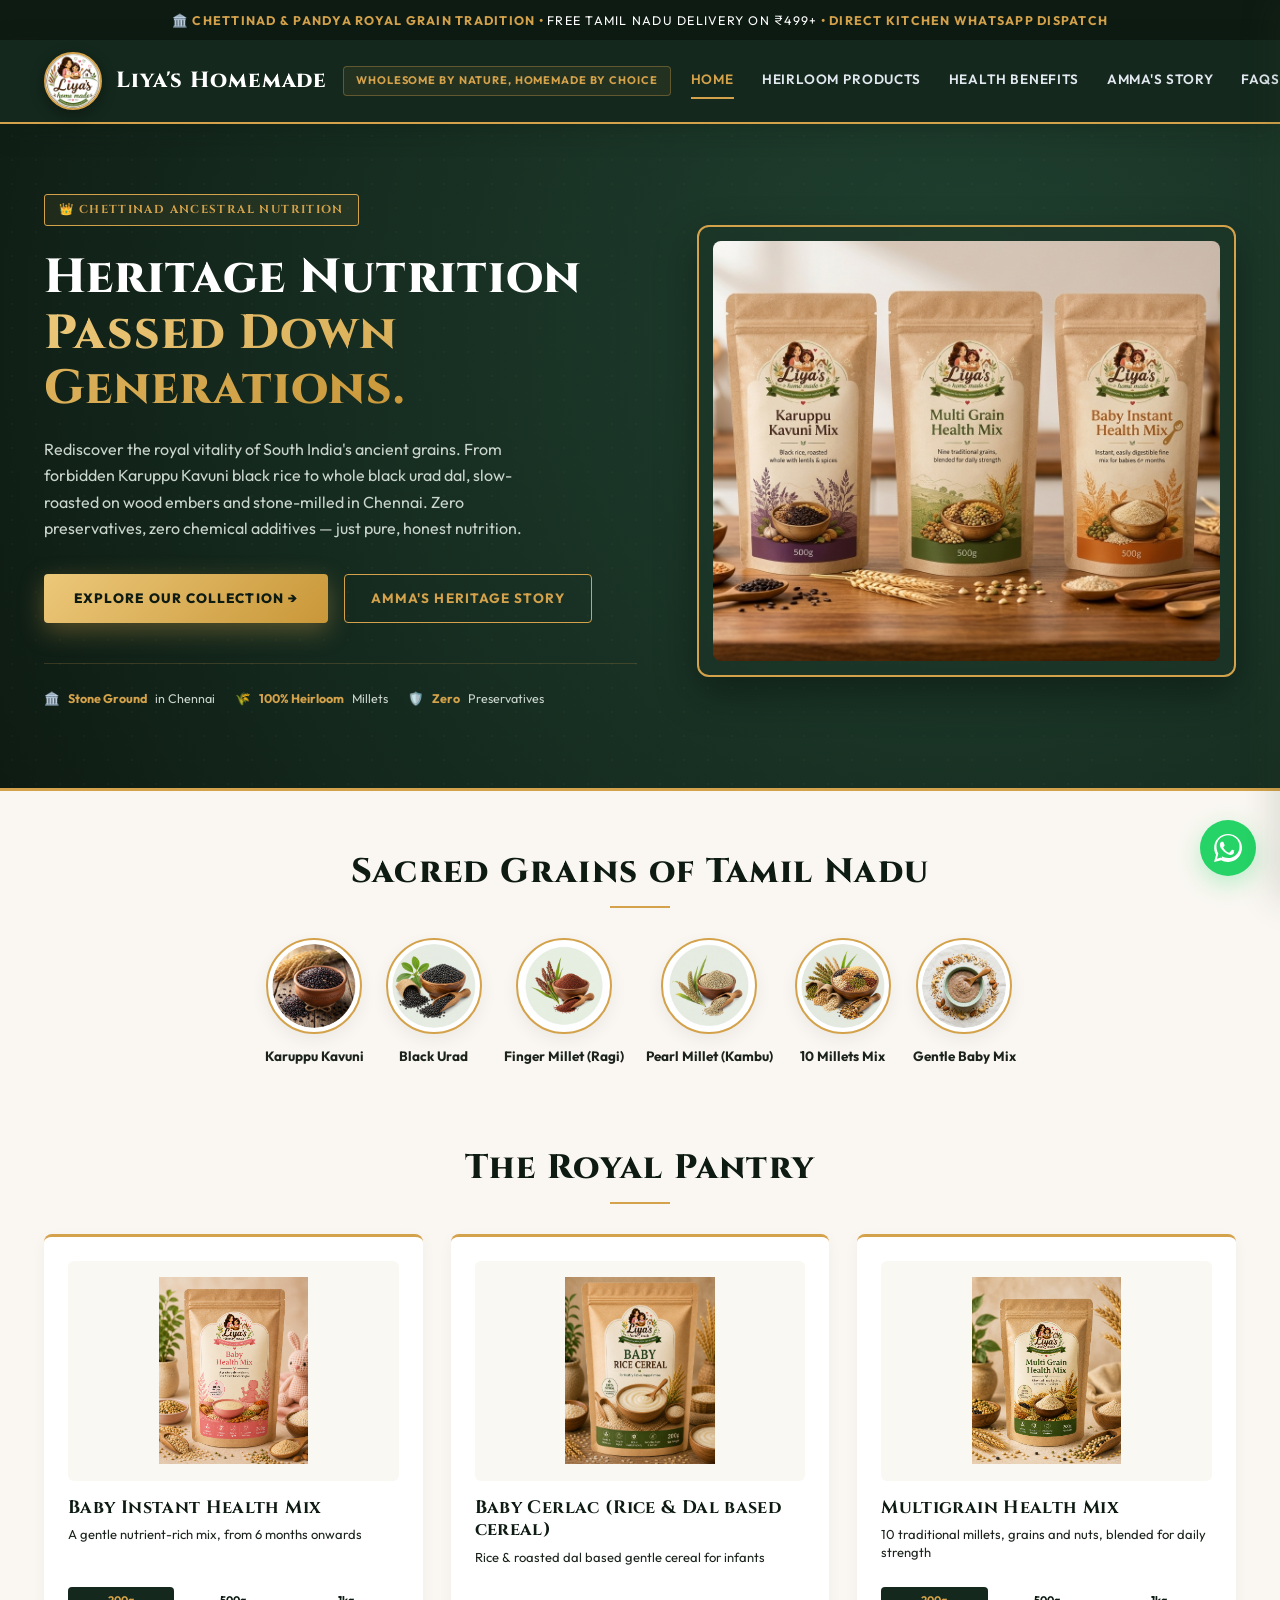
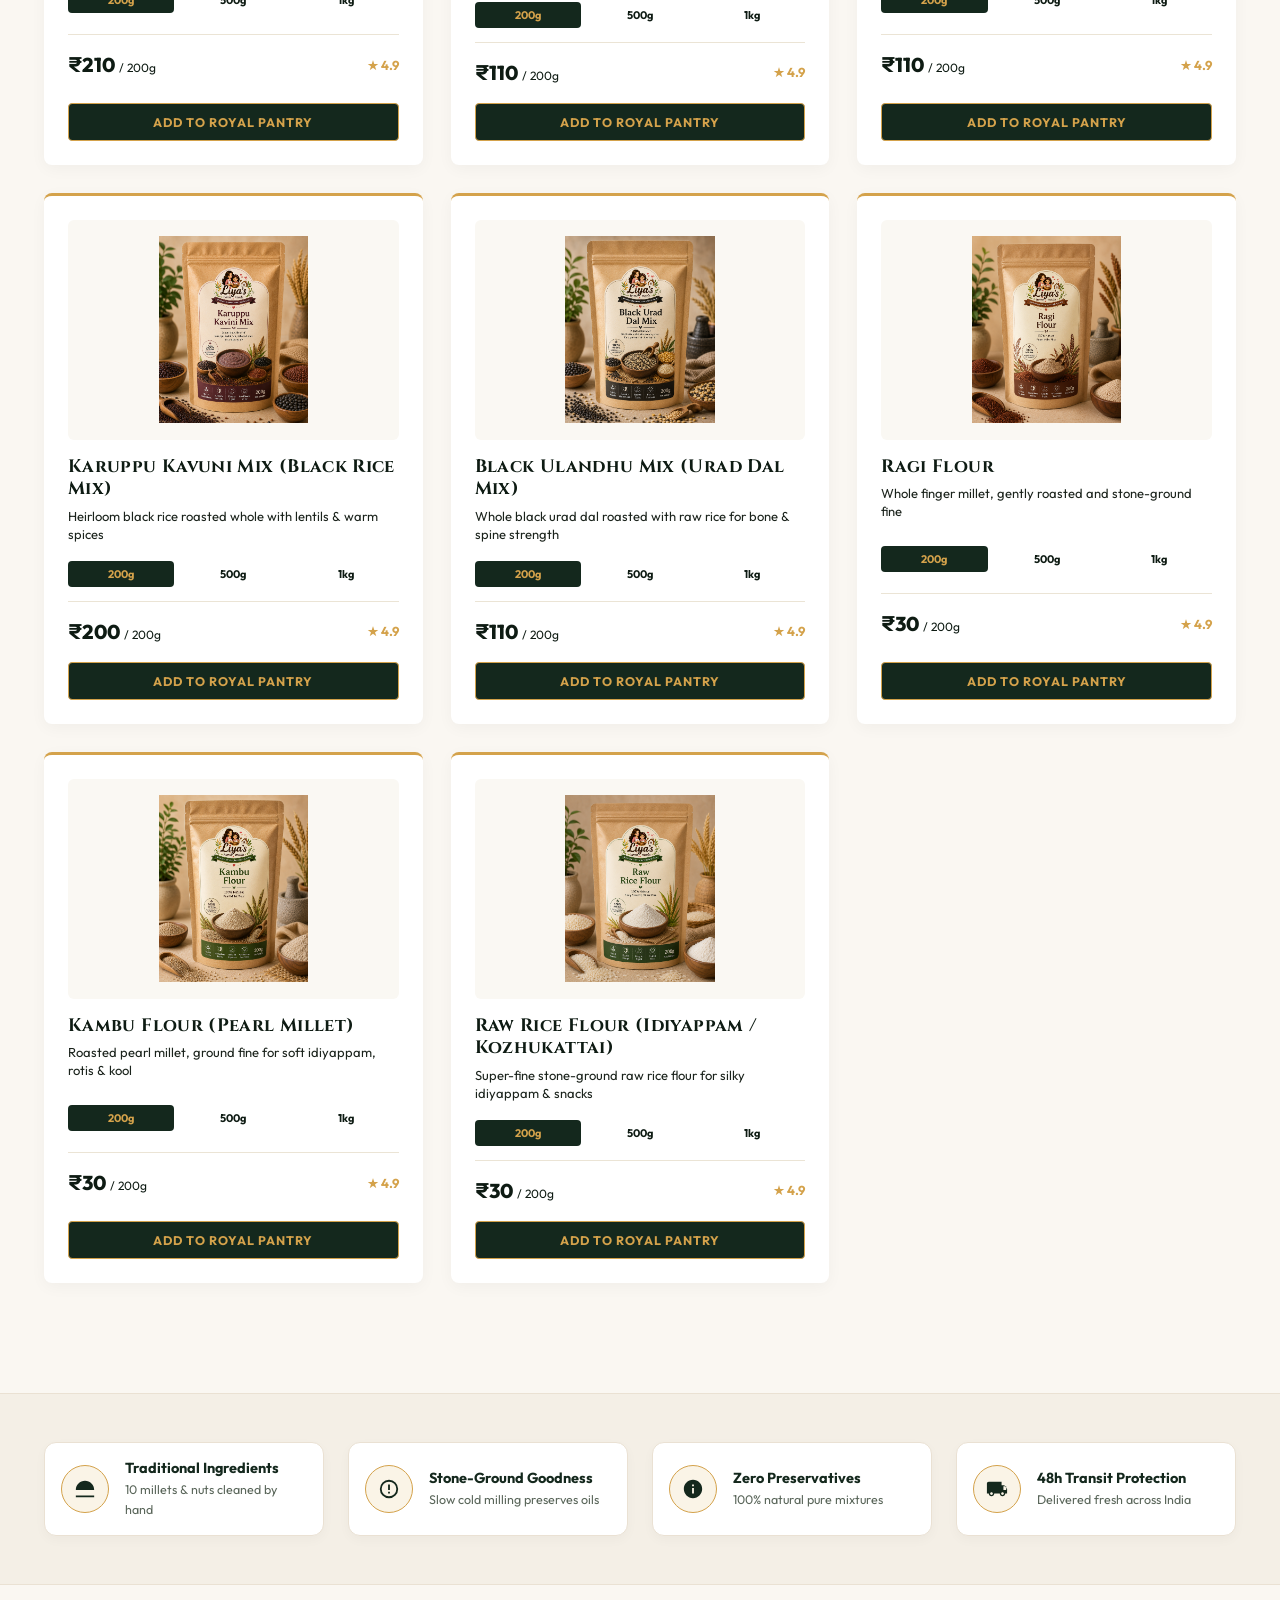
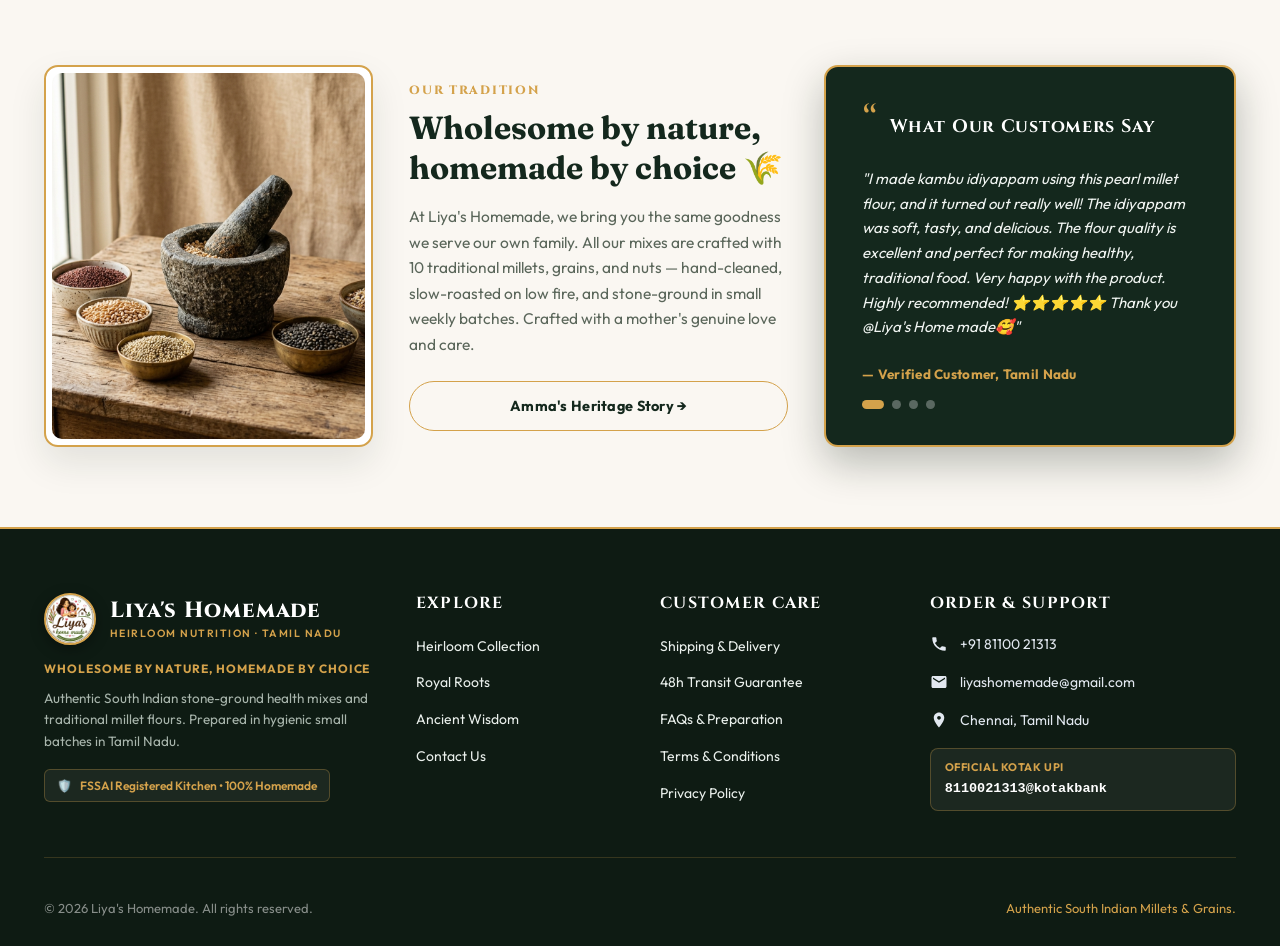
==== commit 7f35352f: "Add files via upload" ====
--- a/index.html
+++ b/index.html
@@ -21,20 +21,21 @@
   <!-- Header -->
   <header>
     <div class="wrap header-inner">
-      <a href="index.html" class="brand logo">
-        <div class="logo-frame">
-          <img src="logo.png" alt="Liya's Homemade Logo" class="logo-img">
-        </div>
-        <div class="brand-text">
+      <div class="brand-group" style="display: flex; align-items: center; gap: 16px; flex-shrink: 0;">
+        <a href="index.html" class="brand logo">
+          <div class="logo-frame">
+            <img src="logo.png" alt="Liya's Homemade Logo" class="logo-img">
+          </div>
           <span class="brand-title">Liya's Homemade</span>
-          <span class="brand-subtitle">Heirloom Nutrition · Tamil Nadu</span>
-        </div>
-      </a>
+        </a>
+        <span class="kitchen-badge">Wholesome by nature, homemade by choice</span>
+      </div>
 
       <nav class="main-nav nav-links">
-        <a href="#collection" class="active">Heirloom Collection</a>
-        <a href="about.html">Royal Roots</a>
-        <a href="health.html">Ancient Wisdom</a>
+        <a href="index.html" class="active">Home</a>
+        <a href="products.html">Heirloom Products</a>
+        <a href="health.html">Health Benefits</a>
+        <a href="about.html">Amma's Story</a>
         <a href="faq.html">FAQs</a>
         <a href="contact.html">Contact</a>
       </nav>
--- a/index.css
+++ b/index.css
@@ -402,10 +402,22 @@
 .kitchen-badge {
   color: var(--brass-gold);
   font-size: 11px;
-  font-weight: 600;
+  font-weight: 700;
   letter-spacing: 0.08em;
   text-transform: uppercase;
-  margin-top: 2px;
+  padding: 5px 12px;
+  background: rgba(212, 162, 75, 0.08);
+  border: 1px solid rgba(212, 162, 75, 0.35);
+  border-radius: 4px;
+  white-space: nowrap;
+  display: inline-block;
+  flex-shrink: 0;
+}
+
+@media (max-width: 1200px) {
+  .kitchen-badge {
+    display: none;
+  }
 }
 
 /* Main Nav */
